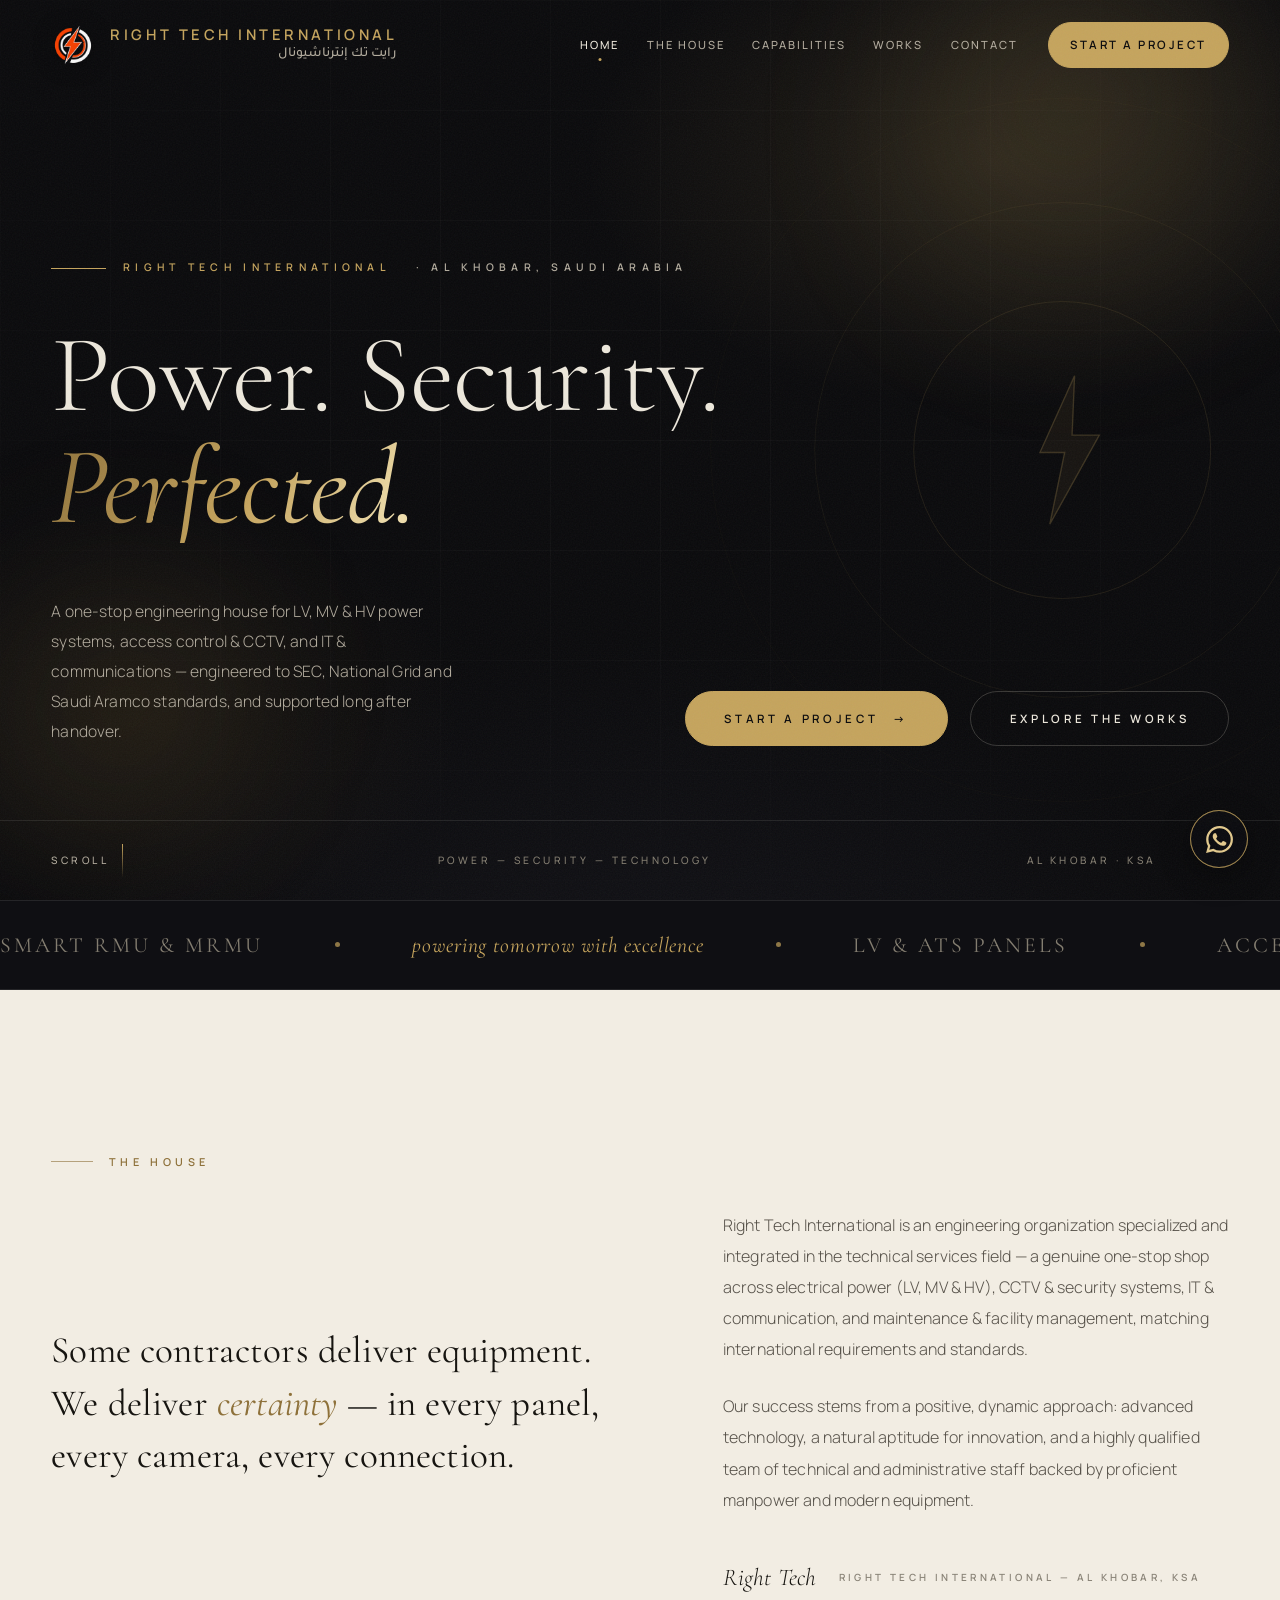
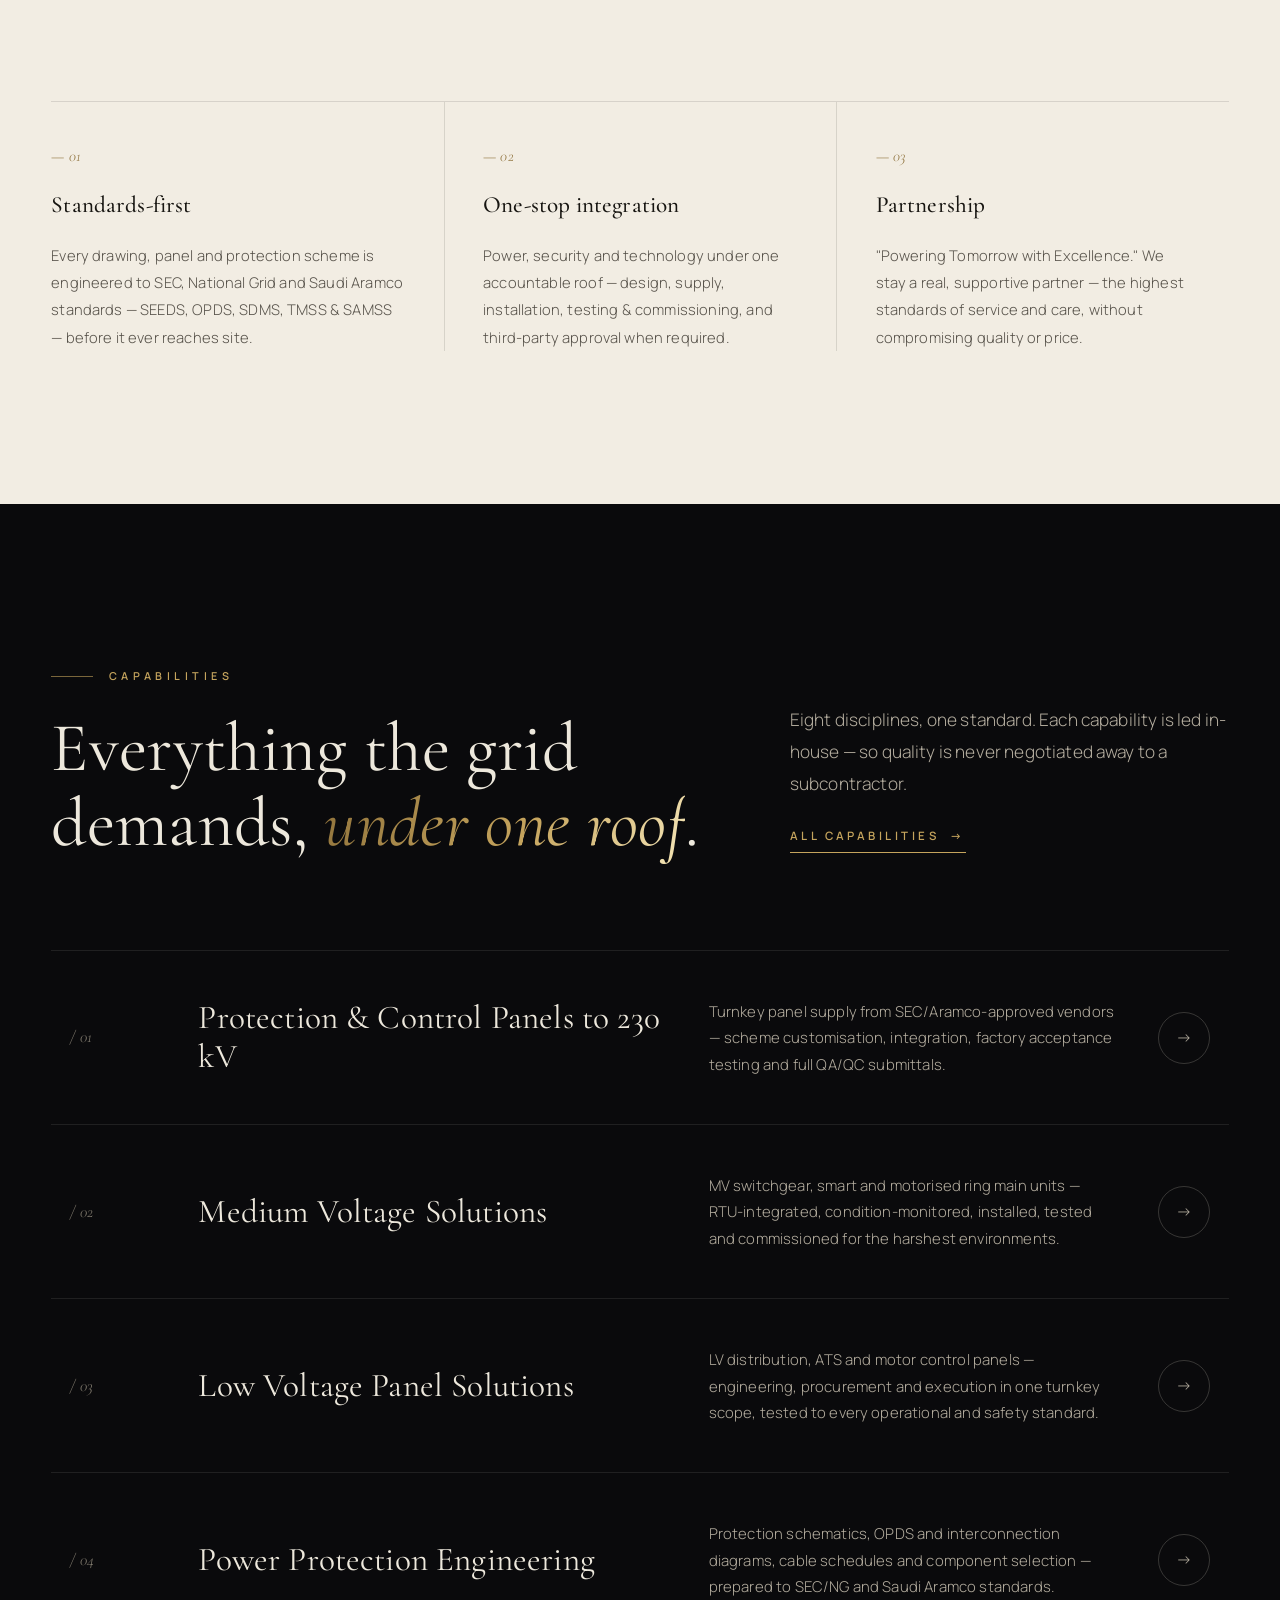
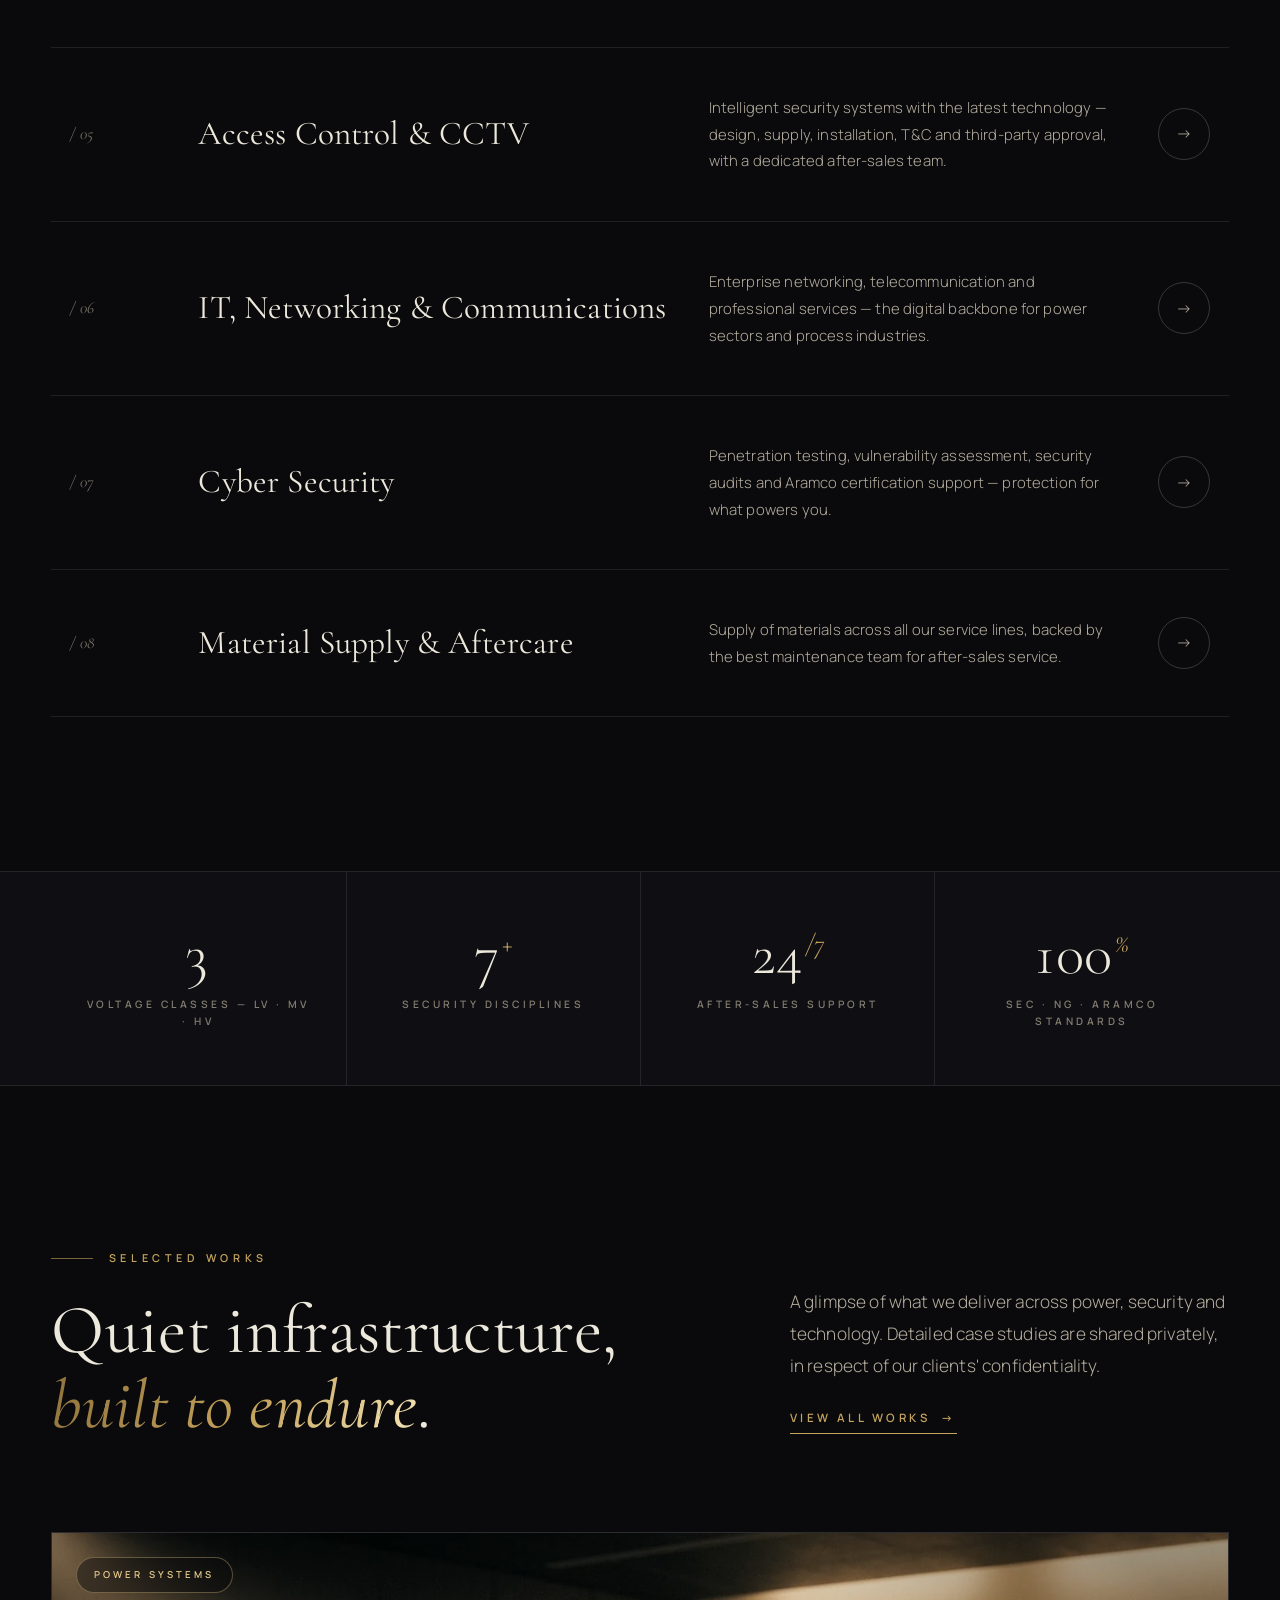
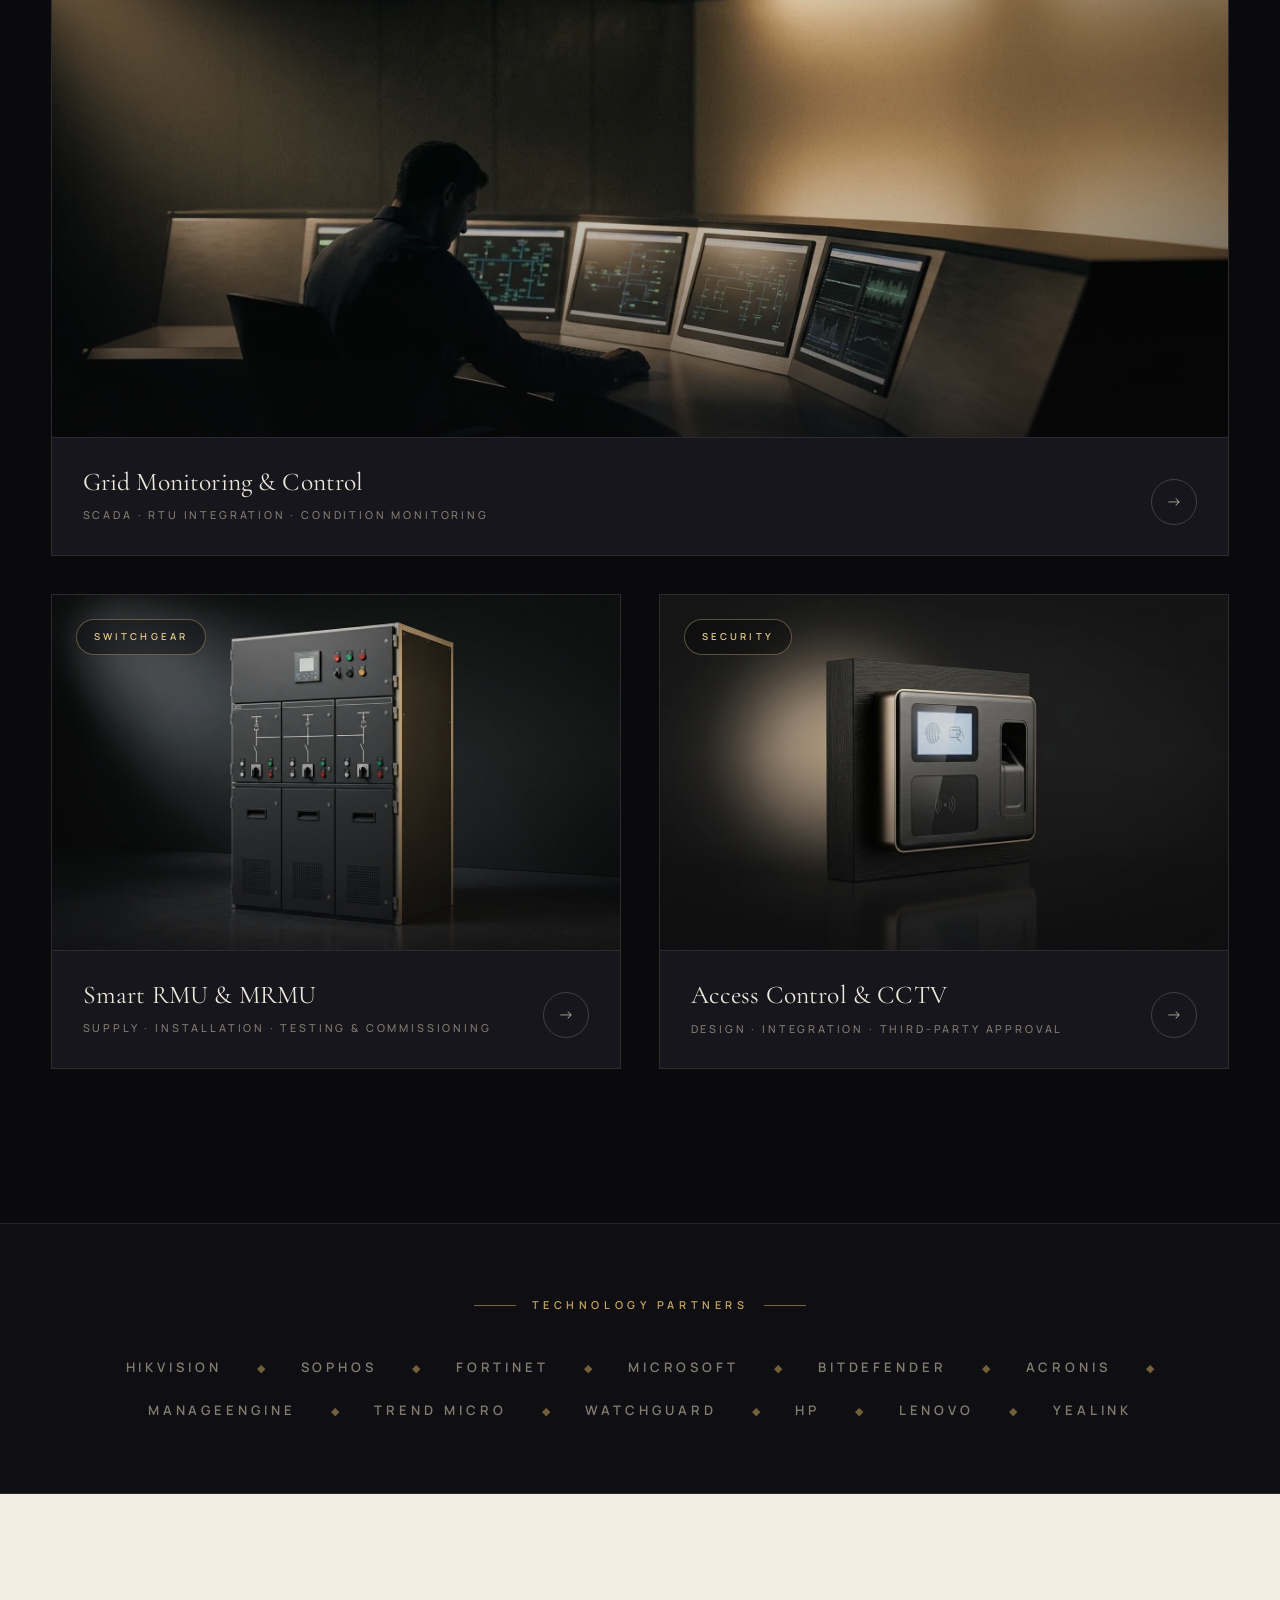
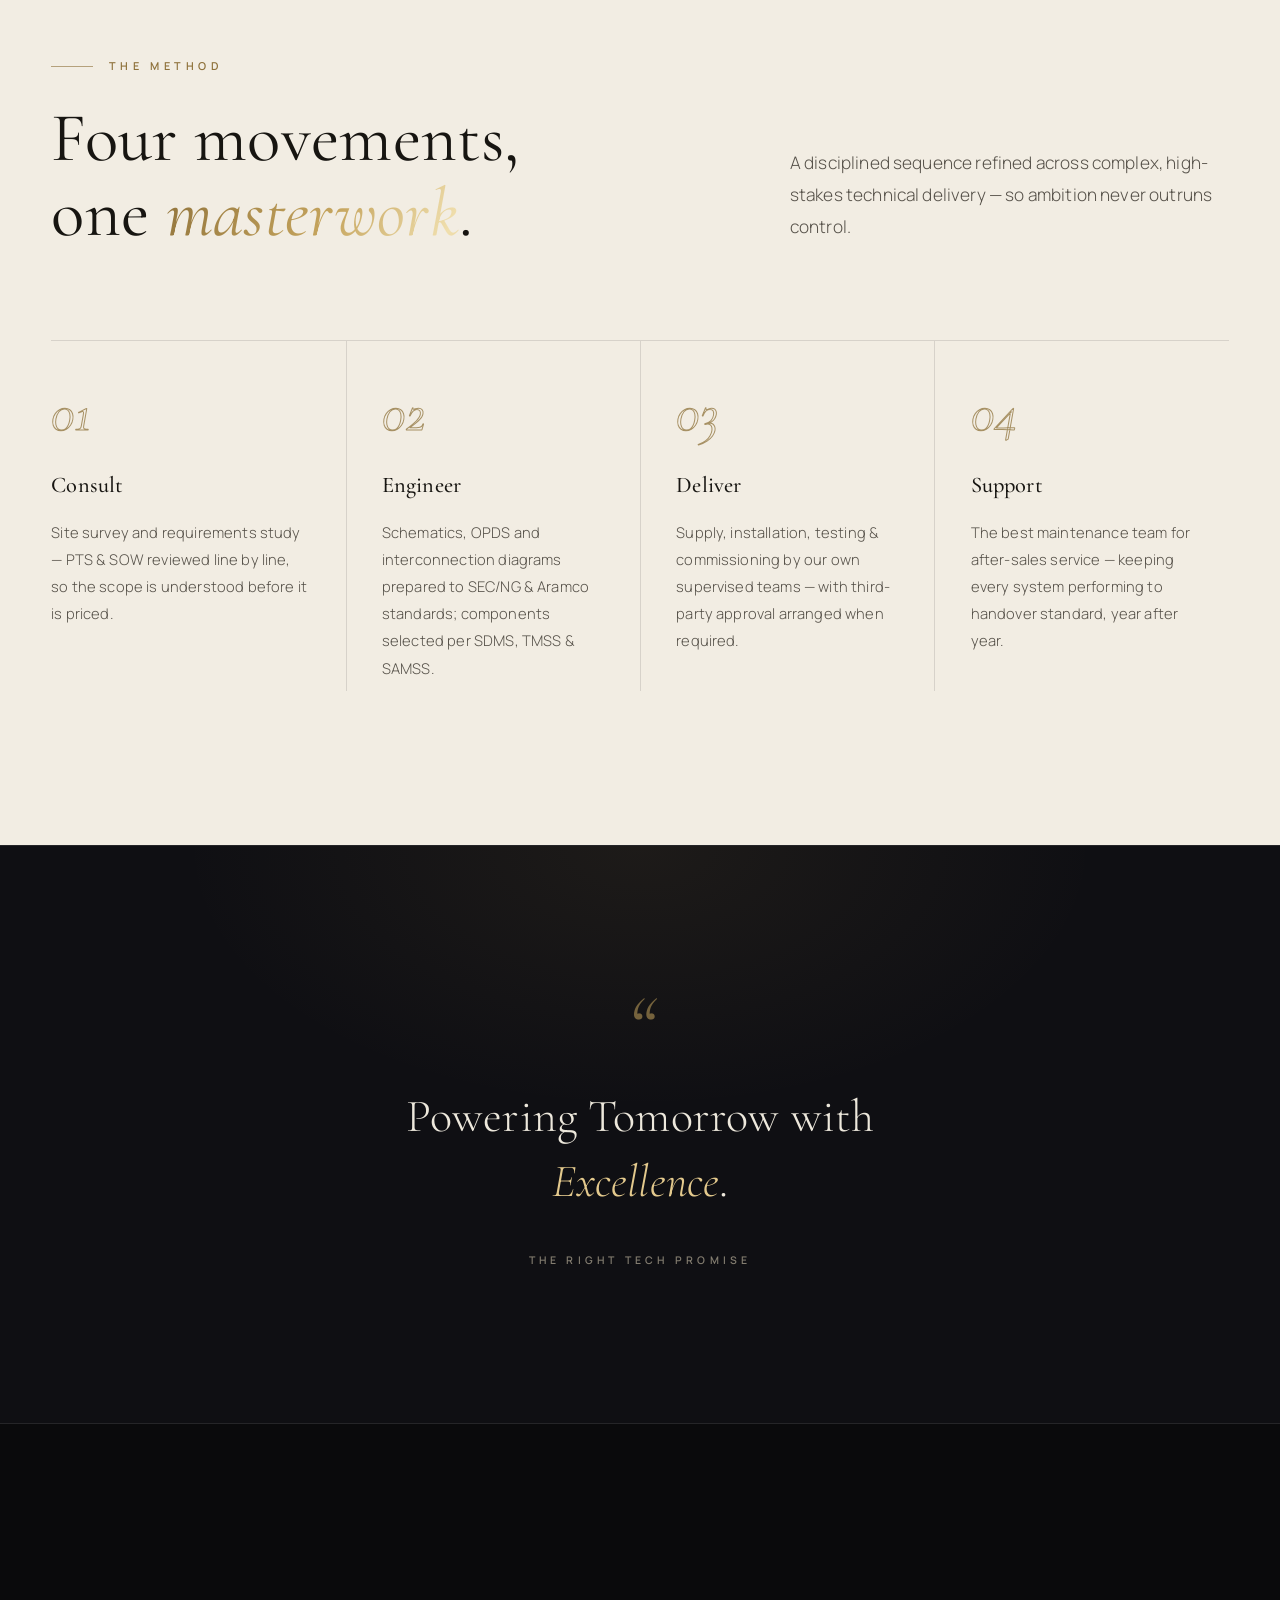
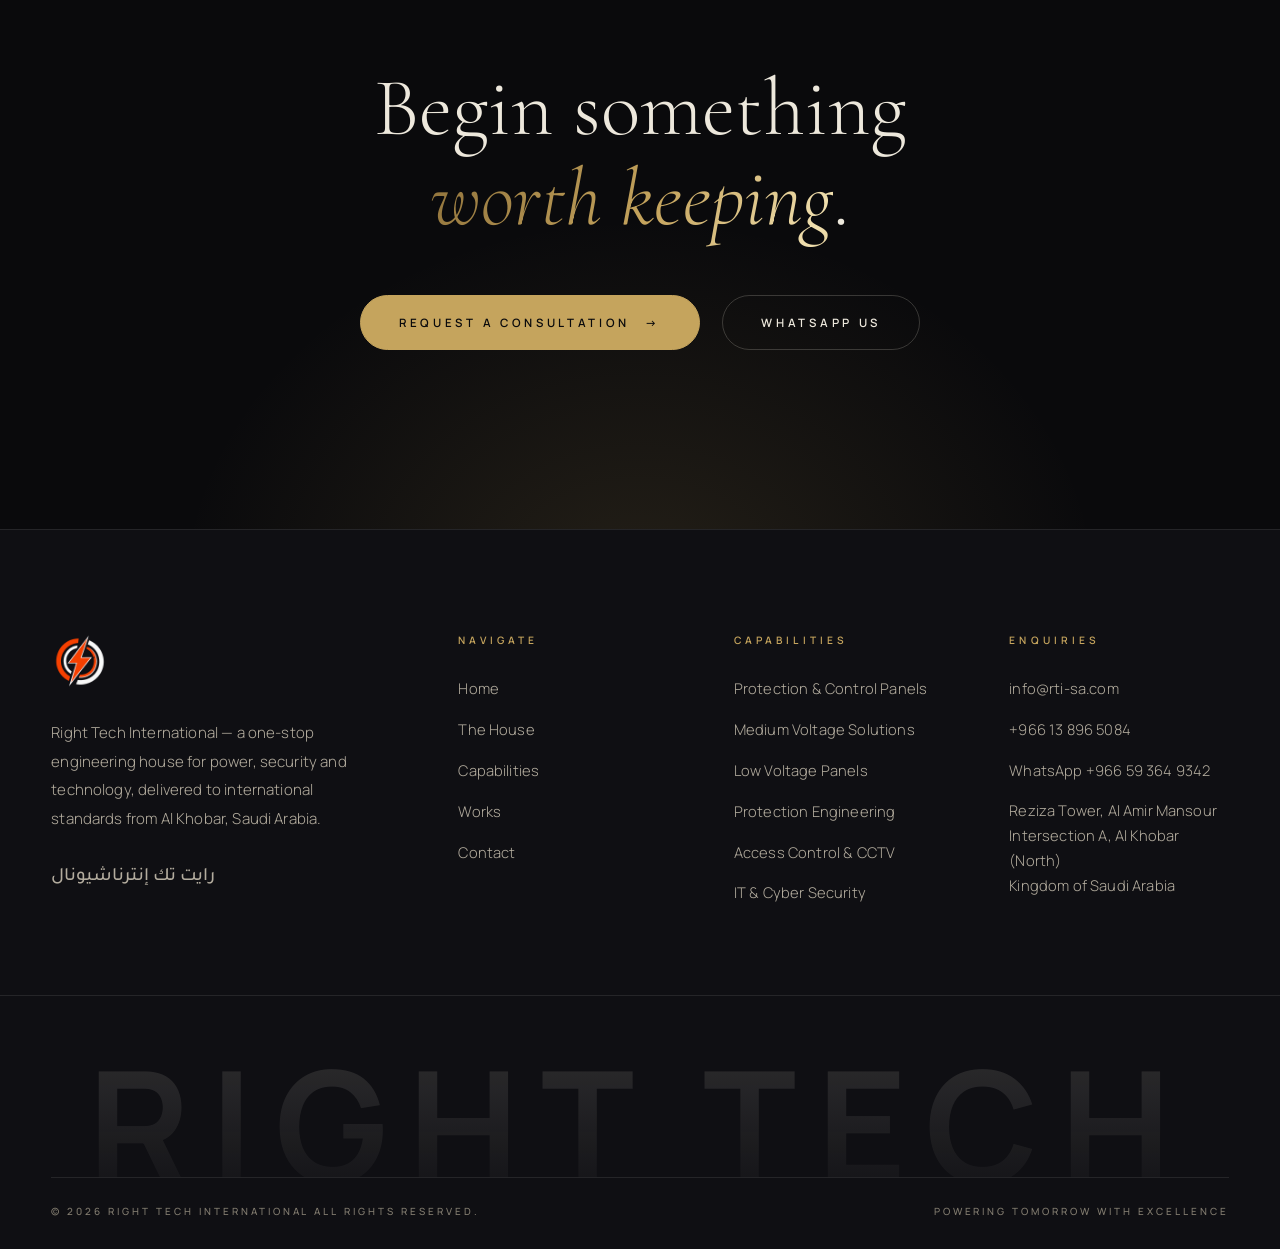
==== index.html @ 7c2f0a13 "Version css/js URLs (?v=4) — Bluehost forces 30-day JS cache, overriding .htaccess" ====
<!DOCTYPE html>
<html lang="en">
<head>
<meta charset="UTF-8">
<meta name="viewport" content="width=device-width, initial-scale=1.0">
<title>Right Tech International | Power, Security &amp; Technology, Al Khobar KSA</title>
<meta name="description" content="Right Tech International (Right Tech) is a one-stop engineering house in Al Khobar, Saudi Arabia — protection &amp; control panels to 230 kV, medium voltage switchgear &amp; ring main units, low voltage panels, power protection engineering to SEC/NG &amp; Saudi Aramco standards, CCTV &amp; access control, IT, networking and cyber security.">
<link rel="canonical" href="https://rti-sa.com/">
<meta name="robots" content="index, follow">
<meta name="theme-color" content="#0a0a0c">
<meta property="og:type" content="website">
<meta property="og:site_name" content="Right Tech International">
<meta property="og:title" content="Right Tech International — Power, Security &amp; Technology, Perfected">
<meta property="og:description" content="One-stop engineering house in Al Khobar, KSA — protection &amp; control panels to 230 kV, MV &amp; LV solutions, power protection engineering to SEC/NG &amp; Aramco standards, CCTV &amp; access control, IT &amp; cyber security.">
<meta property="og:url" content="https://rti-sa.com/">
<meta property="og:image" content="https://rti-sa.com/assets/img/og-image.jpg">
<meta property="og:image:width" content="1200">
<meta property="og:image:height" content="630">
<meta name="twitter:card" content="summary_large_image">
<meta name="twitter:title" content="Right Tech International — Power, Security &amp; Technology, Perfected">
<meta name="twitter:description" content="One-stop engineering house in Al Khobar, KSA — power distribution, protection engineering, CCTV &amp; access control, IT &amp; cyber security.">
<meta name="twitter:image" content="https://rti-sa.com/assets/img/og-image.jpg">
<script type="application/ld+json">{"@context":"https://schema.org","@type":"Organization","name":"Right Tech International","alternateName":"RTI","url":"https://rti-sa.com/","logo":"https://rti-sa.com/assets/site-icon-512.png","description":"One-stop engineering organization for electrical power (LV, MV & HV), CCTV & security systems, IT & communication, and maintenance & facility management — matching international requirements and standards.","email":"info@rti-sa.com","telephone":"+966138965084","address":{"@type":"PostalAddress","streetAddress":"Suite 1/3, 2nd Floor, Reziza Tower, Al Amir Mansour Intersection A","addressLocality":"Al Khobar","addressRegion":"Eastern Province","addressCountry":"SA"},"contactPoint":[{"@type":"ContactPoint","telephone":"+966138965084","contactType":"customer service","email":"info@rti-sa.com"},{"@type":"ContactPoint","telephone":"+966593649342","contactType":"sales"}],"slogan":"Powering Tomorrow with Excellence","sameAs":[]}</script>
<link rel="preconnect" href="https://fonts.googleapis.com">
<link rel="preconnect" href="https://fonts.gstatic.com" crossorigin>
<link href="https://fonts.googleapis.com/css2?family=Cormorant+Garamond:ital,wght@0,300;0,400;0,500;0,600;1,300;1,400;1,500&family=Manrope:wght@200;300;400;500;600;700&family=Tajawal:wght@400;500;700&display=swap" rel="stylesheet">
<link rel="icon" href="assets/favicon.ico?v=3" sizes="any">
<link rel="icon" type="image/png" sizes="32x32" href="assets/favicon-32.png?v=3">
<link rel="icon" type="image/png" sizes="16x16" href="assets/favicon-16.png?v=3">
<link rel="apple-touch-icon" href="assets/apple-touch-icon.png?v=3">
<link rel="stylesheet" href="css/style.css?v=4">
</head>
<body>

<!-- Preloader -->
<div class="preloader" aria-hidden="true">
  <img class="preloader__mark-img" src="assets/right-tech-mark.png" alt="" width="342" height="319">
  <div class="preloader__word"><span>Right&nbsp;Tech</span></div>
  <div class="preloader__line"></div>
</div>

<!-- Ambience -->
<div class="grain" aria-hidden="true"></div>
<div class="cursor-dot" aria-hidden="true"></div>
<div class="cursor-ring" aria-hidden="true"></div>

<!-- ================= NAV ================= -->
<header class="nav">
  <div class="wrap nav__inner">
    <a class="nav__brand" href="index.html" aria-label="Right Tech — home">
      <img src="assets/right-tech-mark.png" alt="Right Tech International logo" width="342" height="319">
      <span class="nav__brand-text">
        <span class="nav__brand-sub">Right Tech International</span>
        <span class="nav__brand-ar" dir="rtl" lang="ar">رايت تك إنترناشيونال</span>
      </span>
    </a>

    <nav class="nav__links" aria-label="Primary">
      <a class="nav__link active" href="index.html">Home</a>
      <a class="nav__link" href="about.html">The House</a>
      <a class="nav__link" href="services.html">Capabilities</a>
      <a class="nav__link" href="projects.html">Works</a>
      <a class="nav__link" href="contact.html">Contact</a>
      <a class="btn btn--gold nav__cta" href="contact.html" data-magnet>Start a Project</a>
    </nav>

    <button class="burger" aria-label="Open menu" aria-expanded="false">
      <span></span><span></span><span></span>
    </button>
  </div>
</header>

<!-- Fullscreen menu -->
<div class="menu" aria-hidden="true">
  <div class="wrap menu__inner">
    <nav class="menu__links" aria-label="Menu">
      <a class="menu__link active" href="index.html"><i>I</i> <em>Home</em></a>
      <a class="menu__link" href="about.html"><i>II</i> <em>The House</em></a>
      <a class="menu__link" href="services.html"><i>III</i> <em>Capabilities</em></a>
      <a class="menu__link" href="projects.html"><i>IV</i> <em>Works</em></a>
      <a class="menu__link" href="contact.html"><i>V</i> <em>Contact</em></a>
    </nav>
    <div class="menu__aside">
      <div class="menu__aside-block">
        <h5>Enquiries</h5>
        <a href="mailto:info@rti-sa.com">info@rti-sa.com</a><br>
        <a href="tel:+966138965084">+966 13 896 5084</a><br>
        <a href="https://wa.me/966593649342" target="_blank" rel="noopener">WhatsApp +966 59 364 9342</a>
      </div>
      <div class="menu__aside-block">
        <h5>The Studio</h5>
        <p>Reziza Tower, Al Amir Mansour<br>Intersection A, Al Khobar (North)<br>Kingdom of Saudi Arabia</p>
      </div>
    </div>
  </div>
</div>

<main>

<!-- ================= HERO ================= -->
<section class="hero">
  <div class="hero__bg" aria-hidden="true">
    <div class="orb orb--1"></div>
    <div class="orb orb--2"></div>
    <svg class="hero__arc" viewBox="0 0 600 600" fill="none" aria-hidden="true">
      <circle cx="300" cy="300" r="120" stroke="rgba(197,164,93,0.28)" stroke-width="0.7"/>
      <circle cx="300" cy="300" r="200" stroke="rgba(197,164,93,0.16)" stroke-width="0.7"/>
      <circle cx="300" cy="300" r="284" stroke="rgba(197,164,93,0.08)" stroke-width="0.7"/>
      <g stroke="rgba(197,164,93,0.5)" stroke-width="1.1" stroke-linecap="square">
        <path d="M310 240 L282 302 L302 302 L290 360 L330 288 L308 288 Z" fill="rgba(197,164,93,0.14)"/>
      </g>
    </svg>
  </div>

  <div class="wrap hero__inner">
    <p class="hero__eyebrow"><b>Right&nbsp;Tech&nbsp;International</b>&nbsp;· Al Khobar, Saudi Arabia</p>
    <h1 class="hero__title">
      <span class="line"><span>Power. Security.</span></span>
      <span class="line"><span><em>Perfected.</em></span></span>
    </h1>
    <div class="hero__foot">
      <p class="hero__sub">A one-stop engineering house for LV, MV &amp; HV power systems, access control &amp; CCTV, and IT &amp; communications — engineered to SEC, National Grid and Saudi Aramco standards, and supported long after handover.</p>
      <div class="hero__actions">
        <a class="btn btn--gold" href="contact.html" data-magnet>Start a Project <span class="arr">→</span></a>
        <a class="btn" href="projects.html" data-magnet>Explore the Works</a>
      </div>
    </div>
  </div>

  <div class="hero__meta">
    <div class="wrap hero__meta-inner">
      <span class="scroll-cue">Scroll <span class="stem"></span></span>
      <span>Power — Security — Technology</span>
      <span style="padding-right:4.5rem">Al Khobar · KSA</span>
    </div>
  </div>
</section>

<!-- ================= MARQUEE ================= -->
<div class="marquee" aria-hidden="true">
  <div class="marquee__track">
    <span class="marquee__item">Smart RMU &amp; MRMU <span class="dot"></span> <em>powering tomorrow with excellence</em> <span class="dot"></span> LV &amp; ATS Panels <span class="dot"></span> Access Control &amp; CCTV <span class="dot"></span> IT &amp; Cyber Security <span class="dot"></span> <em>engineered to Aramco standards</em> <span class="dot"></span></span>
    <span class="marquee__item">Smart RMU &amp; MRMU <span class="dot"></span> <em>powering tomorrow with excellence</em> <span class="dot"></span> LV &amp; ATS Panels <span class="dot"></span> Access Control &amp; CCTV <span class="dot"></span> IT &amp; Cyber Security <span class="dot"></span> <em>engineered to Aramco standards</em> <span class="dot"></span></span>
  </div>
</div>

<!-- ================= INTRO ================= -->
<section class="section section--paper">
  <div class="wrap">
    <p class="label rv">The House</p>
    <div class="intro__grid" style="margin-top:2.4rem">
      <h2 class="intro__statement rv" style="--d:.08s">Some contractors deliver equipment. We deliver <em>certainty</em> — in every panel, every camera, every connection.</h2>
      <div class="intro__body">
        <p class="rv" style="--d:.16s">Right Tech International is an engineering organization specialized and integrated in the technical services field — a genuine one-stop shop across electrical power (LV, MV &amp; HV), CCTV &amp; security systems, IT &amp; communication, and maintenance &amp; facility management, matching international requirements and standards.</p>
        <p class="rv" style="--d:.24s">Our success stems from a positive, dynamic approach: advanced technology, a natural aptitude for innovation, and a highly qualified team of technical and administrative staff backed by proficient manpower and modern equipment.</p>
        <div class="intro__sig rv" style="--d:.3s">
          <span class="intro__sig-name">Right Tech</span>
          <span class="intro__sig-role">Right Tech International — Al Khobar, KSA</span>
        </div>
      </div>
    </div>

    <div class="pillars">
      <div class="pillar rv">
        <span class="pillar__num">— 01</span>
        <h3>Standards-first</h3>
        <p>Every drawing, panel and protection scheme is engineered to SEC, National Grid and Saudi Aramco standards — SEEDS, OPDS, SDMS, TMSS &amp; SAMSS — before it ever reaches site.</p>
      </div>
      <div class="pillar rv" style="--d:.1s">
        <span class="pillar__num">— 02</span>
        <h3>One-stop integration</h3>
        <p>Power, security and technology under one accountable roof — design, supply, installation, testing &amp; commissioning, and third-party approval when required.</p>
      </div>
      <div class="pillar rv" style="--d:.2s">
        <span class="pillar__num">— 03</span>
        <h3>Partnership</h3>
        <p>"Powering Tomorrow with Excellence." We stay a real, supportive partner — the highest standards of service and care, without compromising quality or price.</p>
      </div>
    </div>
  </div>
</section>

<!-- ================= SERVICES ================= -->
<section class="section">
  <div class="wrap">
    <div class="sect-head">
      <div>
        <p class="label rv">Capabilities</p>
        <h2 class="h-display rv" style="--d:.08s">Everything the grid<br>demands, <em>under one roof</em>.</h2>
      </div>
      <div class="sect-head__side rv" style="--d:.16s">
        <p class="lead">Eight disciplines, one standard. Each capability is led in-house — so quality is never negotiated away to a subcontractor.</p>
        <a class="link-line" href="services.html">All capabilities <span>→</span></a>
      </div>
    </div>

    <div class="svc-rows">
      <a class="svc-row rv" href="services.html#protection-panels">
        <span class="svc-row__num">/ 01</span>
        <h3 class="svc-row__title">Protection &amp; Control Panels to 230 kV</h3>
        <p class="svc-row__desc">Turnkey panel supply from SEC/Aramco-approved vendors — scheme customisation, integration, factory acceptance testing and full QA/QC submittals.</p>
        <span class="svc-row__arrow" aria-hidden="true">→</span>
      </a>
      <a class="svc-row rv" href="services.html#medium-voltage" style="--d:.04s">
        <span class="svc-row__num">/ 02</span>
        <h3 class="svc-row__title">Medium Voltage Solutions</h3>
        <p class="svc-row__desc">MV switchgear, smart and motorised ring main units — RTU-integrated, condition-monitored, installed, tested and commissioned for the harshest environments.</p>
        <span class="svc-row__arrow" aria-hidden="true">→</span>
      </a>
      <a class="svc-row rv" href="services.html#low-voltage" style="--d:.08s">
        <span class="svc-row__num">/ 03</span>
        <h3 class="svc-row__title">Low Voltage Panel Solutions</h3>
        <p class="svc-row__desc">LV distribution, ATS and motor control panels — engineering, procurement and execution in one turnkey scope, tested to every operational and safety standard.</p>
        <span class="svc-row__arrow" aria-hidden="true">→</span>
      </a>
      <a class="svc-row rv" href="services.html#protection" style="--d:.12s">
        <span class="svc-row__num">/ 04</span>
        <h3 class="svc-row__title">Power Protection Engineering</h3>
        <p class="svc-row__desc">Protection schematics, OPDS and interconnection diagrams, cable schedules and component selection — prepared to SEC/NG and Saudi Aramco standards.</p>
        <span class="svc-row__arrow" aria-hidden="true">→</span>
      </a>
      <a class="svc-row rv" href="services.html#cctv" style="--d:.16s">
        <span class="svc-row__num">/ 05</span>
        <h3 class="svc-row__title">Access Control &amp; CCTV</h3>
        <p class="svc-row__desc">Intelligent security systems with the latest technology — design, supply, installation, T&amp;C and third-party approval, with a dedicated after-sales team.</p>
        <span class="svc-row__arrow" aria-hidden="true">→</span>
      </a>
      <a class="svc-row rv" href="services.html#it" style="--d:.2s">
        <span class="svc-row__num">/ 06</span>
        <h3 class="svc-row__title">IT, Networking &amp; Communications</h3>
        <p class="svc-row__desc">Enterprise networking, telecommunication and professional services — the digital backbone for power sectors and process industries.</p>
        <span class="svc-row__arrow" aria-hidden="true">→</span>
      </a>
      <a class="svc-row rv" href="services.html#cyber" style="--d:.24s">
        <span class="svc-row__num">/ 07</span>
        <h3 class="svc-row__title">Cyber Security</h3>
        <p class="svc-row__desc">Penetration testing, vulnerability assessment, security audits and Aramco certification support — protection for what powers you.</p>
        <span class="svc-row__arrow" aria-hidden="true">→</span>
      </a>
      <a class="svc-row rv" href="services.html#supply" style="--d:.28s">
        <span class="svc-row__num">/ 08</span>
        <h3 class="svc-row__title">Material Supply &amp; Aftercare</h3>
        <p class="svc-row__desc">Supply of materials across all our service lines, backed by the best maintenance team for after-sales service.</p>
        <span class="svc-row__arrow" aria-hidden="true">→</span>
      </a>
    </div>
  </div>
</section>

<!-- ================= STATS ================= -->
<section class="stats">
  <div class="wrap">
    <div class="stats__grid">
      <div class="stat rv">
        <span class="stat__num" data-count="3">0<sup></sup></span>
        <span class="stat__cap">Voltage Classes — LV · MV · HV</span>
      </div>
      <div class="stat rv" style="--d:.08s">
        <span class="stat__num" data-count="7">0<sup>+</sup></span>
        <span class="stat__cap">Security Disciplines</span>
      </div>
      <div class="stat rv" style="--d:.16s">
        <span class="stat__num" data-count="24">0<sup>/7</sup></span>
        <span class="stat__cap">After-Sales Support</span>
      </div>
      <div class="stat rv" style="--d:.24s">
        <span class="stat__num" data-count="100">0<sup>%</sup></span>
        <span class="stat__cap">SEC · NG · Aramco Standards</span>
      </div>
    </div>
  </div>
</section>

<!-- ================= SELECTED WORKS ================= -->
<section class="section">
  <div class="wrap">
    <div class="sect-head">
      <div>
        <p class="label rv">Selected Works</p>
        <h2 class="h-display rv" style="--d:.08s">Quiet infrastructure,<br><em>built to endure</em>.</h2>
      </div>
      <div class="sect-head__side rv" style="--d:.16s">
        <p class="lead">A glimpse of what we deliver across power, security and technology. Detailed case studies are shared privately, in respect of our clients' confidentiality.</p>
        <a class="link-line" href="projects.html">View all works <span>→</span></a>
      </div>
    </div>

    <div class="projects-grid">
      <a class="proj-card proj-card--wide rv" href="projects.html">
        <div class="proj-card__art">
          <div class="art art--photo">
            <img src="assets/img/control-room.webp?v=3" alt="Grid monitoring and control room with live dashboards" loading="lazy">
          </div>
          <span class="proj-card__tag">Power Systems</span>
        </div>
        <div class="proj-card__body">
          <div>
            <h3 class="proj-card__title">Grid Monitoring &amp; Control</h3>
            <p class="proj-card__meta">SCADA · RTU Integration · Condition Monitoring</p>
          </div>
          <span class="proj-card__go" aria-hidden="true">→</span>
        </div>
      </a>

      <a class="proj-card rv" href="projects.html">
        <div class="proj-card__art">
          <div class="art art--photo">
            <img src="assets/img/rmu-cabinet.webp?v=3" alt="Smart ring main unit (RMU) medium-voltage switchgear with protection relay and single-line mimic panels" loading="lazy">
          </div>
          <span class="proj-card__tag">Switchgear</span>
        </div>
        <div class="proj-card__body">
          <div>
            <h3 class="proj-card__title">Smart RMU &amp; MRMU</h3>
            <p class="proj-card__meta">Supply · Installation · Testing &amp; Commissioning</p>
          </div>
          <span class="proj-card__go" aria-hidden="true">→</span>
        </div>
      </a>

      <a class="proj-card rv" href="projects.html" style="--d:.1s">
        <div class="proj-card__art">
          <div class="art art--photo">
            <img src="assets/img/access-control.webp?v=3" alt="Access control reader terminal with card and biometric authentication" loading="lazy">
          </div>
          <span class="proj-card__tag">Security</span>
        </div>
        <div class="proj-card__body">
          <div>
            <h3 class="proj-card__title">Access Control &amp; CCTV</h3>
            <p class="proj-card__meta">Design · Integration · Third-Party Approval</p>
          </div>
          <span class="proj-card__go" aria-hidden="true">→</span>
        </div>
      </a>
    </div>
  </div>
</section>

<!-- ================= PARTNERS ================= -->
<section class="partners">
  <div class="wrap">
    <div class="partners__head">
      <p class="label label--center rv">Technology Partners</p>
    </div>
    <div class="partners__row rv" style="--d:.08s">
      <span>Hikvision</span><i>◆</i>
      <span>Sophos</span><i>◆</i>
      <span>Fortinet</span><i>◆</i>
      <span>Microsoft</span><i>◆</i>
      <span>Bitdefender</span><i>◆</i>
      <span>Acronis</span><i>◆</i>
      <span>ManageEngine</span><i>◆</i>
      <span>Trend Micro</span><i>◆</i>
      <span>WatchGuard</span><i>◆</i>
      <span>HP</span><i>◆</i>
      <span>Lenovo</span><i>◆</i>
      <span>Yealink</span>
    </div>
  </div>
</section>

<!-- ================= PROCESS ================= -->
<section class="section section--paper">
  <div class="wrap">
    <div class="sect-head">
      <div>
        <p class="label rv">The Method</p>
        <h2 class="h-display rv" style="--d:.08s">Four movements,<br>one <em>masterwork</em>.</h2>
      </div>
      <div class="sect-head__side rv" style="--d:.16s">
        <p class="lead">A disciplined sequence refined across complex, high-stakes technical delivery — so ambition never outruns control.</p>
      </div>
    </div>

    <div class="process__grid">
      <div class="step rv">
        <div class="step__num">01</div>
        <h3>Consult</h3>
        <p>Site survey and requirements study — PTS &amp; SOW reviewed line by line, so the scope is understood before it is priced.</p>
      </div>
      <div class="step rv" style="--d:.08s">
        <div class="step__num">02</div>
        <h3>Engineer</h3>
        <p>Schematics, OPDS and interconnection diagrams prepared to SEC/NG &amp; Aramco standards; components selected per SDMS, TMSS &amp; SAMSS.</p>
      </div>
      <div class="step rv" style="--d:.16s">
        <div class="step__num">03</div>
        <h3>Deliver</h3>
        <p>Supply, installation, testing &amp; commissioning by our own supervised teams — with third-party approval arranged when required.</p>
      </div>
      <div class="step rv" style="--d:.24s">
        <div class="step__num">04</div>
        <h3>Support</h3>
        <p>The best maintenance team for after-sales service — keeping every system performing to handover standard, year after year.</p>
      </div>
    </div>
  </div>
</section>

<!-- ================= QUOTE ================= -->
<section class="quote-band">
  <div class="wrap">
    <figure>
      <span class="qmark rv" aria-hidden="true">&ldquo;</span>
      <blockquote class="rv" style="--d:.08s">Powering Tomorrow with <em>Excellence</em>.</blockquote>
      <figcaption class="rv" style="--d:.16s">The Right Tech Promise</figcaption>
    </figure>
  </div>
</section>

<!-- ================= CTA ================= -->
<section class="cta">
  <div class="wrap">
    <p class="label rv">Commissions</p>
    <h2 class="rv" style="--d:.08s">Begin something<br><em>worth keeping</em>.</h2>
    <div class="cta__actions rv" style="--d:.16s">
      <a class="btn btn--gold" href="contact.html" data-magnet>Request a Consultation <span class="arr">→</span></a>
      <a class="btn" href="https://wa.me/966593649342" target="_blank" rel="noopener" data-magnet>WhatsApp Us</a>
    </div>
  </div>
</section>

</main>

<!-- ================= FOOTER ================= -->
<footer class="footer">
  <div class="wrap footer__top">
    <div class="footer__brand">
      <img src="assets/right-tech-mark.png" alt="Right Tech International logo" width="342" height="319">
      <p>Right Tech International — a one-stop engineering house for power, security and technology, delivered to international standards from Al Khobar, Saudi Arabia.</p>
      <p class="ar" dir="rtl" lang="ar">رايت تك إنترناشيونال</p>
    </div>
    <div class="footer__col">
      <h5>Navigate</h5>
      <ul>
        <li><a href="index.html">Home</a></li>
        <li><a href="about.html">The House</a></li>
        <li><a href="services.html">Capabilities</a></li>
        <li><a href="projects.html">Works</a></li>
        <li><a href="contact.html">Contact</a></li>
      </ul>
    </div>
    <div class="footer__col">
      <h5>Capabilities</h5>
      <ul>
        <li><a href="services.html#protection-panels">Protection &amp; Control Panels</a></li>
        <li><a href="services.html#medium-voltage">Medium Voltage Solutions</a></li>
        <li><a href="services.html#low-voltage">Low Voltage Panels</a></li>
        <li><a href="services.html#protection">Protection Engineering</a></li>
        <li><a href="services.html#cctv">Access Control &amp; CCTV</a></li>
        <li><a href="services.html#it">IT &amp; Cyber Security</a></li>
      </ul>
    </div>
    <div class="footer__col">
      <h5>Enquiries</h5>
      <ul>
        <li><a href="mailto:info@rti-sa.com">info@rti-sa.com</a></li>
        <li><a href="tel:+966138965084">+966 13 896 5084</a></li>
        <li><a href="https://wa.me/966593649342" target="_blank" rel="noopener">WhatsApp +966 59 364 9342</a></li>
        <li><p>Reziza Tower, Al Amir Mansour<br>Intersection A, Al Khobar (North)<br>Kingdom of Saudi Arabia</p></li>
      </ul>
    </div>
  </div>

  <div class="footer__word" aria-hidden="true">
    <span>Right&nbsp;Tech</span>
  </div>

  <div class="wrap footer__bottom">
    <span>© <span data-year>2026</span> Right Tech International All rights reserved.</span>
    <span>Powering Tomorrow With Excellence</span>
  </div>
</footer>

<!-- WhatsApp -->
<a class="wa-fab" href="https://wa.me/966593649342" target="_blank" rel="noopener" aria-label="Chat with Right Tech on WhatsApp">
  <svg viewBox="0 0 24 24" fill="currentColor" aria-hidden="true"><path d="M17.472 14.382c-.297-.149-1.758-.867-2.03-.967-.273-.099-.471-.148-.67.15-.197.297-.767.966-.94 1.164-.173.199-.347.223-.644.075-.297-.15-1.255-.463-2.39-1.475-.883-.788-1.48-1.761-1.653-2.059-.173-.297-.018-.458.13-.606.134-.133.297-.347.446-.52.149-.174.198-.298.297-.497.1-.198.05-.371-.025-.52-.075-.149-.669-1.612-.916-2.207-.242-.579-.487-.5-.669-.51-.173-.008-.371-.01-.57-.01-.198 0-.52.074-.792.372-.272.297-1.04 1.016-1.04 2.479 0 1.462 1.065 2.875 1.213 3.074.149.198 2.096 3.2 5.077 4.487.709.306 1.262.489 1.694.625.712.227 1.36.195 1.871.118.571-.085 1.758-.719 2.006-1.413.248-.694.248-1.289.173-1.413-.074-.124-.272-.198-.57-.347m-5.421 7.403h-.004a9.87 9.87 0 01-5.031-1.378l-.361-.214-3.741.982.998-3.648-.235-.374a9.86 9.86 0 01-1.51-5.26c.001-5.45 4.436-9.884 9.888-9.884 2.64 0 5.122 1.03 6.988 2.898a9.825 9.825 0 012.893 6.994c-.003 5.45-4.437 9.884-9.885 9.884m8.413-18.297A11.815 11.815 0 0012.05 0C5.495 0 .16 5.335.157 11.892c0 2.096.547 4.142 1.588 5.945L.057 24l6.305-1.654a11.882 11.882 0 005.683 1.448h.005c6.554 0 11.89-5.335 11.893-11.893a11.821 11.821 0 00-3.48-8.413z"/></svg>
</a>

<script src="js/main.js?v=4" defer></script>
</body>
</html>
---- css/style.css ----
/* ============================================================
   AUX WING — Luxury Design System
   Obsidian · Champagne Gold · Ivory
   Type: Cormorant Garamond (display) + Manrope (text)
   ============================================================ */

:root {
  /* Surfaces */
  --ink: #0a0a0c;
  --ink-2: #0f0f13;
  --ink-3: #16161c;
  --ivory: #f2ede3;
  --ivory-2: #eae3d4;
  --paper-ink: #171511;

  /* Gold */
  --gold: #c5a45d;
  --gold-bright: #e3c98d;
  --gold-deep: #8e713a;
  --gold-grad: linear-gradient(120deg, #8e713a 0%, #c5a45d 30%, #f0dfae 50%, #c5a45d 70%, #8e713a 100%);

  /* Text on dark */
  --t-hi: #ede8dc;
  --t-mid: #b3ac9e;
  --t-low: #837d70;

  /* Text on ivory */
  --p-hi: #171511;
  --p-mid: #57524a;
  --p-low: #8a8478;

  /* Lines */
  --line: rgba(237, 232, 220, 0.1);
  --line-strong: rgba(237, 232, 220, 0.2);
  --pline: rgba(23, 21, 17, 0.12);

  /* Type */
  --serif: "Cormorant Garamond", "Times New Roman", serif;
  --sans: "Manrope", "Helvetica Neue", Arial, sans-serif;
  --arabic: "Tajawal", "Noto Sans Arabic", "Geeza Pro", "Segoe UI", sans-serif;

  /* Rhythm */
  --sect: clamp(6rem, 12vw, 11rem);
  --gutter: clamp(1.25rem, 4vw, 4rem);
  --maxw: 1440px;

  --ease: cubic-bezier(0.22, 1, 0.36, 1);
  --ease-io: cubic-bezier(0.65, 0, 0.35, 1);
}

/* ---------- Reset ---------- */
*, *::before, *::after { box-sizing: border-box; margin: 0; padding: 0; }
html { scroll-behavior: smooth; -webkit-text-size-adjust: 100%; }
body {
  background: var(--ink);
  color: var(--t-hi);
  font-family: var(--sans);
  font-weight: 300;
  font-size: 1rem;
  line-height: 1.7;
  letter-spacing: 0.01em;
  -webkit-font-smoothing: antialiased;
  text-rendering: optimizeLegibility;
  overflow-x: hidden;
  min-height: 100vh;
}
img, svg, video { display: block; max-width: 100%; }
a { color: inherit; text-decoration: none; }
ul, ol { list-style: none; }
button, input, textarea, select { font: inherit; color: inherit; background: none; border: none; }
button { cursor: pointer; }

::selection { background: var(--gold); color: var(--ink); }
::-moz-selection { background: var(--gold); color: var(--ink); }

/* Scrollbar */
::-webkit-scrollbar { width: 10px; }
::-webkit-scrollbar-track { background: var(--ink); }
::-webkit-scrollbar-thumb { background: #2a2a32; border-radius: 6px; border: 2px solid var(--ink); }
::-webkit-scrollbar-thumb:hover { background: var(--gold-deep); }

/* ---------- Grain overlay (static — keeps the renderer light) ---------- */
.grain {
  position: fixed; inset: 0;
  pointer-events: none;
  z-index: 2000;
  opacity: 0.05;
  background-image: url("data:image/svg+xml,%3Csvg xmlns='http://www.w3.org/2000/svg' width='300' height='300'%3E%3Cfilter id='n'%3E%3CfeTurbulence type='fractalNoise' baseFrequency='0.72' numOctaves='2' stitchTiles='stitch'/%3E%3C/filter%3E%3Crect width='100%25' height='100%25' filter='url(%23n)'/%3E%3C/svg%3E");
}

/* ---------- Custom cursor ---------- */
.cursor-dot, .cursor-ring {
  position: fixed; top: 0; left: 0;
  pointer-events: none; z-index: 3000;
  border-radius: 50%;
  transform: translate(-50%, -50%);
  opacity: 0;
}
.cursor-dot { width: 5px; height: 5px; background: var(--gold-bright); }
.cursor-ring {
  width: 34px; height: 34px;
  border: 1px solid rgba(197, 164, 93, 0.45);
  transition: width 0.35s var(--ease), height 0.35s var(--ease),
              border-color 0.35s, background 0.35s;
}
body.cursor-on .cursor-dot, body.cursor-on .cursor-ring { opacity: 1; }
body.cursor-hover .cursor-ring {
  width: 58px; height: 58px;
  border-color: rgba(227, 201, 141, 0.9);
  background: rgba(197, 164, 93, 0.08);
}
@media (hover: none), (pointer: coarse) {
  .cursor-dot, .cursor-ring { display: none; }
}

/* ---------- Preloader ---------- */
.preloader {
  position: fixed; inset: 0; z-index: 5000;
  background: var(--ink);
  display: flex; flex-direction: column;
  align-items: center; justify-content: center;
  gap: 2rem;
  transition: opacity 0.9s var(--ease), visibility 0.9s;
}
.preloader.done { opacity: 0; visibility: hidden; pointer-events: none; }
.preloader__mark-img {
  width: 92px; height: auto;
  opacity: 0;
  transform: scale(0.88);
  animation: markIn 1.2s var(--ease) 0.1s forwards;
  filter: drop-shadow(0 10px 34px rgba(197, 164, 93, 0.25));
}
@keyframes markIn { to { opacity: 1; transform: scale(1); } }
.preloader__word {
  font-family: var(--sans);
  font-size: 0.72rem; font-weight: 500;
  letter-spacing: 0.6em; text-indent: 0.6em;
  text-transform: uppercase;
  color: var(--t-mid);
  overflow: hidden;
}
.preloader__word span {
  display: inline-block;
  transform: translateY(120%);
  animation: riseUp 0.9s var(--ease) 0.5s forwards;
}
@keyframes riseUp { to { transform: translateY(0); } }
.preloader__line {
  width: 120px; height: 1px;
  background: var(--line-strong);
  position: relative; overflow: hidden;
}
.preloader__line::after {
  content: ""; position: absolute; inset: 0;
  background: var(--gold);
  transform: translateX(-100%);
  animation: loadBar 1.4s var(--ease-io) 0.2s forwards;
}
@keyframes loadBar { to { transform: translateX(0); } }

/* ---------- Utility ---------- */
.wrap {
  width: min(var(--maxw), 100% - var(--gutter) * 2);
  margin-inline: auto;
}
.gold { color: var(--gold); }
.serif-i { font-family: var(--serif); font-style: italic; font-weight: 400; }

.label {
  display: inline-flex; align-items: center; gap: 1rem;
  font-size: 0.68rem; font-weight: 600;
  letter-spacing: 0.42em; text-transform: uppercase;
  color: var(--gold);
}
.label::before {
  content: ""; width: 2.6rem; height: 1px;
  background: var(--gold);
  opacity: 0.6;
}
.label--center { justify-content: center; }
.label--center::after {
  content: ""; width: 2.6rem; height: 1px;
  background: var(--gold); opacity: 0.6;
}

.h-display {
  font-family: var(--serif);
  font-weight: 400;
  font-size: clamp(2.6rem, 5.4vw, 4.6rem);
  line-height: 1.08;
  letter-spacing: 0.005em;
  color: var(--t-hi);
}
.h-display em {
  font-style: italic; font-weight: 400;
  background: var(--gold-grad);
  background-size: 200% auto;
  -webkit-background-clip: text;
  background-clip: text;
  -webkit-text-fill-color: transparent;
  animation: goldSheen 7s linear infinite;
}
@keyframes goldSheen {
  to { background-position: 200% center; }
}

.lead {
  font-size: clamp(1.02rem, 1.35vw, 1.2rem);
  line-height: 1.85;
  font-weight: 300;
  color: var(--t-mid);
  max-width: 60ch;
}

/* Buttons */
.btn {
  position: relative;
  display: inline-flex; align-items: center; gap: 0.9rem;
  padding: 1.05rem 2.4rem;
  font-size: 0.72rem; font-weight: 600;
  letter-spacing: 0.32em; text-transform: uppercase;
  color: var(--t-hi);
  border: 1px solid var(--line-strong);
  border-radius: 100px;
  overflow: hidden;
  transition: color 0.5s var(--ease), border-color 0.5s;
  isolation: isolate;
}
.btn::before {
  content: ""; position: absolute; inset: 0; z-index: -1;
  background: var(--gold);
  transform: translateY(101%);
  transition: transform 0.55s var(--ease);
}
.btn:hover { color: var(--ink); border-color: var(--gold); }
.btn:hover::before { transform: translateY(0); }
.btn .arr { transition: transform 0.5s var(--ease); }
.btn:hover .arr { transform: translateX(5px); }

.btn--gold {
  background: var(--gold);
  border-color: var(--gold);
  color: var(--ink);
}
.btn--gold::before { background: var(--gold-bright); }
.btn--gold:hover { color: var(--ink); border-color: var(--gold-bright); }

.btn--paper { color: var(--p-hi); border-color: rgba(23, 21, 17, 0.28); }
.btn--paper:hover { color: var(--ivory); border-color: var(--p-hi); }
.btn--paper::before { background: var(--p-hi); }

.link-line {
  position: relative;
  display: inline-flex; align-items: center; gap: 0.7rem;
  font-size: 0.72rem; font-weight: 600;
  letter-spacing: 0.3em; text-transform: uppercase;
  color: var(--gold);
  padding-bottom: 0.45rem;
}
.link-line::after {
  content: ""; position: absolute; left: 0; bottom: 0;
  width: 100%; height: 1px;
  background: var(--gold);
  transform-origin: right;
  transition: transform 0.5s var(--ease);
}
.link-line:hover::after { transform: scaleX(0.35); transform-origin: left; }

/* Reveal animations (opacity + transform only — cheap to composite) */
.rv {
  opacity: 0;
  transform: translateY(46px);
  transition: opacity 1.1s var(--ease), transform 1.1s var(--ease);
  transition-delay: var(--d, 0s);
}
.rv.in { opacity: 1; transform: translateY(0); }

/* ============================================================
   NAVIGATION
   ============================================================ */
.nav {
  position: fixed; top: 0; left: 0; right: 0;
  z-index: 900;
  transition: background 0.6s var(--ease), border-color 0.6s, transform 0.5s var(--ease);
  border-bottom: 1px solid transparent;
}
.nav.scrolled {
  background: rgba(10, 10, 12, 0.72);
  -webkit-backdrop-filter: blur(18px) saturate(140%);
  backdrop-filter: blur(18px) saturate(140%);
  border-color: var(--line);
}
.nav.hidden { transform: translateY(-100%); }
.nav__inner {
  display: flex; align-items: center; justify-content: space-between;
  padding: 1.35rem 0;
  transition: padding 0.5s var(--ease);
}
.nav.scrolled .nav__inner { padding: 0.95rem 0; }

.nav__brand { display: inline-flex; align-items: center; gap: 0.95rem; }
.nav__brand img { height: 44px; width: auto; filter: drop-shadow(0 2px 10px rgba(0, 0, 0, 0.5)); }
.nav__brand-text { display: flex; flex-direction: column; justify-content: center; line-height: 1.1; }
.nav__brand-sub {
  font-family: var(--sans);
  font-size: 0.92rem; font-weight: 600;
  letter-spacing: 0.24em; text-transform: uppercase;
  color: var(--gold);
  white-space: nowrap;
}
.nav__brand-ar {
  font-family: var(--arabic);
  font-size: 0.86rem; font-weight: 500;
  letter-spacing: 0;
  line-height: 1.35;
  color: var(--t-mid);
  white-space: nowrap;
  margin-top: 0.22rem;
}

.nav__links { display: flex; align-items: center; gap: 2.6rem; }
.nav__link {
  position: relative;
  font-size: 0.7rem; font-weight: 500;
  letter-spacing: 0.28em; text-transform: uppercase;
  color: var(--t-mid);
  padding: 0.4rem 0;
  transition: color 0.4s;
}
.nav__link::after {
  content: ""; position: absolute; left: 50%; bottom: 0;
  width: 3px; height: 3px; border-radius: 50%;
  background: var(--gold);
  transform: translateX(-50%) scale(0);
  transition: transform 0.4s var(--ease);
}
.nav__link:hover, .nav__link.active { color: var(--t-hi); }
.nav__link:hover::after, .nav__link.active::after { transform: translateX(-50%) scale(1); }

.nav__cta { margin-left: 0.6rem; padding: 0.78rem 1.7rem; }

/* Burger */
.burger {
  display: none;
  flex-direction: column; justify-content: center; gap: 7px;
  width: 44px; height: 44px;
  align-items: flex-end;
}
.burger span {
  display: block; height: 1px;
  background: var(--t-hi);
  transition: transform 0.5s var(--ease), width 0.5s var(--ease), opacity 0.3s;
}
.burger span:nth-child(1) { width: 28px; }
.burger span:nth-child(2) { width: 20px; }
.burger span:nth-child(3) { width: 24px; }
.burger:hover span { width: 28px; background: var(--gold); }
body.menu-open .burger span:nth-child(1) { transform: translateY(8px) rotate(45deg); width: 28px; }
body.menu-open .burger span:nth-child(2) { opacity: 0; }
body.menu-open .burger span:nth-child(3) { transform: translateY(-8px) rotate(-45deg); width: 28px; }

/* Fullscreen menu */
.menu {
  position: fixed; inset: 0; z-index: 850;
  background: var(--ink);
  display: flex; align-items: center;
  visibility: hidden; opacity: 0;
  transition: opacity 0.7s var(--ease), visibility 0.7s;
}
.menu::before {
  content: "";
  position: absolute; inset: 0;
  background:
    radial-gradient(60% 50% at 85% 15%, rgba(197, 164, 93, 0.07), transparent 60%),
    radial-gradient(50% 60% at 10% 90%, rgba(197, 164, 93, 0.05), transparent 60%);
}
body.menu-open .menu { visibility: visible; opacity: 1; }
.menu__inner {
  display: grid;
  grid-template-columns: 1.4fr 1fr;
  gap: 4rem;
  width: 100%;
  align-items: center;
}
.menu__links { display: flex; flex-direction: column; gap: 0.4rem; }
.menu__link {
  display: inline-flex; align-items: baseline; gap: 1.6rem;
  font-family: var(--serif);
  font-size: clamp(2.4rem, 6vw, 4.4rem);
  font-weight: 400;
  color: var(--t-mid);
  line-height: 1.2;
  transform: translateY(40px); opacity: 0;
  transition: color 0.4s, transform 0.8s var(--ease), opacity 0.8s var(--ease);
}
body.menu-open .menu__link { transform: translateY(0); opacity: 1; }
body.menu-open .menu__link:nth-child(1) { transition-delay: 0.15s; }
body.menu-open .menu__link:nth-child(2) { transition-delay: 0.22s; }
body.menu-open .menu__link:nth-child(3) { transition-delay: 0.29s; }
body.menu-open .menu__link:nth-child(4) { transition-delay: 0.36s; }
body.menu-open .menu__link:nth-child(5) { transition-delay: 0.43s; }
.menu__link i {
  font-family: var(--sans);
  font-style: normal;
  font-size: 0.65rem; font-weight: 500;
  letter-spacing: 0.3em;
  color: var(--gold);
}
.menu__link:hover, .menu__link.active { color: var(--t-hi); }
.menu__link:hover em { font-style: italic; color: var(--gold-bright); }
.menu__aside {
  display: flex; flex-direction: column; gap: 2.2rem;
  padding-left: 3rem;
  border-left: 1px solid var(--line);
  opacity: 0; transform: translateY(30px);
  transition: opacity 0.8s var(--ease) 0.5s, transform 0.8s var(--ease) 0.5s;
}
body.menu-open .menu__aside { opacity: 1; transform: translateY(0); }
.menu__aside-block h5 {
  font-size: 0.62rem; font-weight: 600;
  letter-spacing: 0.4em; text-transform: uppercase;
  color: var(--gold);
  margin-bottom: 0.8rem;
}
.menu__aside-block p, .menu__aside-block a {
  font-size: 0.95rem; color: var(--t-mid);
  font-weight: 300; line-height: 1.9;
  transition: color 0.3s;
}
.menu__aside-block a:hover { color: var(--gold-bright); }

/* ============================================================
   HERO
   ============================================================ */
.hero {
  position: relative;
  min-height: 100svh;
  display: flex; flex-direction: column; justify-content: center;
  overflow: hidden;
  padding-top: 6rem;
}
.hero__bg { position: absolute; inset: 0; z-index: -2; overflow: hidden; }
.hero__bg::before {
  content: "";
  position: absolute; inset: 0;
  background:
    radial-gradient(52% 44% at 78% 18%, rgba(197, 164, 93, 0.13), transparent 62%),
    radial-gradient(40% 40% at 12% 80%, rgba(142, 113, 58, 0.1), transparent 60%),
    radial-gradient(70% 70% at 50% 120%, rgba(20, 20, 26, 0.9), transparent 70%),
    var(--ink);
}
.hero__bg::after {
  content: "";
  position: absolute; inset: 0;
  background-image:
    linear-gradient(rgba(237, 232, 220, 0.028) 1px, transparent 1px),
    linear-gradient(90deg, rgba(237, 232, 220, 0.028) 1px, transparent 1px);
  background-size: 110px 110px;
  -webkit-mask-image: radial-gradient(75% 75% at 50% 40%, #000 30%, transparent 100%);
  mask-image: radial-gradient(75% 75% at 50% 40%, #000 30%, transparent 100%);
}
.orb {
  position: absolute; border-radius: 50%;
  filter: blur(70px);
  will-change: transform;
}
.orb--1 {
  width: 480px; height: 480px;
  right: -6%; top: -10%;
  background: radial-gradient(circle at 40% 40%, rgba(197, 164, 93, 0.16), transparent 65%);
  animation: drift1 16s ease-in-out infinite alternate;
}
.orb--2 {
  width: 380px; height: 380px;
  left: -8%; bottom: 4%;
  background: radial-gradient(circle at 60% 60%, rgba(142, 113, 58, 0.13), transparent 65%);
  animation: drift2 20s ease-in-out infinite alternate;
}
@keyframes drift1 { to { transform: translate(-60px, 50px) scale(1.12); } }
@keyframes drift2 { to { transform: translate(50px, -40px) scale(1.08); } }

.hero__arc {
  position: absolute;
  right: -12vw; top: 50%;
  width: 58vw; max-width: 900px;
  transform: translateY(-50%);
  opacity: 0.5;
  pointer-events: none;
}

.hero__inner { position: relative; }
.hero__eyebrow {
  display: inline-flex; align-items: center; gap: 1.1rem;
  font-size: 0.66rem; font-weight: 600;
  letter-spacing: 0.5em; text-transform: uppercase;
  color: var(--t-mid);
  margin-bottom: 2.6rem;
}
.hero__eyebrow::before { content: ""; width: 3.4rem; height: 1px; background: var(--gold); }
.hero__eyebrow b { color: var(--gold); font-weight: 600; }

.hero__title {
  font-family: var(--serif);
  font-weight: 300;
  font-size: clamp(3.2rem, 8.6vw, 8.2rem);
  line-height: 1.02;
  letter-spacing: -0.005em;
}
.hero__title .line { display: block; overflow: hidden; }
.hero__title .line > span {
  display: inline-block;
  transform: translateY(110%);
  transition: transform 1.3s var(--ease);
}
body.loaded .hero__title .line > span { transform: translateY(0); }
body.loaded .hero__title .line:nth-child(2) > span { transition-delay: 0.12s; }
body.loaded .hero__title .line:nth-child(3) > span { transition-delay: 0.24s; }
.hero__title em {
  font-style: italic; font-weight: 400;
  background: var(--gold-grad);
  background-size: 200% auto;
  -webkit-background-clip: text;
  background-clip: text;
  -webkit-text-fill-color: transparent;
  animation: goldSheen 8s linear infinite;
}

.hero__foot {
  display: flex; align-items: flex-end; justify-content: space-between;
  gap: 3rem;
  margin-top: clamp(3rem, 6vh, 5rem);
}
.hero__sub {
  max-width: 46ch;
  font-size: clamp(0.98rem, 1.2vw, 1.12rem);
  line-height: 1.9;
  color: var(--t-mid);
}
.hero__actions { display: flex; align-items: center; gap: 1.4rem; flex-shrink: 0; flex-wrap: wrap; }

.hero__meta {
  position: absolute;
  left: 0; right: 0; bottom: 0;
  border-top: 1px solid var(--line);
}
.hero__meta-inner {
  display: flex; align-items: center; justify-content: space-between;
  padding: 1.4rem 0;
  font-size: 0.64rem; font-weight: 500;
  letter-spacing: 0.34em; text-transform: uppercase;
  color: var(--t-low);
}
.hero__meta-inner .scroll-cue {
  display: inline-flex; align-items: center; gap: 0.8rem;
  color: var(--t-mid);
}
.scroll-cue .stem {
  width: 1px; height: 34px;
  background: linear-gradient(var(--gold), transparent);
  position: relative; overflow: hidden;
}
.scroll-cue .stem::after {
  content: ""; position: absolute; top: -100%; left: 0;
  width: 100%; height: 100%;
  background: linear-gradient(var(--gold-bright), transparent);
  animation: cueDrop 2.2s var(--ease-io) infinite;
}
@keyframes cueDrop { 60%, 100% { top: 100%; } }

/* ============================================================
   MARQUEE
   ============================================================ */
.marquee {
  border-block: 1px solid var(--line);
  padding: 1.6rem 0;
  overflow: hidden;
  background: var(--ink-2);
  position: relative;
}
.marquee__track {
  display: flex; gap: 4.5rem;
  width: max-content;
  animation: marquee 36s linear infinite;
}
.marquee:hover .marquee__track { animation-play-state: paused; }
@keyframes marquee { to { transform: translateX(-50%); } }
.marquee__item {
  display: inline-flex; align-items: center; gap: 4.5rem;
  font-family: var(--serif);
  font-size: 1.35rem; font-weight: 400;
  letter-spacing: 0.14em; text-transform: uppercase;
  color: var(--t-low);
  white-space: nowrap;
}
.marquee__item em { color: var(--gold); font-style: italic; text-transform: none; letter-spacing: 0.04em; }
.marquee__item .dot {
  width: 5px; height: 5px; border-radius: 50%;
  background: var(--gold); opacity: 0.7;
  display: inline-block;
}

/* ============================================================
   SECTIONS — shared
   ============================================================ */
.section { padding-block: var(--sect); position: relative; }
.section--paper { background: var(--ivory); color: var(--p-hi); }
.section--paper .label { color: var(--gold-deep); }
.section--paper .label::before, .section--paper .label--center::after { background: var(--gold-deep); }
.section--paper .h-display { color: var(--p-hi); }
.section--paper .lead { color: var(--p-mid); }
.section--raised { background: var(--ink-2); }

.sect-head {
  display: grid;
  grid-template-columns: minmax(0, 1.5fr) minmax(0, 1fr);
  gap: 2.5rem 5rem;
  align-items: end;
  margin-bottom: clamp(3.4rem, 7vw, 6rem);
}
.sect-head .label { margin-bottom: 1.6rem; }
.sect-head__side {
  display: flex; flex-direction: column; gap: 1.6rem;
  align-items: flex-start;
  padding-bottom: 0.5rem;
}
.sect-head--center {
  display: flex; flex-direction: column; align-items: center;
  text-align: center;
  gap: 1.6rem;
  margin-bottom: clamp(3.4rem, 7vw, 6rem);
}
.sect-head--center .label { margin-bottom: 0; }

.hairline { width: 100%; height: 1px; background: var(--line); border: none; }
.section--paper .hairline { background: var(--pline); }

/* ============================================================
   INTRO (home)
   ============================================================ */
.intro__grid {
  display: grid;
  grid-template-columns: minmax(0, 1.15fr) minmax(0, 1fr);
  gap: clamp(3rem, 7vw, 7rem);
  align-items: center;
}
.intro__statement {
  font-family: var(--serif);
  font-weight: 400;
  font-size: clamp(1.7rem, 2.9vw, 2.7rem);
  line-height: 1.42;
  color: var(--p-hi);
}
.intro__statement em { font-style: italic; color: var(--gold-deep); }
.intro__body { display: flex; flex-direction: column; gap: 1.6rem; }
.intro__body p { color: var(--p-mid); line-height: 1.95; font-size: 1rem; }
.intro__sig {
  margin-top: 1rem;
  display: flex; align-items: center; gap: 1.4rem;
}
.intro__sig-name {
  font-family: var(--serif); font-style: italic;
  font-size: 1.5rem; color: var(--p-hi);
}
.intro__sig-role {
  font-size: 0.62rem; font-weight: 600;
  letter-spacing: 0.34em; text-transform: uppercase;
  color: var(--p-low);
}

/* Pillars strip */
.pillars {
  margin-top: clamp(4rem, 8vw, 7rem);
  display: grid;
  grid-template-columns: repeat(3, 1fr);
  border-top: 1px solid var(--pline);
}
.pillar {
  padding: 2.6rem 2.4rem 0 0;
  display: flex; flex-direction: column; gap: 1rem;
}
.pillar + .pillar { padding-left: 2.4rem; border-left: 1px solid var(--pline); }
.pillar__num {
  font-family: var(--serif); font-style: italic;
  font-size: 1rem; color: var(--gold-deep);
}
.pillar h3 {
  font-family: var(--serif);
  font-size: 1.45rem; font-weight: 500;
  color: var(--p-hi);
}
.pillar p { font-size: 0.92rem; line-height: 1.85; color: var(--p-mid); }

/* ============================================================
   SERVICES — editorial index rows
   ============================================================ */
.svc-rows { border-top: 1px solid var(--line); }
.svc-row {
  position: relative;
  display: grid;
  grid-template-columns: 5.5rem minmax(0, 1.15fr) minmax(0, 1fr) auto;
  align-items: center;
  gap: 2.5rem;
  padding: 2.9rem 1.2rem;
  border-bottom: 1px solid var(--line);
  isolation: isolate;
  transition: padding 0.5s var(--ease);
}
.svc-row::before {
  content: ""; position: absolute; inset: 0; z-index: -1;
  background: linear-gradient(90deg, rgba(197, 164, 93, 0.07), rgba(197, 164, 93, 0.015));
  opacity: 0;
  transition: opacity 0.5s var(--ease);
}
.svc-row:hover::before { opacity: 1; }
.svc-row:hover { padding-left: 2rem; }
.svc-row__num {
  font-family: var(--serif); font-style: italic;
  font-size: 1.05rem;
  color: var(--t-low);
  transition: color 0.4s;
}
.svc-row:hover .svc-row__num { color: var(--gold); }
.svc-row__title {
  font-family: var(--serif);
  font-size: clamp(1.6rem, 2.6vw, 2.3rem);
  font-weight: 400;
  color: var(--t-hi);
  line-height: 1.15;
  transition: color 0.4s;
}
.svc-row:hover .svc-row__title { color: var(--gold-bright); }
.svc-row__desc {
  font-size: 0.93rem; line-height: 1.8;
  color: var(--t-mid);
  max-width: 46ch;
}
.svc-row__arrow {
  width: 52px; height: 52px;
  border: 1px solid var(--line-strong);
  border-radius: 50%;
  display: grid; place-items: center;
  color: var(--t-mid);
  flex-shrink: 0;
  transition: background 0.45s var(--ease), color 0.45s, border-color 0.45s, transform 0.45s var(--ease);
}
.svc-row:hover .svc-row__arrow {
  background: var(--gold); border-color: var(--gold);
  color: var(--ink);
  transform: rotate(-45deg);
}

/* ============================================================
   STATS
   ============================================================ */
.stats { border-block: 1px solid var(--line); background: var(--ink-2); }
.stats__grid {
  display: grid;
  grid-template-columns: repeat(4, 1fr);
}
.stat {
  padding: 3.4rem 2rem;
  text-align: center;
  display: flex; flex-direction: column; gap: 0.7rem;
}
.stat + .stat { border-left: 1px solid var(--line); }
.stat__num {
  font-family: var(--serif);
  font-weight: 300;
  font-size: clamp(2.8rem, 4.6vw, 4.3rem);
  line-height: 1;
  color: var(--t-hi);
}
.stat__num sup {
  font-size: 0.45em;
  color: var(--gold);
  font-style: italic;
  font-family: var(--serif);
  margin-left: 0.1em;
}
.stat__cap {
  font-size: 0.64rem; font-weight: 600;
  letter-spacing: 0.34em; text-transform: uppercase;
  color: var(--t-low);
}

/* ============================================================
   PROJECTS — showcase cards
   ============================================================ */
.projects-grid {
  display: grid;
  grid-template-columns: repeat(12, 1fr);
  gap: clamp(1.5rem, 3vw, 2.5rem);
}
.proj-card { grid-column: span 6; }
.proj-card--wide { grid-column: span 12; }

.proj-card {
  position: relative;
  display: block;
  border: 1px solid var(--line);
  background: var(--ink-3);
  overflow: hidden;
  transition: border-color 0.5s;
}
.proj-card:hover { border-color: rgba(197, 164, 93, 0.4); }
.proj-card__art {
  position: relative;
  aspect-ratio: 16 / 10;
  overflow: hidden;
}
.proj-card--wide .proj-card__art { aspect-ratio: 21 / 9; }
.proj-card__art > .art {
  position: absolute; inset: 0;
  transition: transform 1.2s var(--ease);
  transform: scale(1.015);
}
.proj-card:hover .proj-card__art > .art { transform: scale(1.07); }
.proj-card__art::after {
  content: "";
  position: absolute; inset: 0;
  background: linear-gradient(180deg, transparent 45%, rgba(10, 10, 12, 0.55) 100%);
}
.proj-card__tag {
  position: absolute; top: 1.5rem; left: 1.5rem; z-index: 2;
  font-size: 0.6rem; font-weight: 600;
  letter-spacing: 0.32em; text-transform: uppercase;
  color: var(--gold-bright);
  padding: 0.55rem 1.1rem;
  border: 1px solid rgba(227, 201, 141, 0.35);
  border-radius: 100px;
  background: rgba(10, 10, 12, 0.45);
  -webkit-backdrop-filter: blur(8px);
  backdrop-filter: blur(8px);
}
.proj-card__body {
  display: flex; align-items: flex-end; justify-content: space-between;
  gap: 2rem;
  padding: 1.8rem 1.9rem 1.9rem;
  border-top: 1px solid var(--line);
}
.proj-card__title {
  font-family: var(--serif);
  font-size: clamp(1.4rem, 2vw, 1.85rem);
  font-weight: 400;
  color: var(--t-hi);
  line-height: 1.2;
  transition: color 0.4s;
}
.proj-card:hover .proj-card__title { color: var(--gold-bright); }
.proj-card__meta {
  margin-top: 0.55rem;
  font-size: 0.68rem; font-weight: 500;
  letter-spacing: 0.26em; text-transform: uppercase;
  color: var(--t-low);
}
.proj-card__go {
  flex-shrink: 0;
  width: 46px; height: 46px;
  border: 1px solid var(--line-strong);
  border-radius: 50%;
  display: grid; place-items: center;
  color: var(--t-mid);
  transition: background 0.45s, color 0.45s, border-color 0.45s, transform 0.45s var(--ease);
}
.proj-card:hover .proj-card__go {
  background: var(--gold); color: var(--ink);
  border-color: var(--gold);
  transform: rotate(-45deg);
}

/* Abstract art panels */
.art { background: var(--ink-3); position: relative; overflow: hidden; }
.art::after {
  content: "";
  position: absolute; inset: 0;
  background-image: url("data:image/svg+xml,%3Csvg xmlns='http://www.w3.org/2000/svg' width='240' height='240'%3E%3Cfilter id='n'%3E%3CfeTurbulence type='fractalNoise' baseFrequency='0.8' numOctaves='2' stitchTiles='stitch'/%3E%3C/filter%3E%3Crect width='100%25' height='100%25' filter='url(%23n)' opacity='0.5'/%3E%3C/svg%3E");
  opacity: 0.07; mix-blend-mode: overlay;
}
.art--1 {
  background:
    radial-gradient(90% 120% at 85% 0%, rgba(197, 164, 93, 0.34), transparent 55%),
    radial-gradient(70% 90% at 10% 100%, rgba(70, 60, 40, 0.55), transparent 60%),
    linear-gradient(160deg, #1b1a1f 0%, #101014 60%, #0c0c10 100%);
}
.art--2 {
  background:
    radial-gradient(75% 100% at 15% 10%, rgba(227, 201, 141, 0.2), transparent 55%),
    radial-gradient(80% 90% at 90% 90%, rgba(90, 74, 44, 0.45), transparent 62%),
    linear-gradient(200deg, #17161b 0%, #0e0e12 70%);
}
.art--3 {
  background:
    radial-gradient(100% 130% at 50% 120%, rgba(197, 164, 93, 0.26), transparent 58%),
    linear-gradient(150deg, #191820 0%, #0d0d11 65%);
}
.art--4 {
  background:
    conic-gradient(from 210deg at 70% 30%, rgba(197, 164, 93, 0.2), transparent 32%, rgba(142, 113, 58, 0.24) 60%, transparent 78%),
    linear-gradient(170deg, #16151a 0%, #0d0d11 70%);
}
.art--5 {
  background:
    radial-gradient(60% 80% at 80% 75%, rgba(227, 201, 141, 0.17), transparent 55%),
    radial-gradient(50% 60% at 18% 20%, rgba(90, 74, 44, 0.4), transparent 60%),
    linear-gradient(190deg, #18171c 0%, #0e0e12 75%);
}
.art svg { position: absolute; inset: 0; width: 100%; height: 100%; }

/* ============================================================
   PROCESS
   ============================================================ */
.process__grid {
  display: grid;
  grid-template-columns: repeat(4, 1fr);
  gap: 0;
  border-top: 1px solid var(--pline);
}
.step {
  padding: 2.8rem 2.2rem 0.6rem 0;
  position: relative;
}
.step + .step { padding-left: 2.2rem; border-left: 1px solid var(--pline); }
.step__num {
  font-family: var(--serif);
  font-size: 3.4rem; font-weight: 300; font-style: italic;
  line-height: 1;
  color: transparent;
  -webkit-text-stroke: 1px rgba(142, 113, 58, 0.75);
  margin-bottom: 1.6rem;
}
.step h3 {
  font-family: var(--serif);
  font-size: 1.4rem; font-weight: 500;
  color: var(--p-hi);
  margin-bottom: 0.9rem;
}
.step p { font-size: 0.92rem; line-height: 1.85; color: var(--p-mid); }

/* ============================================================
   QUOTE band
   ============================================================ */
.quote-band {
  position: relative;
  text-align: center;
  padding-block: var(--sect);
  overflow: hidden;
  background: var(--ink-2);
  border-block: 1px solid var(--line);
}
.quote-band::before {
  content: "";
  position: absolute; inset: 0;
  background: radial-gradient(55% 70% at 50% 0%, rgba(197, 164, 93, 0.08), transparent 65%);
  pointer-events: none;
}
.quote-band blockquote {
  font-family: var(--serif);
  font-weight: 300;
  font-size: clamp(1.8rem, 3.6vw, 3.2rem);
  line-height: 1.4;
  max-width: 26ch;
  margin-inline: auto;
  color: var(--t-hi);
  position: relative;
}
.quote-band blockquote em { font-style: italic; color: var(--gold-bright); }
.quote-band figcaption {
  margin-top: 2.4rem;
  font-size: 0.66rem; font-weight: 600;
  letter-spacing: 0.4em; text-transform: uppercase;
  color: var(--t-low);
}
.quote-band .qmark {
  font-family: var(--serif); font-style: italic;
  font-size: 5.5rem; line-height: 0.6;
  color: var(--gold);
  opacity: 0.55;
  display: block;
  margin: 0 auto 2rem;
}

/* ============================================================
   CTA
   ============================================================ */
.cta {
  position: relative;
  padding-block: clamp(7rem, 14vw, 12rem);
  text-align: center;
  overflow: hidden;
}
.cta::before {
  content: "";
  position: absolute; inset: 0; z-index: -1;
  background:
    radial-gradient(60% 90% at 50% 110%, rgba(197, 164, 93, 0.14), transparent 60%),
    var(--ink);
}
.cta .label { justify-content: center; margin-bottom: 2rem; }
.cta .label::after { content: ""; width: 2.6rem; height: 1px; background: var(--gold); opacity: 0.6; }
.cta h2 {
  font-family: var(--serif);
  font-weight: 300;
  font-size: clamp(2.8rem, 6.4vw, 6rem);
  line-height: 1.1;
  max-width: 18ch;
  margin: 0 auto 3.2rem;
}
.cta h2 em {
  font-style: italic;
  background: var(--gold-grad);
  background-size: 200% auto;
  -webkit-background-clip: text;
  background-clip: text;
  -webkit-text-fill-color: transparent;
  animation: goldSheen 7s linear infinite;
}
.cta__actions { display: flex; justify-content: center; gap: 1.4rem; flex-wrap: wrap; }

/* ============================================================
   FOOTER
   ============================================================ */
.footer {
  border-top: 1px solid var(--line);
  background: var(--ink-2);
  padding-top: clamp(4rem, 8vw, 6.5rem);
}
.footer__top {
  display: grid;
  grid-template-columns: minmax(0, 1.6fr) repeat(3, minmax(0, 1fr));
  gap: 3.5rem;
  padding-bottom: clamp(3.5rem, 7vw, 5.5rem);
}
.footer__brand { display: flex; flex-direction: column; gap: 1.8rem; align-items: flex-start; }
.footer__brand img { height: 58px; width: auto; }
.footer__brand .ar {
  font-family: var(--arabic);
  font-size: 1.18rem; font-weight: 500;
  color: var(--t-mid);
  letter-spacing: 0;
  line-height: 1.7;
}
.footer__brand p {
  font-size: 0.94rem; line-height: 1.9;
  color: var(--t-mid);
  max-width: 34ch;
}
.footer__col h5 {
  font-size: 0.64rem; font-weight: 600;
  letter-spacing: 0.4em; text-transform: uppercase;
  color: var(--gold);
  margin-bottom: 1.6rem;
}
.footer__col ul { display: flex; flex-direction: column; gap: 0.85rem; }
.footer__col a, .footer__col p {
  font-size: 0.92rem; font-weight: 300;
  color: var(--t-mid);
  line-height: 1.7;
  transition: color 0.35s, padding-left 0.35s var(--ease);
}
.footer__col a:hover { color: var(--gold-bright); padding-left: 6px; }

.footer__word {
  overflow: hidden;
  border-top: 1px solid var(--line);
  padding-top: clamp(1.2rem, 3vw, 2.2rem);
}
.footer__word span {
  display: block;
  font-family: var(--sans);
  font-weight: 700;
  font-size: clamp(3.2rem, 12vw, 11.5rem);
  line-height: 0.95;
  letter-spacing: 0.14em;
  text-align: center;
  text-transform: uppercase;
  background: linear-gradient(180deg, rgba(237, 232, 220, 0.13), rgba(237, 232, 220, 0.02));
  -webkit-background-clip: text;
  background-clip: text;
  -webkit-text-fill-color: transparent;
  transform: translateY(14%);
}
.footer__bottom {
  border-top: 1px solid var(--line);
  padding: 1.6rem 0 1.8rem;
  display: flex; align-items: center; justify-content: space-between;
  gap: 1.5rem; flex-wrap: wrap;
  font-size: 0.62rem; font-weight: 500;
  letter-spacing: 0.3em; text-transform: uppercase;
  color: var(--t-low);
}
.footer__bottom a { color: var(--t-low); transition: color 0.3s; }
.footer__bottom a:hover { color: var(--gold-bright); }

/* ============================================================
   PAGE HERO (inner pages)
   ============================================================ */
.page-hero {
  position: relative;
  padding: clamp(11rem, 20vh, 15rem) 0 clamp(4rem, 8vw, 6.5rem);
  overflow: hidden;
}
.page-hero::before {
  content: "";
  position: absolute; inset: 0; z-index: -1;
  background:
    radial-gradient(46% 60% at 82% 0%, rgba(197, 164, 93, 0.11), transparent 60%),
    radial-gradient(40% 50% at 8% 100%, rgba(142, 113, 58, 0.07), transparent 60%),
    var(--ink);
}
.page-hero__crumb {
  display: inline-flex; align-items: center; gap: 0.9rem;
  font-size: 0.64rem; font-weight: 600;
  letter-spacing: 0.4em; text-transform: uppercase;
  color: var(--t-low);
  margin-bottom: 2.2rem;
}
.page-hero__crumb a { color: var(--t-low); transition: color 0.3s; }
.page-hero__crumb a:hover { color: var(--gold-bright); }
.page-hero__crumb .sep { color: var(--gold); }
.page-hero h1 {
  font-family: var(--serif);
  font-weight: 300;
  font-size: clamp(3rem, 7.2vw, 6.4rem);
  line-height: 1.05;
  max-width: 14ch;
}
.page-hero h1 em {
  font-style: italic;
  background: var(--gold-grad);
  background-size: 200% auto;
  -webkit-background-clip: text;
  background-clip: text;
  -webkit-text-fill-color: transparent;
  animation: goldSheen 8s linear infinite;
}
.page-hero__intro {
  margin-top: 2.4rem;
  max-width: 56ch;
  font-size: clamp(1rem, 1.25vw, 1.15rem);
  line-height: 1.9;
  color: var(--t-mid);
}

/* ============================================================
   ABOUT page
   ============================================================ */
.duo {
  display: grid;
  grid-template-columns: minmax(0, 1fr) minmax(0, 1fr);
  gap: clamp(3rem, 7vw, 7rem);
  align-items: center;
}
.duo__art {
  position: relative;
  aspect-ratio: 4 / 5;
  border: 1px solid var(--line);
  overflow: hidden;
}
.duo__art .art { position: absolute; inset: 0; }
.duo__art::before {
  content: "";
  position: absolute; inset: 1.4rem; z-index: 2;
  border: 1px solid rgba(197, 164, 93, 0.28);
  pointer-events: none;
}
.duo__copy { display: flex; flex-direction: column; gap: 1.7rem; align-items: flex-start; }
.duo__copy p { color: var(--t-mid); line-height: 1.95; }
.section--paper .duo__copy p { color: var(--p-mid); }
.section--paper .duo__art { border-color: var(--pline); }

/* Values */
.values-grid {
  display: grid;
  grid-template-columns: repeat(3, 1fr);
  gap: 1.6rem;
}
.value-card {
  border: 1px solid var(--line);
  background: var(--ink-3);
  padding: 2.6rem 2.2rem;
  display: flex; flex-direction: column; gap: 1.1rem;
  transition: border-color 0.5s, transform 0.6s var(--ease), background 0.5s;
}
.value-card:hover {
  border-color: rgba(197, 164, 93, 0.45);
  transform: translateY(-6px);
  background: #191820;
}
.value-card__glyph {
  width: 50px; height: 50px;
  border: 1px solid rgba(197, 164, 93, 0.4);
  border-radius: 50%;
  display: grid; place-items: center;
  color: var(--gold);
  margin-bottom: 0.6rem;
}
.value-card h3 {
  font-family: var(--serif);
  font-size: 1.4rem; font-weight: 500;
  color: var(--t-hi);
}
.value-card p { font-size: 0.92rem; line-height: 1.85; color: var(--t-mid); }

/* Timeline */
.timeline { position: relative; padding-left: 2.5rem; max-width: 760px; }
.timeline::before {
  content: "";
  position: absolute; left: 0; top: 6px; bottom: 6px;
  width: 1px;
  background: linear-gradient(var(--gold), rgba(197, 164, 93, 0.1));
}
.tl-item { position: relative; padding-bottom: 3rem; }
.tl-item:last-child { padding-bottom: 0; }
.tl-item::before {
  content: "";
  position: absolute; left: calc(-2.5rem - 4.5px); top: 8px;
  width: 10px; height: 10px;
  border-radius: 50%;
  background: var(--ink);
  border: 1px solid var(--gold);
}
.tl-item__year {
  font-family: var(--serif); font-style: italic;
  font-size: 1.05rem; color: var(--gold);
  margin-bottom: 0.5rem;
}
.tl-item h3 {
  font-family: var(--serif);
  font-size: 1.5rem; font-weight: 500;
  color: var(--t-hi);
  margin-bottom: 0.6rem;
}
.tl-item p { font-size: 0.94rem; color: var(--t-mid); line-height: 1.85; max-width: 58ch; }

/* ============================================================
   SERVICES page
   ============================================================ */
.svc-detail {
  display: grid;
  grid-template-columns: minmax(0, 0.9fr) minmax(0, 1.4fr);
  gap: clamp(2.5rem, 6vw, 6rem);
  padding: clamp(3rem, 6vw, 4.5rem) 0;
  border-top: 1px solid var(--line);
}
.svc-detail:last-of-type { border-bottom: 1px solid var(--line); }
.svc-detail__head { position: sticky; top: 7rem; align-self: start; }
.svc-detail__num {
  font-family: var(--serif); font-style: italic;
  font-size: 1rem; color: var(--gold);
  margin-bottom: 1.2rem; display: block;
}
.svc-detail__head h2 {
  font-family: var(--serif);
  font-weight: 400;
  font-size: clamp(1.9rem, 3.2vw, 2.9rem);
  line-height: 1.15;
  color: var(--t-hi);
}
.svc-detail__body { display: flex; flex-direction: column; gap: 1.8rem; }
.svc-detail__body > p { color: var(--t-mid); line-height: 1.95; max-width: 64ch; }
.svc-detail__list {
  display: grid;
  grid-template-columns: repeat(2, 1fr);
  gap: 0 2.5rem;
  margin-top: 0.4rem;
}
.svc-detail__list li {
  position: relative;
  padding: 0.85rem 0 0.85rem 1.8rem;
  font-size: 0.93rem;
  color: var(--t-mid);
  border-bottom: 1px solid var(--line);
}
.svc-detail__list li::before {
  content: "";
  position: absolute; left: 0; top: 1.42rem;
  width: 7px; height: 7px;
  border: 1px solid var(--gold);
  transform: rotate(45deg);
}

/* ============================================================
   PROJECTS page
   ============================================================ */
.filter-bar {
  display: flex; flex-wrap: wrap; gap: 0.8rem;
  margin-bottom: clamp(2.5rem, 5vw, 4rem);
}
.filter-btn {
  padding: 0.7rem 1.6rem;
  font-size: 0.66rem; font-weight: 600;
  letter-spacing: 0.28em; text-transform: uppercase;
  color: var(--t-mid);
  border: 1px solid var(--line-strong);
  border-radius: 100px;
  transition: all 0.4s var(--ease);
}
.filter-btn:hover { color: var(--t-hi); border-color: var(--gold); }
.filter-btn.active {
  background: var(--gold);
  border-color: var(--gold);
  color: var(--ink);
}
.proj-card.hide { display: none; }

/* ============================================================
   CONTACT page
   ============================================================ */
.contact-grid {
  display: grid;
  grid-template-columns: minmax(0, 1fr) minmax(0, 1.25fr);
  gap: clamp(3rem, 7vw, 7rem);
  align-items: start;
}
.contact-info { display: flex; flex-direction: column; gap: 2.6rem; }
.contact-block h4 {
  font-size: 0.64rem; font-weight: 600;
  letter-spacing: 0.4em; text-transform: uppercase;
  color: var(--gold);
  margin-bottom: 0.9rem;
}
.contact-block p, .contact-block a {
  font-family: var(--sans);
  font-size: 1.1rem; font-weight: 400;
  letter-spacing: 0.01em;
  color: var(--t-hi);
  line-height: 1.65;
  transition: color 0.35s;
  display: inline-block;
}
.contact-block a:hover { color: var(--gold-bright); }
.contact-block small {
  display: block;
  font-family: var(--sans);
  font-size: 0.82rem; color: var(--t-low);
  margin-top: 0.4rem; letter-spacing: 0.04em;
}

.form-card {
  border: 1px solid var(--line);
  background: var(--ink-2);
  padding: clamp(2rem, 4.5vw, 3.5rem);
  position: relative;
}
.form-card::before {
  content: "";
  position: absolute; top: 0; left: 0;
  width: 64px; height: 64px;
  border-top: 1px solid var(--gold);
  border-left: 1px solid var(--gold);
  opacity: 0.7;
}
.form-card::after {
  content: "";
  position: absolute; bottom: 0; right: 0;
  width: 64px; height: 64px;
  border-bottom: 1px solid var(--gold);
  border-right: 1px solid var(--gold);
  opacity: 0.7;
}
.form-grid {
  display: grid;
  grid-template-columns: 1fr 1fr;
  gap: 2rem 1.8rem;
}
.field { position: relative; }
.field--full { grid-column: 1 / -1; }
.field label {
  display: block;
  font-size: 0.62rem; font-weight: 600;
  letter-spacing: 0.34em; text-transform: uppercase;
  color: var(--t-low);
  margin-bottom: 0.7rem;
}
.field input, .field textarea, .field select {
  width: 100%;
  padding: 0.9rem 0.2rem;
  background: transparent;
  border-bottom: 1px solid var(--line-strong);
  color: var(--t-hi);
  font-size: 1rem; font-weight: 300;
  transition: border-color 0.4s;
  border-radius: 0;
}
.field select { cursor: pointer; }
.field select option { background: var(--ink-2); color: var(--t-hi); }
.field textarea { resize: vertical; min-height: 120px; }
.field input:focus, .field textarea:focus, .field select:focus {
  outline: none;
  border-color: var(--gold);
}
.field input::placeholder, .field textarea::placeholder { color: #565248; }
.form-note {
  font-size: 0.8rem; color: var(--t-low);
  line-height: 1.7;
}
.form-status {
  font-size: 0.86rem;
  color: var(--gold-bright);
  min-height: 1.4em;
}

/* ============================================================
   404
   ============================================================ */
.err {
  min-height: 100svh;
  display: flex; flex-direction: column;
  align-items: center; justify-content: center;
  text-align: center;
  padding: 8rem var(--gutter) 4rem;
  position: relative; overflow: hidden;
}
.err::before {
  content: "";
  position: absolute; inset: 0; z-index: -1;
  background:
    radial-gradient(50% 60% at 50% 30%, rgba(197, 164, 93, 0.09), transparent 60%),
    var(--ink);
}
.err__code {
  font-family: var(--serif);
  font-weight: 300; font-style: italic;
  font-size: clamp(7rem, 22vw, 15rem);
  line-height: 1;
  background: var(--gold-grad);
  background-size: 200% auto;
  -webkit-background-clip: text;
  background-clip: text;
  -webkit-text-fill-color: transparent;
  animation: goldSheen 7s linear infinite;
}
.err h1 {
  font-family: var(--serif);
  font-weight: 400;
  font-size: clamp(1.6rem, 3vw, 2.4rem);
  margin: 1.5rem 0 1rem;
}
.err p { color: var(--t-mid); max-width: 44ch; margin-bottom: 2.8rem; }

/* ============================================================
   WHATSAPP FAB
   ============================================================ */
.wa-fab {
  position: fixed;
  right: clamp(1rem, 3vw, 2rem);
  bottom: clamp(1rem, 3vw, 2rem);
  z-index: 940;
  width: 58px; height: 58px;
  border-radius: 50%;
  display: grid; place-items: center;
  background: rgba(12, 12, 15, 0.82);
  -webkit-backdrop-filter: blur(10px);
  backdrop-filter: blur(10px);
  border: 1px solid rgba(197, 164, 93, 0.55);
  color: var(--gold-bright);
  box-shadow: 0 8px 30px rgba(0, 0, 0, 0.45);
  transition: transform 0.4s var(--ease), background 0.4s, color 0.4s, border-color 0.4s;
}
.wa-fab::after {
  content: "";
  position: absolute; inset: -1px;
  border-radius: 50%;
  border: 1px solid rgba(197, 164, 93, 0.5);
  animation: waPulse 2.8s ease-out infinite;
  pointer-events: none;
}
@keyframes waPulse {
  0% { transform: scale(1); opacity: 0.7; }
  70%, 100% { transform: scale(1.5); opacity: 0; }
}
.wa-fab:hover {
  background: var(--gold);
  color: var(--ink);
  border-color: var(--gold);
  transform: translateY(-4px);
}
.wa-fab svg { width: 27px; height: 27px; }

/* ============================================================
   TECHNOLOGY PARTNERS
   ============================================================ */
.partners {
  border-block: 1px solid var(--line);
  background: var(--ink-2);
  padding: clamp(3rem, 6vw, 4.5rem) 0;
}
.partners__head {
  display: flex; justify-content: center;
  margin-bottom: 2.6rem;
}
.partners__row {
  display: flex; flex-wrap: wrap;
  justify-content: center; align-items: baseline;
  gap: 1.3rem 2.2rem;
  max-width: 1060px;
  margin-inline: auto;
}
.partners__row span {
  font-size: 0.82rem; font-weight: 600;
  letter-spacing: 0.3em; text-transform: uppercase;
  color: var(--t-low);
  transition: color 0.35s;
  white-space: nowrap;
}
.partners__row span:hover { color: var(--gold-bright); }
.partners__row i {
  font-style: normal;
  color: var(--gold);
  opacity: 0.55;
  font-size: 0.7rem;
}

/* ============================================================
   PHOTOGRAPHY TREATMENT
   ============================================================ */
.art--photo img {
  position: absolute; inset: 0;
  width: 100%; height: 100%;
  object-fit: cover;
}
.art--photo::before {
  content: "";
  position: absolute; inset: 0; z-index: 1;
  background: linear-gradient(160deg, rgba(10, 10, 12, 0.04), rgba(10, 10, 12, 0.22));
  pointer-events: none;
}
.art--product {
  background: var(--ivory);
  display: grid; place-items: center;
  padding: 1.8rem;
}
.art--product img {
  max-height: 100%; max-width: 70%;
  width: auto; height: auto;
  object-fit: contain;
  filter: drop-shadow(0 18px 34px rgba(23, 21, 17, 0.28));
}

.svc-figure {
  border: 1px solid var(--line);
  overflow: hidden;
  position: relative;
  aspect-ratio: 16 / 9;
  margin-top: 0.6rem;
}
.svc-figure img {
  width: 100%; height: 100%;
  object-fit: cover;
}
.svc-figure--product {
  background: var(--ivory);
  display: grid; place-items: center;
  padding: 2rem;
  aspect-ratio: 16 / 10;
}
.svc-figure--product img {
  height: 100%; width: auto;
  object-fit: contain;
  filter: drop-shadow(0 16px 30px rgba(23, 21, 17, 0.25));
}

/* ============================================================
   RESPONSIVE
   ============================================================ */
@media (max-width: 1100px) {
  .svc-row { grid-template-columns: 3.5rem minmax(0, 1fr) auto; }
  .svc-row__desc { display: none; }
  .stats__grid { grid-template-columns: repeat(2, 1fr); }
  .stat + .stat { border-left: none; }
  .stat:nth-child(2n) { border-left: 1px solid var(--line); }
  .stat:nth-child(n + 3) { border-top: 1px solid var(--line); }
  .footer__top { grid-template-columns: 1fr 1fr; gap: 3rem; }
}

/* Tighten the nav before it gets cramped against the bilingual lockup. */
@media (max-width: 1340px) {
  .nav__links { gap: 1.7rem; }
  .nav__link { letter-spacing: 0.18em; }
  .nav__cta { padding: 0.78rem 1.3rem; letter-spacing: 0.22em; margin-left: 0.2rem; }
}

/* The bilingual brand lockup + full nav needs ~1060px. Switch to the
   overlay menu below 1100px so the CTA can't overflow the viewport. */
@media (max-width: 1100px) {
  .nav__links { display: none; }
  .burger { display: flex; }
}

@media (max-width: 940px) {
  .nav__links { display: none; }
  .burger { display: flex; }
  .menu__inner { grid-template-columns: 1fr; gap: 3rem; align-content: center; width: 100%; }
  .menu { overflow-y: auto; padding: 7rem var(--gutter) 3rem; }
  .menu__aside { padding-left: 0; border-left: none; border-top: 1px solid var(--line); padding-top: 2.2rem; flex-direction: row; flex-wrap: wrap; gap: 2rem 3.5rem; }
  .hero__foot { flex-direction: column; align-items: flex-start; }
  .intro__grid, .duo, .contact-grid { grid-template-columns: 1fr; }
  .duo__art { max-width: 520px; }
  .pillars { grid-template-columns: 1fr; border-top: none; }
  .pillar { border-top: 1px solid var(--pline); padding: 2rem 0 0.6rem; }
  .pillar + .pillar { padding-left: 0; border-left: none; }
  .sect-head { grid-template-columns: 1fr; align-items: start; }
  .process__grid { grid-template-columns: 1fr 1fr; }
  .step + .step { padding-left: 0; border-left: none; }
  .step:nth-child(2n) { padding-left: 2.2rem; border-left: 1px solid var(--pline); }
  .step { border-top: 1px solid var(--pline); margin-top: -1px; padding-top: 2.2rem; }
  .projects-grid > .proj-card,
  .projects-grid > .proj-card--wide { grid-column: span 12; }
  .svc-detail { grid-template-columns: 1fr; gap: 2rem; }
  .svc-detail__head { position: static; }
  .values-grid { grid-template-columns: 1fr; }
}

@media (max-width: 640px) {
  :root { --sect: 5.5rem; }
  .wa-fab { width: 52px; height: 52px; }
  .wa-fab svg { width: 24px; height: 24px; }
  .nav__brand img { height: 36px; }
  .hero { min-height: 0; padding-top: 8.5rem; }
  .hero__meta { position: static; margin-top: 3.5rem; }
  .hero__meta-inner span[style] { padding-right: 0 !important; }
  .hero__actions { width: 100%; }
  .hero__actions .btn { width: 100%; justify-content: center; }
  .hero__title { font-size: clamp(2.9rem, 13vw, 4.2rem); }
  .hero__meta-inner { flex-wrap: wrap; gap: 0.8rem; justify-content: center; }
  .stats__grid { grid-template-columns: 1fr 1fr; }
  .form-grid { grid-template-columns: 1fr; }
  .svc-detail__list { grid-template-columns: 1fr; }
  .footer__top { grid-template-columns: 1fr; }
  .nav__brand-sub, .nav__brand-ar { display: none; }
  .proj-card__body { flex-direction: column; align-items: flex-start; gap: 1rem; }
  .marquee__item { font-size: 1.05rem; gap: 2.6rem; }
  .marquee__track { gap: 2.6rem; }
  .process__grid { grid-template-columns: 1fr; }
  .step:nth-child(2n) { padding-left: 0; border-left: none; }
}

/* ============================================================
   REDUCED MOTION
   ============================================================ */
@media (prefers-reduced-motion: reduce) {
  *, *::before, *::after {
    animation-duration: 0.01ms !important;
    animation-iteration-count: 1 !important;
    transition-duration: 0.01ms !important;
  }
  html { scroll-behavior: auto; }
  .rv { opacity: 1; transform: none; filter: none; }
  .hero__title .line > span { transform: none; }
  .grain { display: none; }
  .cursor-dot, .cursor-ring { display: none; }
  .marquee__track { animation: none; }
  .preloader { display: none; }
}
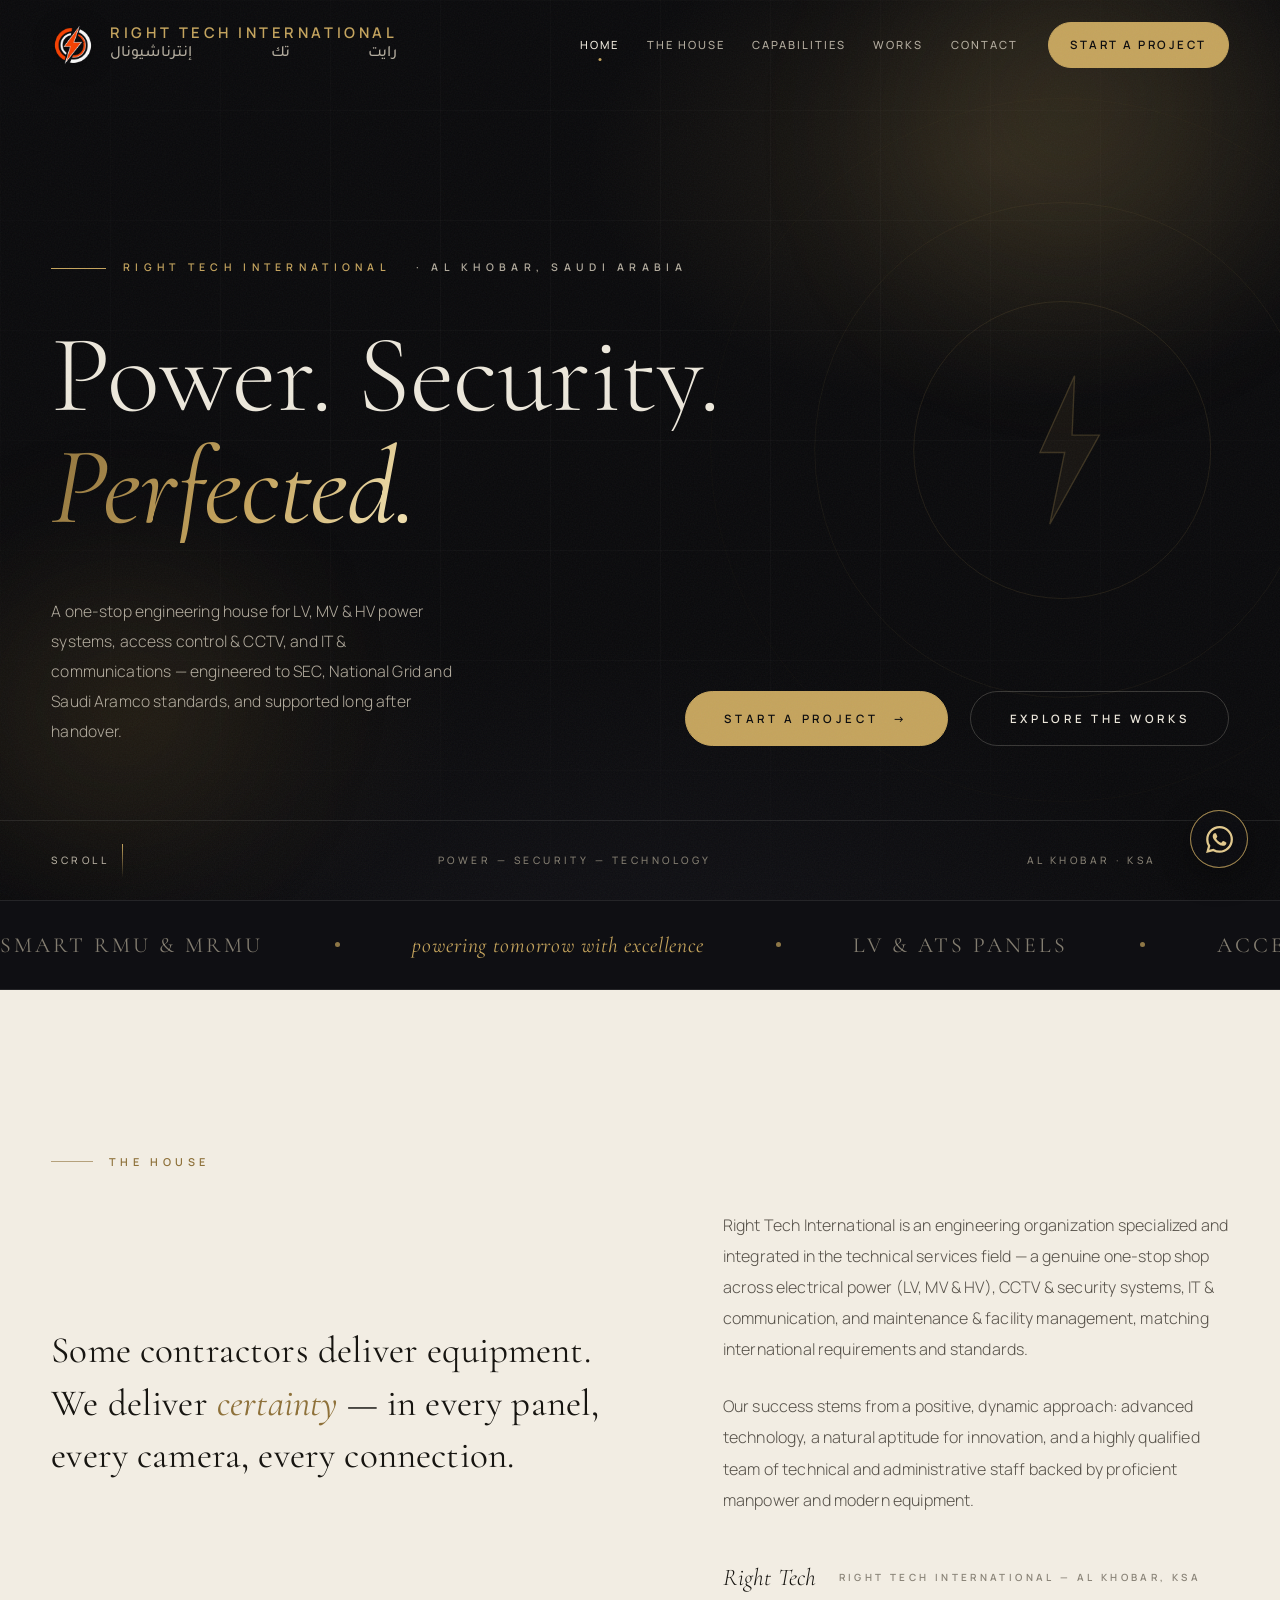
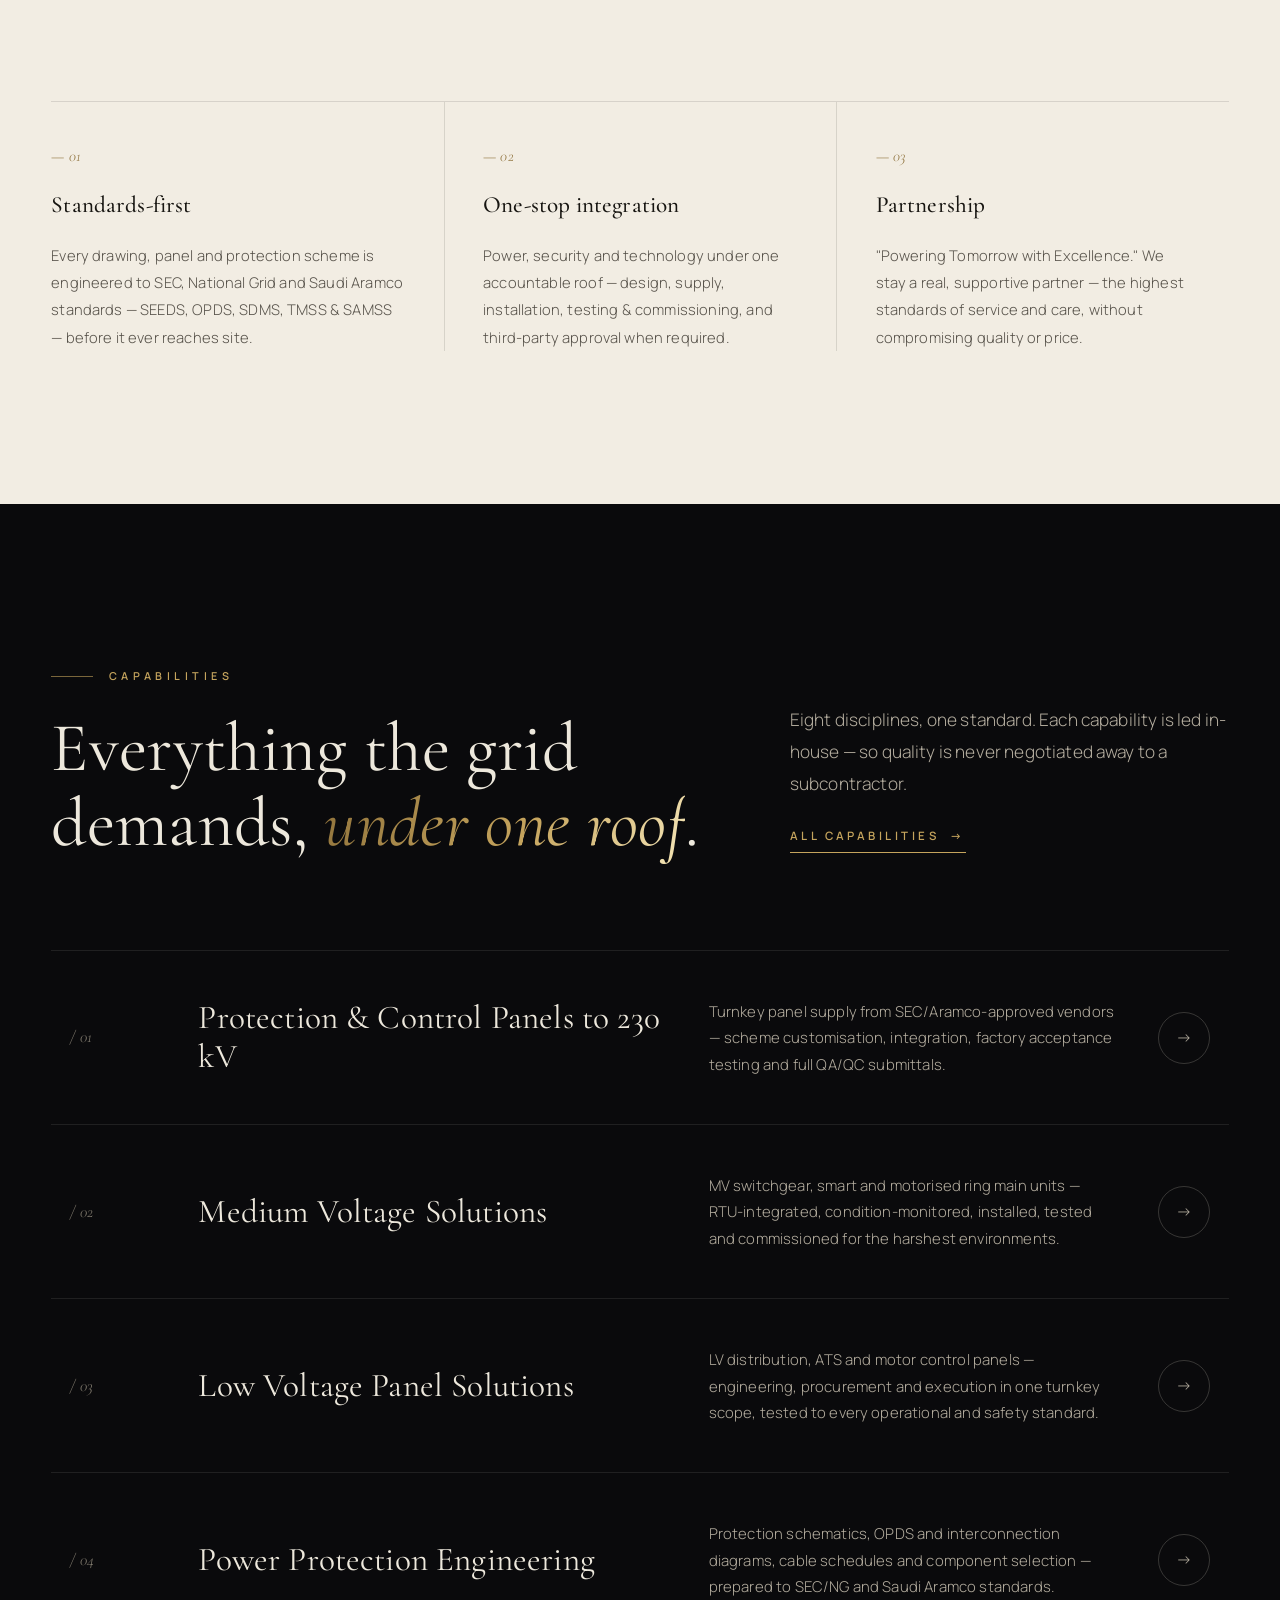
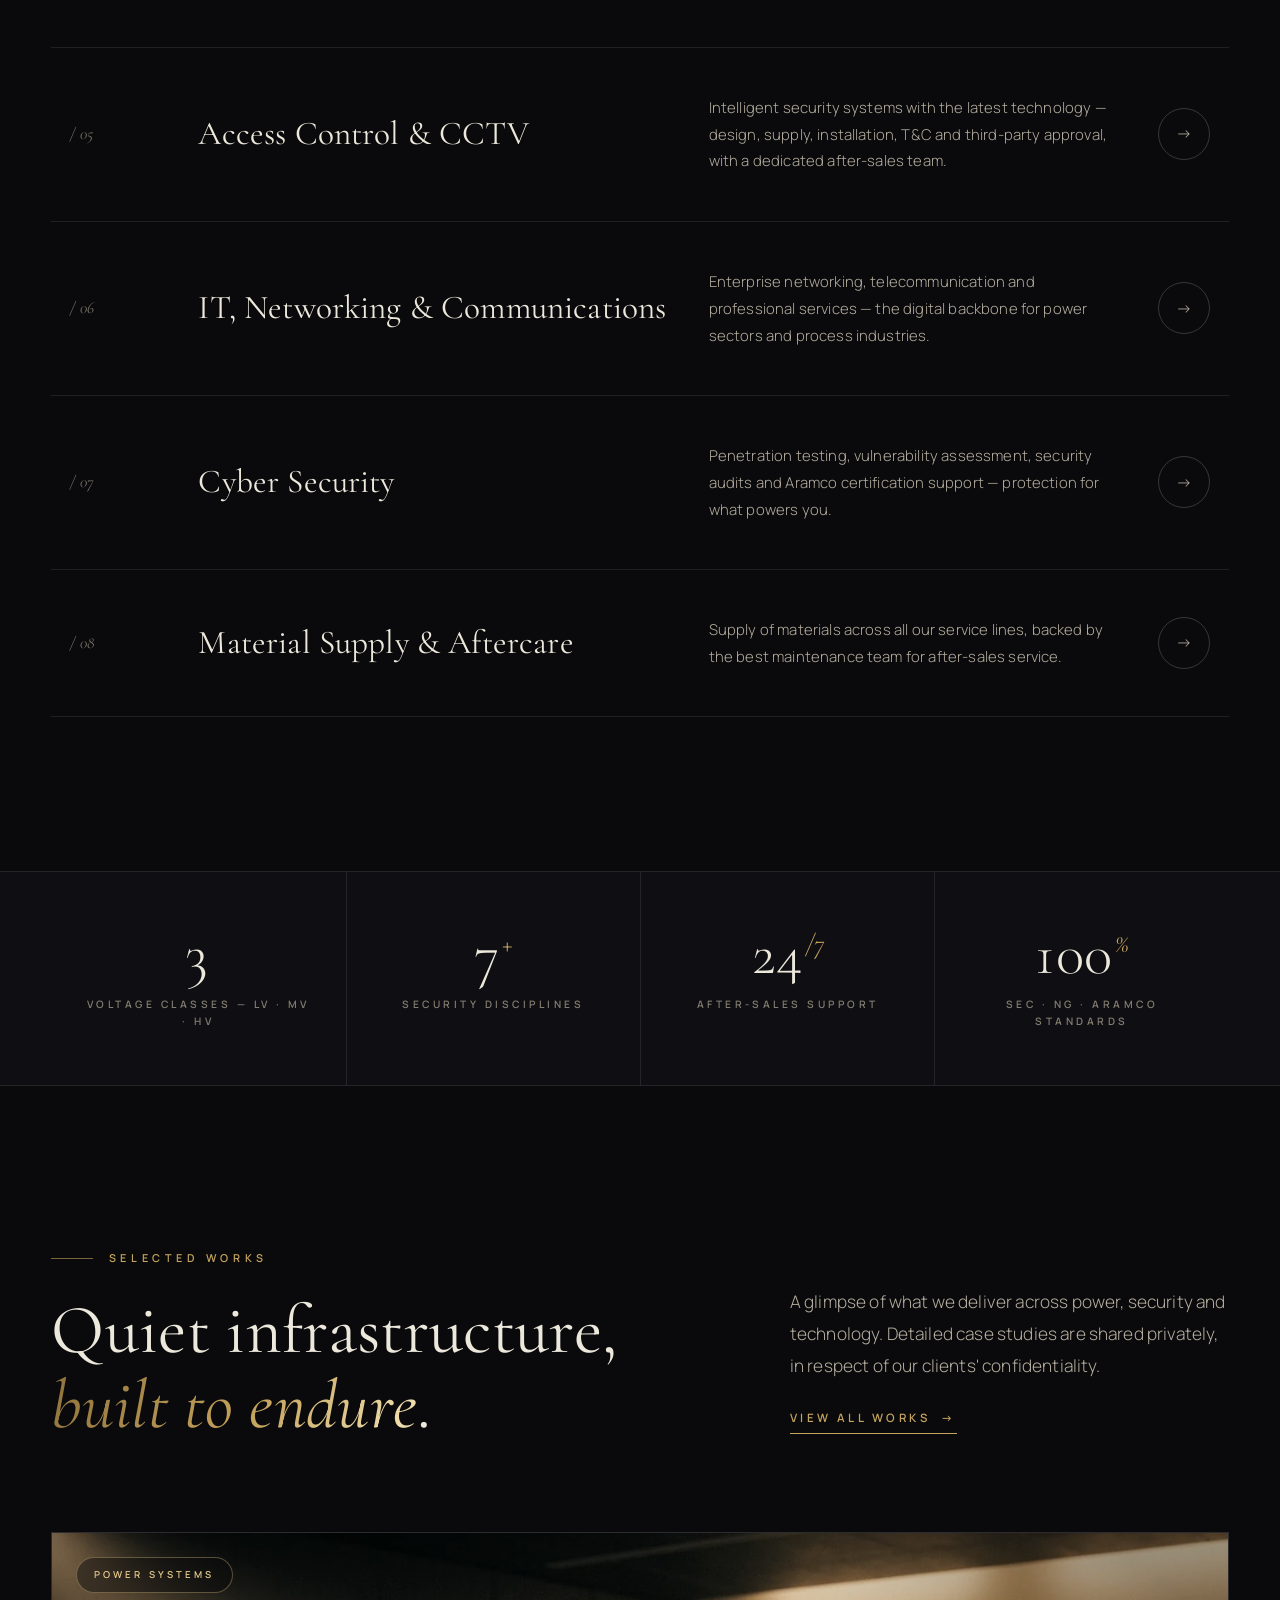
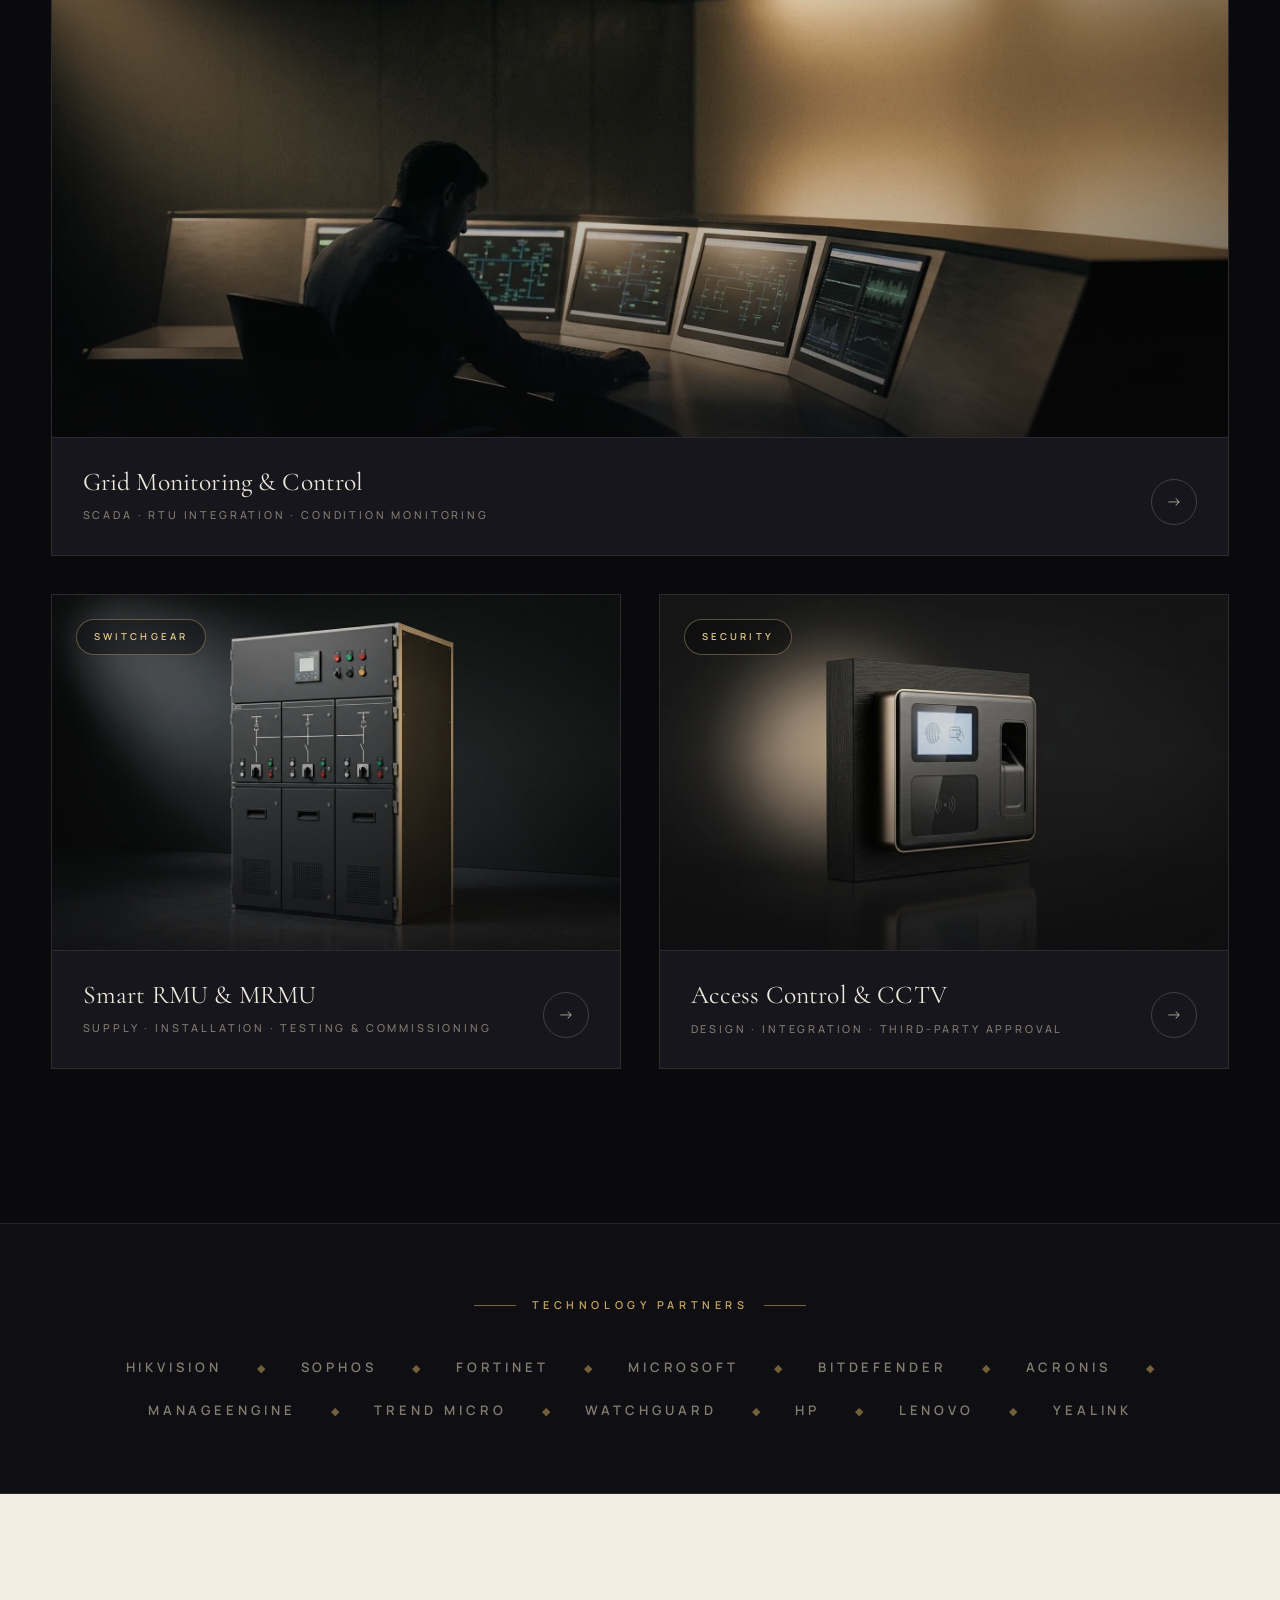
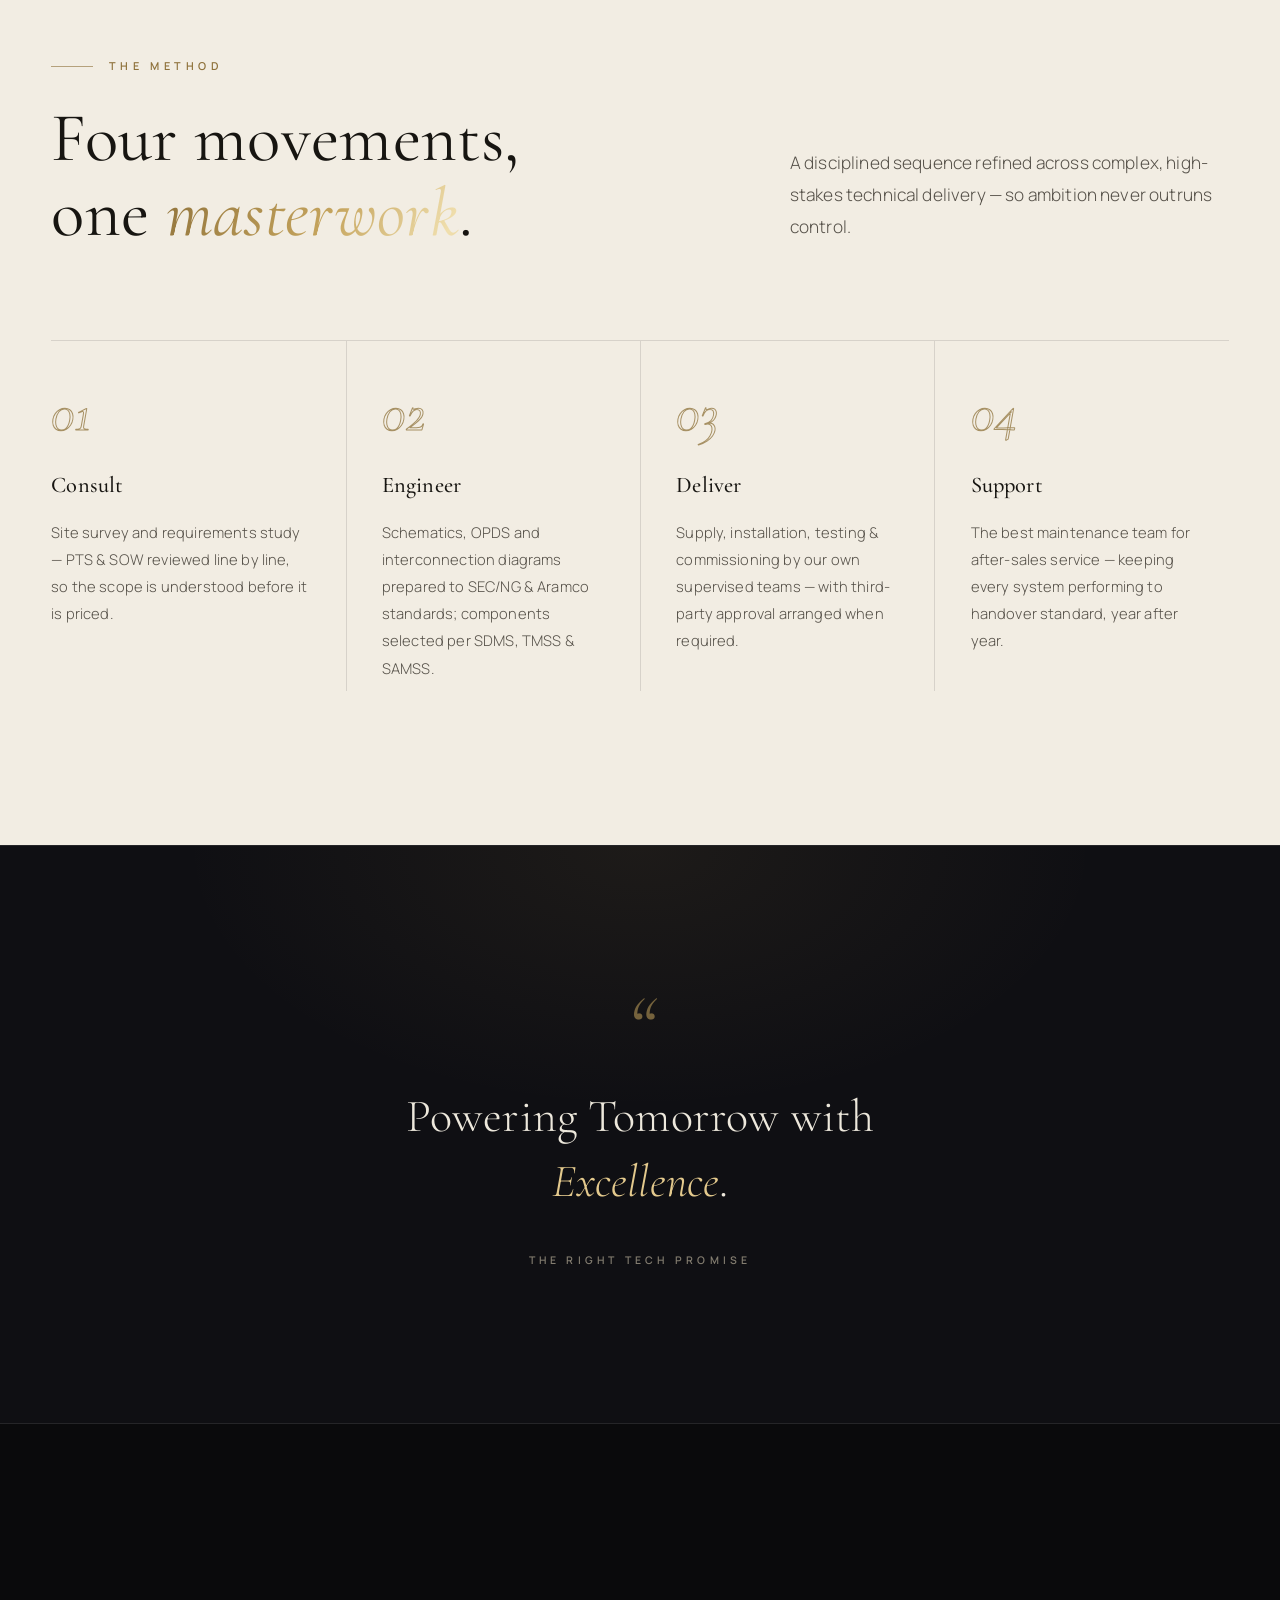
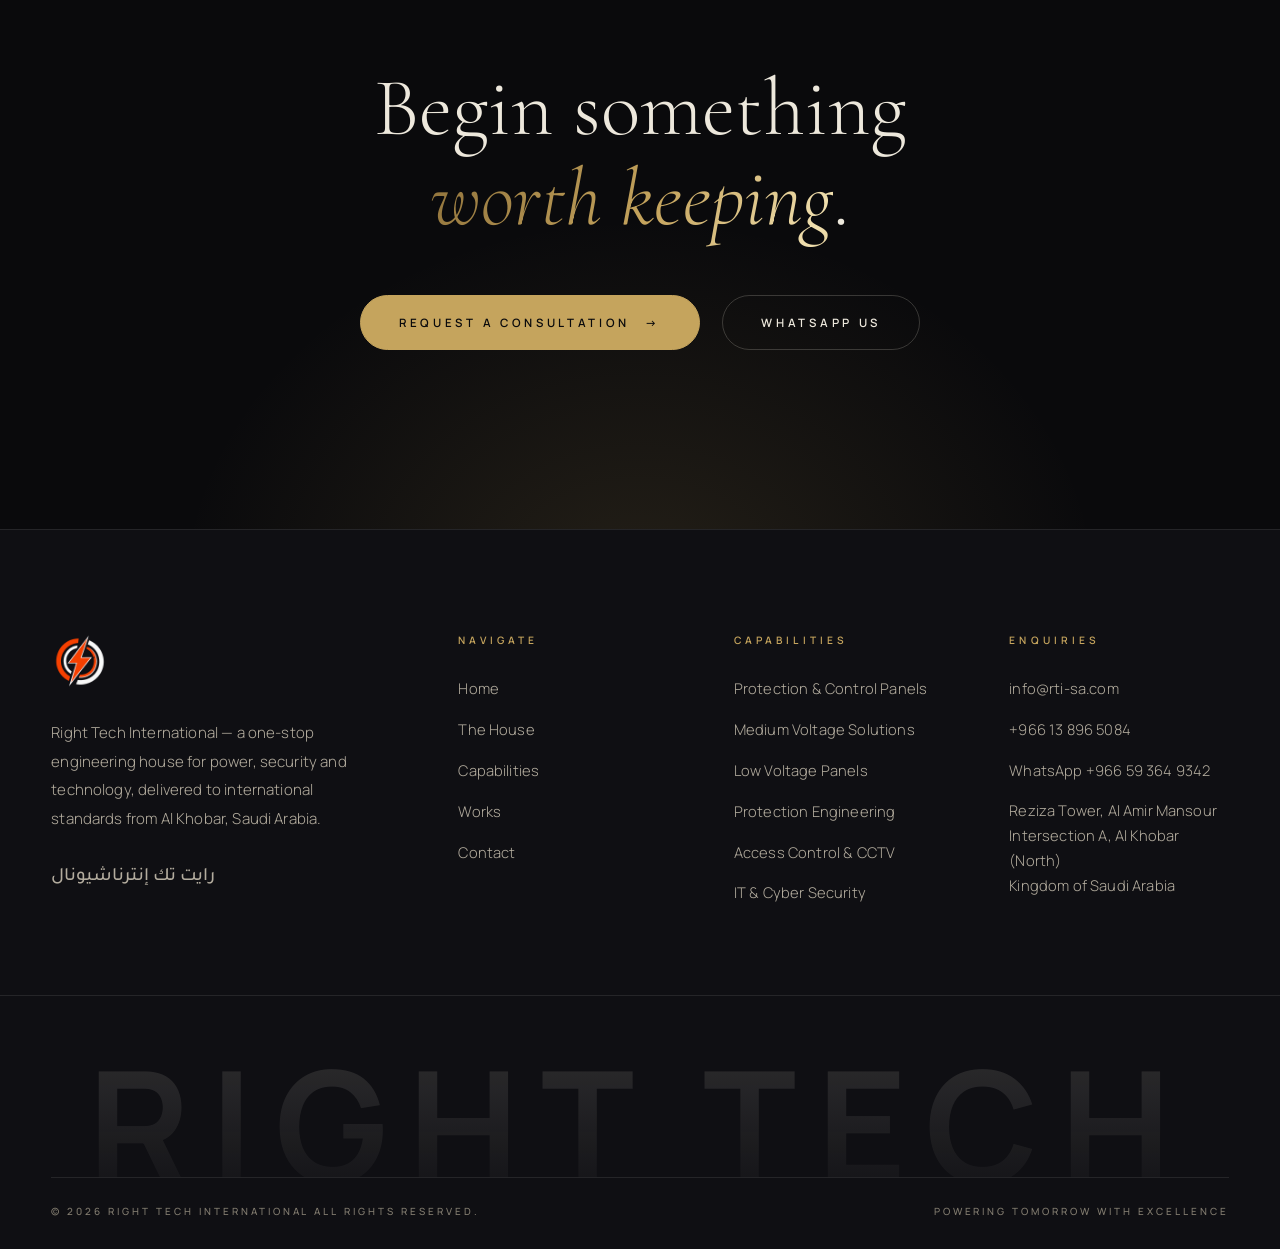
==== commit 531413e8: "Justify Arabic nav line to match English width; bump Arabic size for optical balance" ====
--- a/index.html
+++ b/index.html
@@ -28,7 +28,7 @@
 <link rel="icon" type="image/png" sizes="32x32" href="assets/favicon-32.png?v=3">
 <link rel="icon" type="image/png" sizes="16x16" href="assets/favicon-16.png?v=3">
 <link rel="apple-touch-icon" href="assets/apple-touch-icon.png?v=3">
-<link rel="stylesheet" href="css/style.css?v=4">
+<link rel="stylesheet" href="css/style.css?v=5">
 </head>
 <body>
 
@@ -478,6 +478,6 @@
   <svg viewBox="0 0 24 24" fill="currentColor" aria-hidden="true"><path d="M17.472 14.382c-.297-.149-1.758-.867-2.03-.967-.273-.099-.471-.148-.67.15-.197.297-.767.966-.94 1.164-.173.199-.347.223-.644.075-.297-.15-1.255-.463-2.39-1.475-.883-.788-1.48-1.761-1.653-2.059-.173-.297-.018-.458.13-.606.134-.133.297-.347.446-.52.149-.174.198-.298.297-.497.1-.198.05-.371-.025-.52-.075-.149-.669-1.612-.916-2.207-.242-.579-.487-.5-.669-.51-.173-.008-.371-.01-.57-.01-.198 0-.52.074-.792.372-.272.297-1.04 1.016-1.04 2.479 0 1.462 1.065 2.875 1.213 3.074.149.198 2.096 3.2 5.077 4.487.709.306 1.262.489 1.694.625.712.227 1.36.195 1.871.118.571-.085 1.758-.719 2.006-1.413.248-.694.248-1.289.173-1.413-.074-.124-.272-.198-.57-.347m-5.421 7.403h-.004a9.87 9.87 0 01-5.031-1.378l-.361-.214-3.741.982.998-3.648-.235-.374a9.86 9.86 0 01-1.51-5.26c.001-5.45 4.436-9.884 9.888-9.884 2.64 0 5.122 1.03 6.988 2.898a9.825 9.825 0 012.893 6.994c-.003 5.45-4.437 9.884-9.885 9.884m8.413-18.297A11.815 11.815 0 0012.05 0C5.495 0 .16 5.335.157 11.892c0 2.096.547 4.142 1.588 5.945L.057 24l6.305-1.654a11.882 11.882 0 005.683 1.448h.005c6.554 0 11.89-5.335 11.893-11.893a11.821 11.821 0 00-3.48-8.413z"/></svg>
 </a>
 
-<script src="js/main.js?v=4" defer></script>
+<script src="js/main.js?v=5" defer></script>
 </body>
 </html>
--- a/css/style.css
+++ b/css/style.css
@@ -310,12 +310,15 @@
 }
 .nav__brand-ar {
   font-family: var(--arabic);
-  font-size: 0.86rem; font-weight: 500;
-  letter-spacing: 0;
+  font-size: 0.98rem; font-weight: 500;   /* Arabic reads optically smaller than Latin */
+  letter-spacing: 0;              /* never letter-space Arabic — it breaks the joins */
   line-height: 1.35;
   color: var(--t-mid);
-  white-space: nowrap;
   margin-top: 0.22rem;
+  /* stretch the words so the Arabic line matches the English line width */
+  text-align: justify;
+  -moz-text-align-last: justify;
+  text-align-last: justify;
 }
 
 .nav__links { display: flex; align-items: center; gap: 2.6rem; }
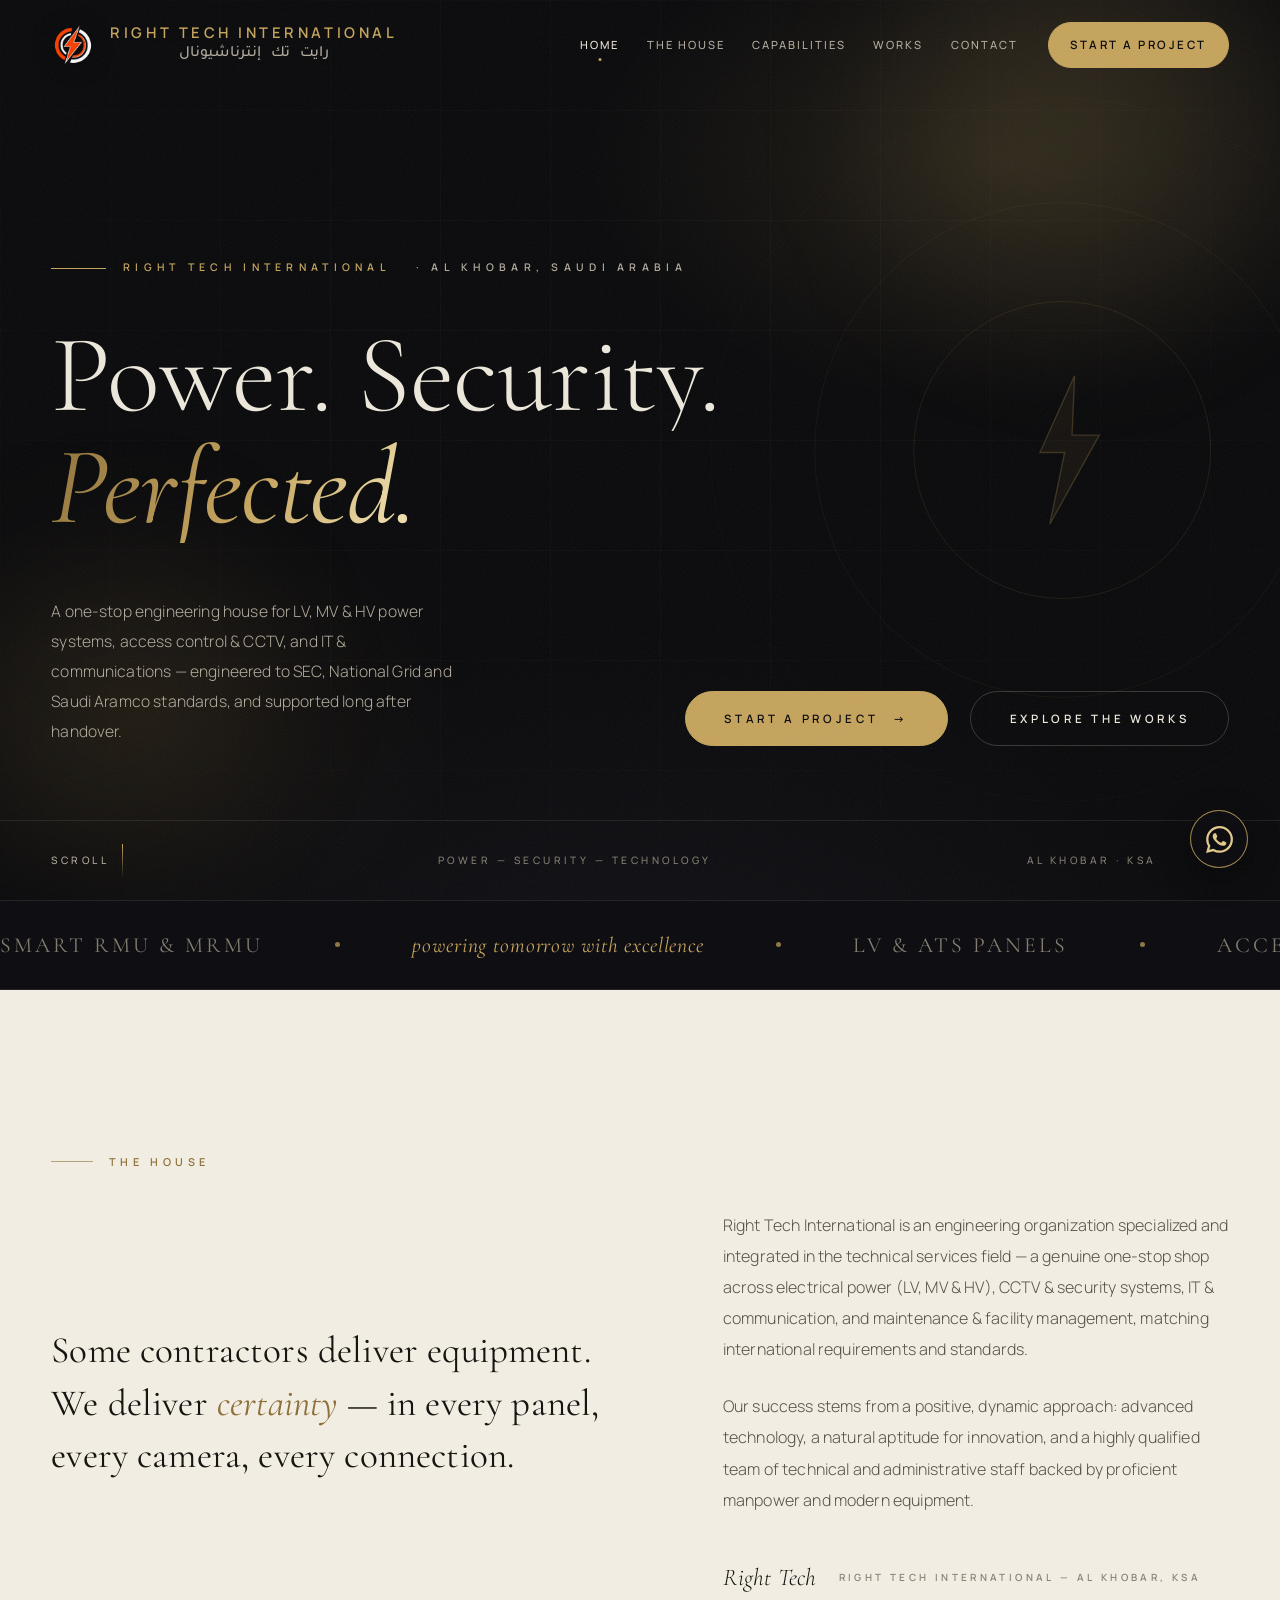
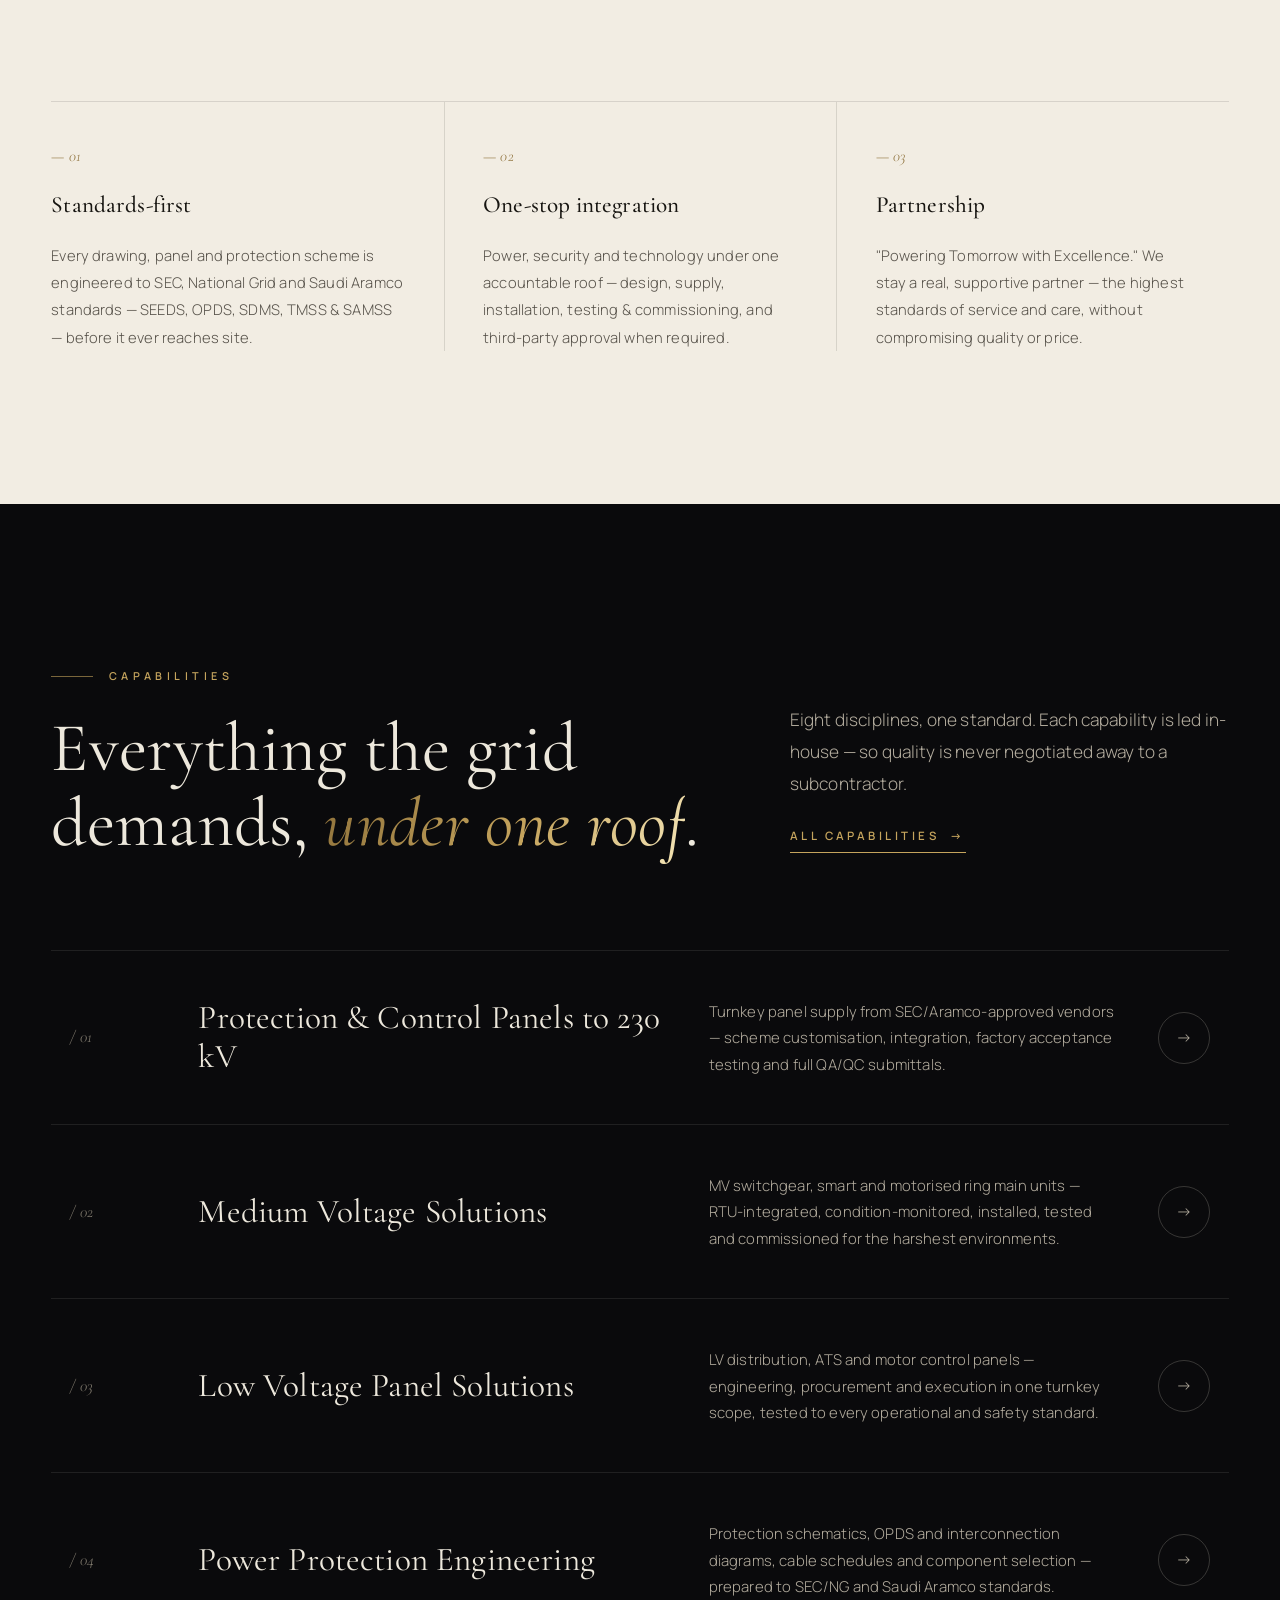
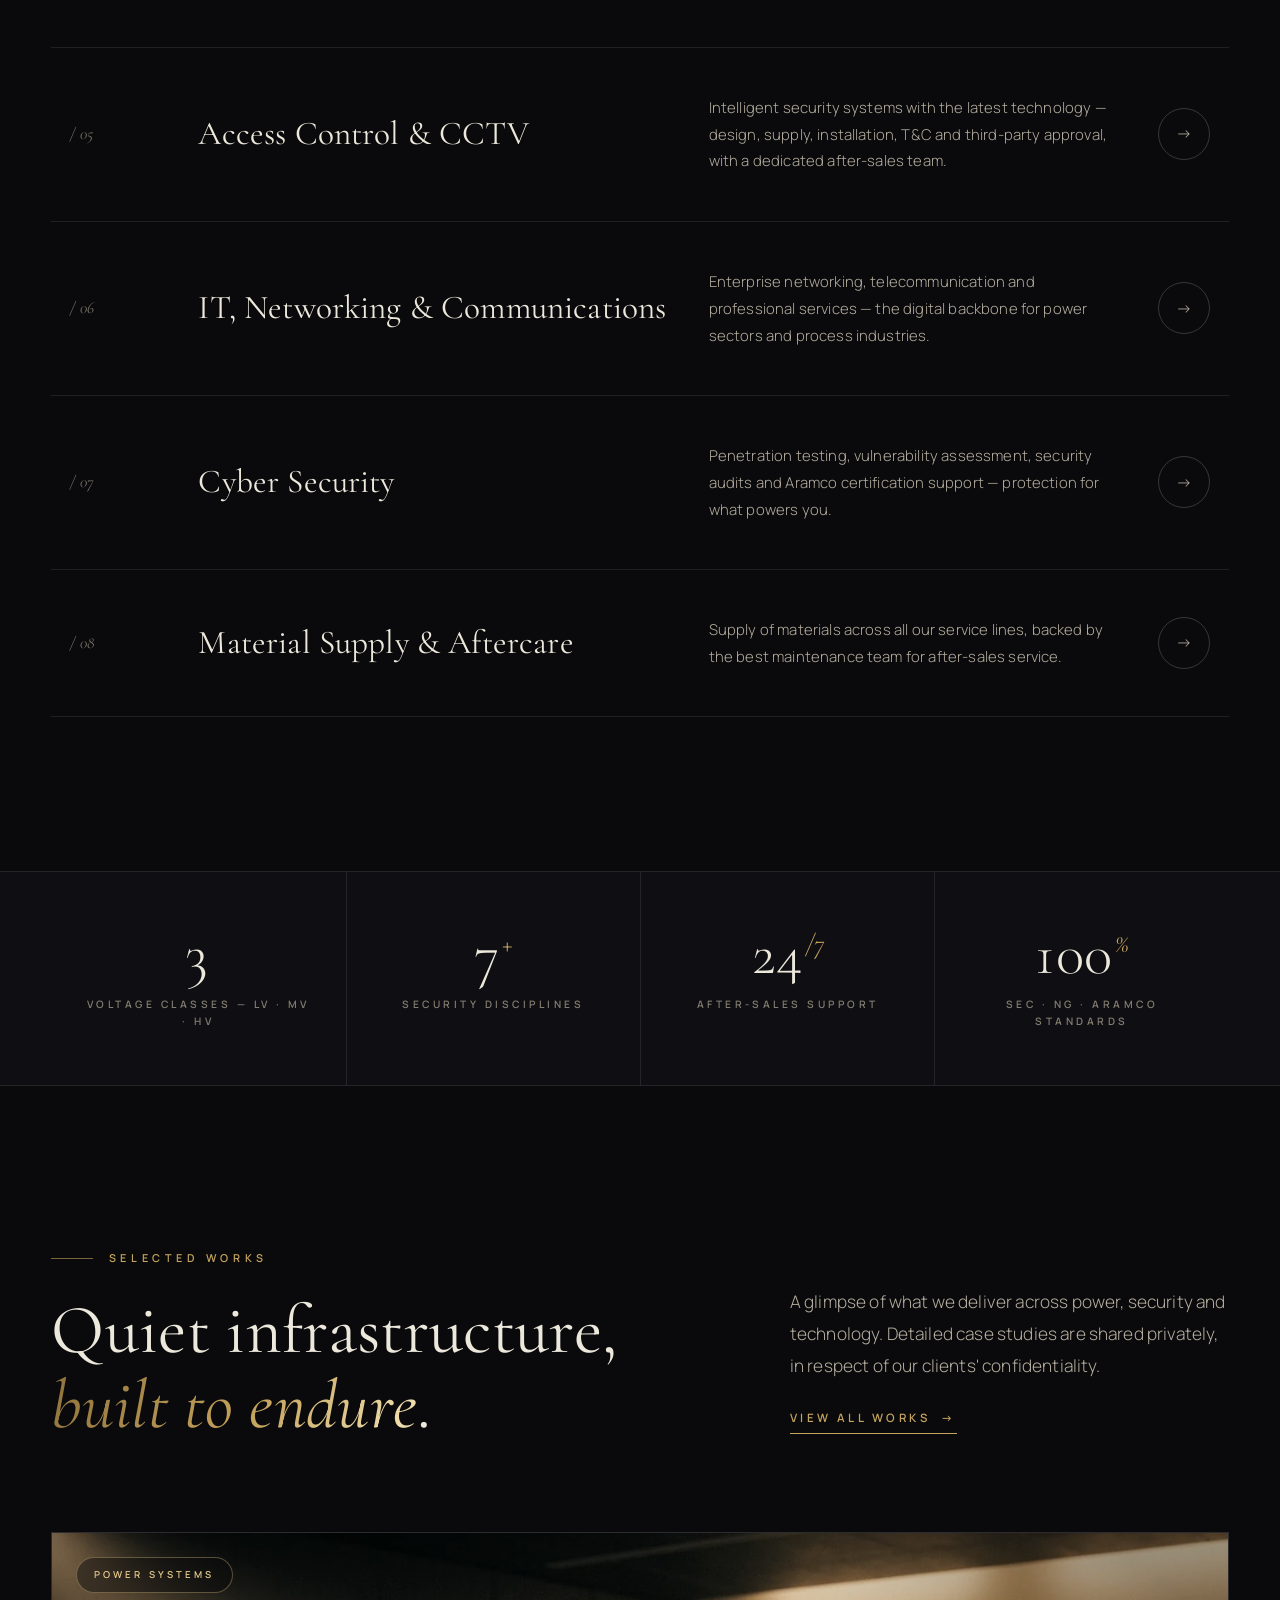
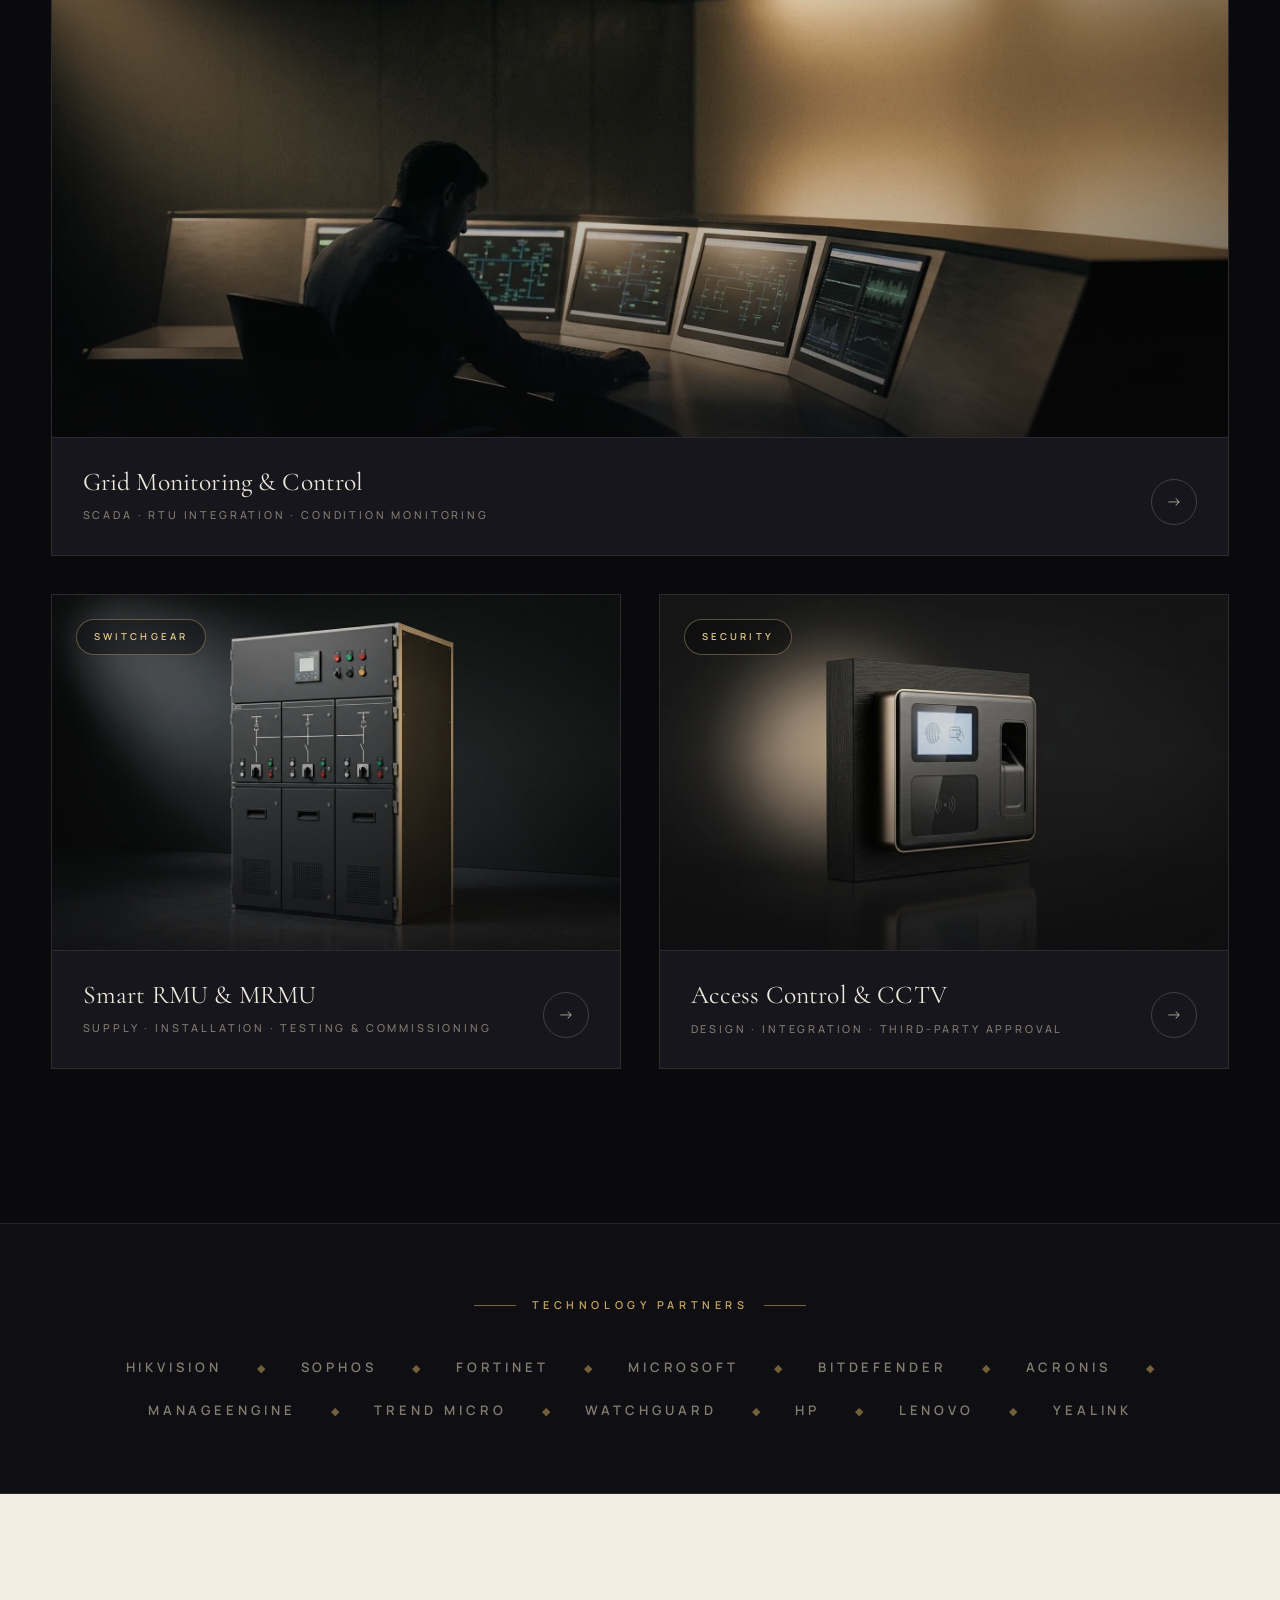
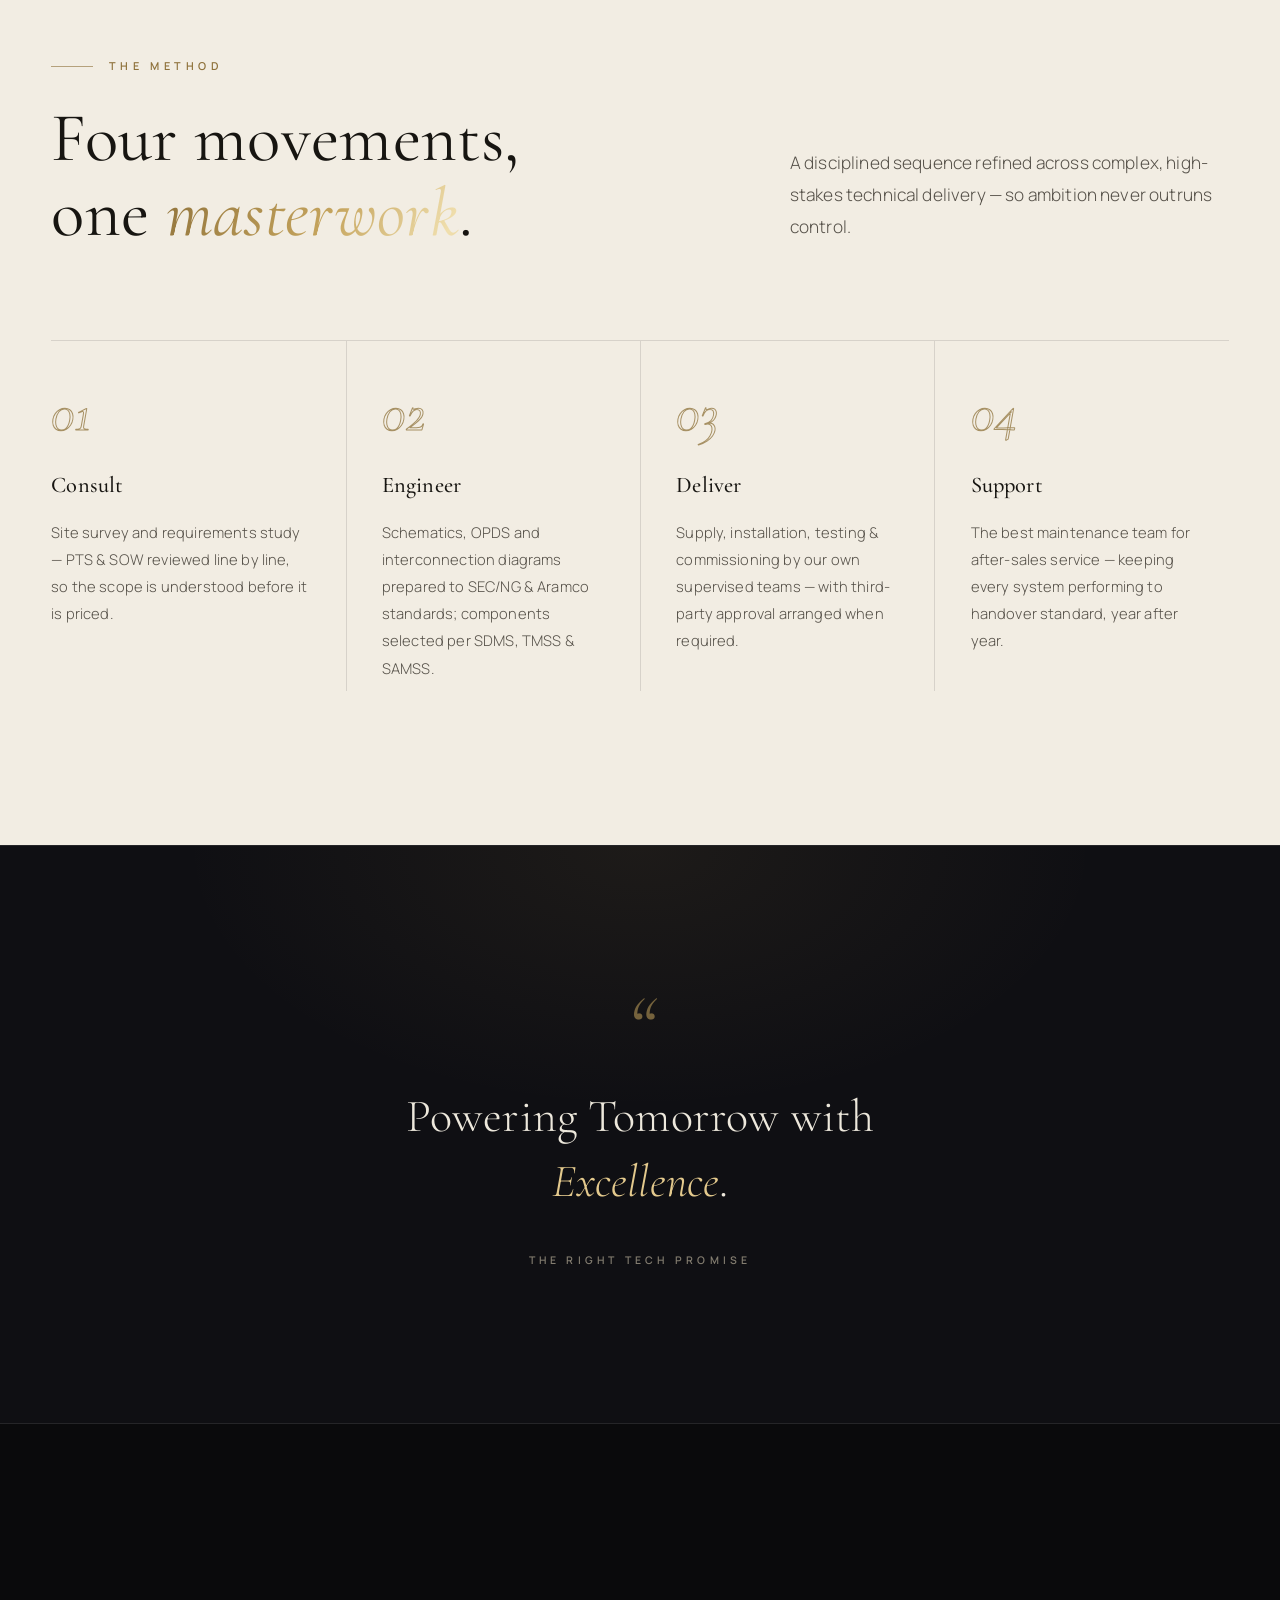
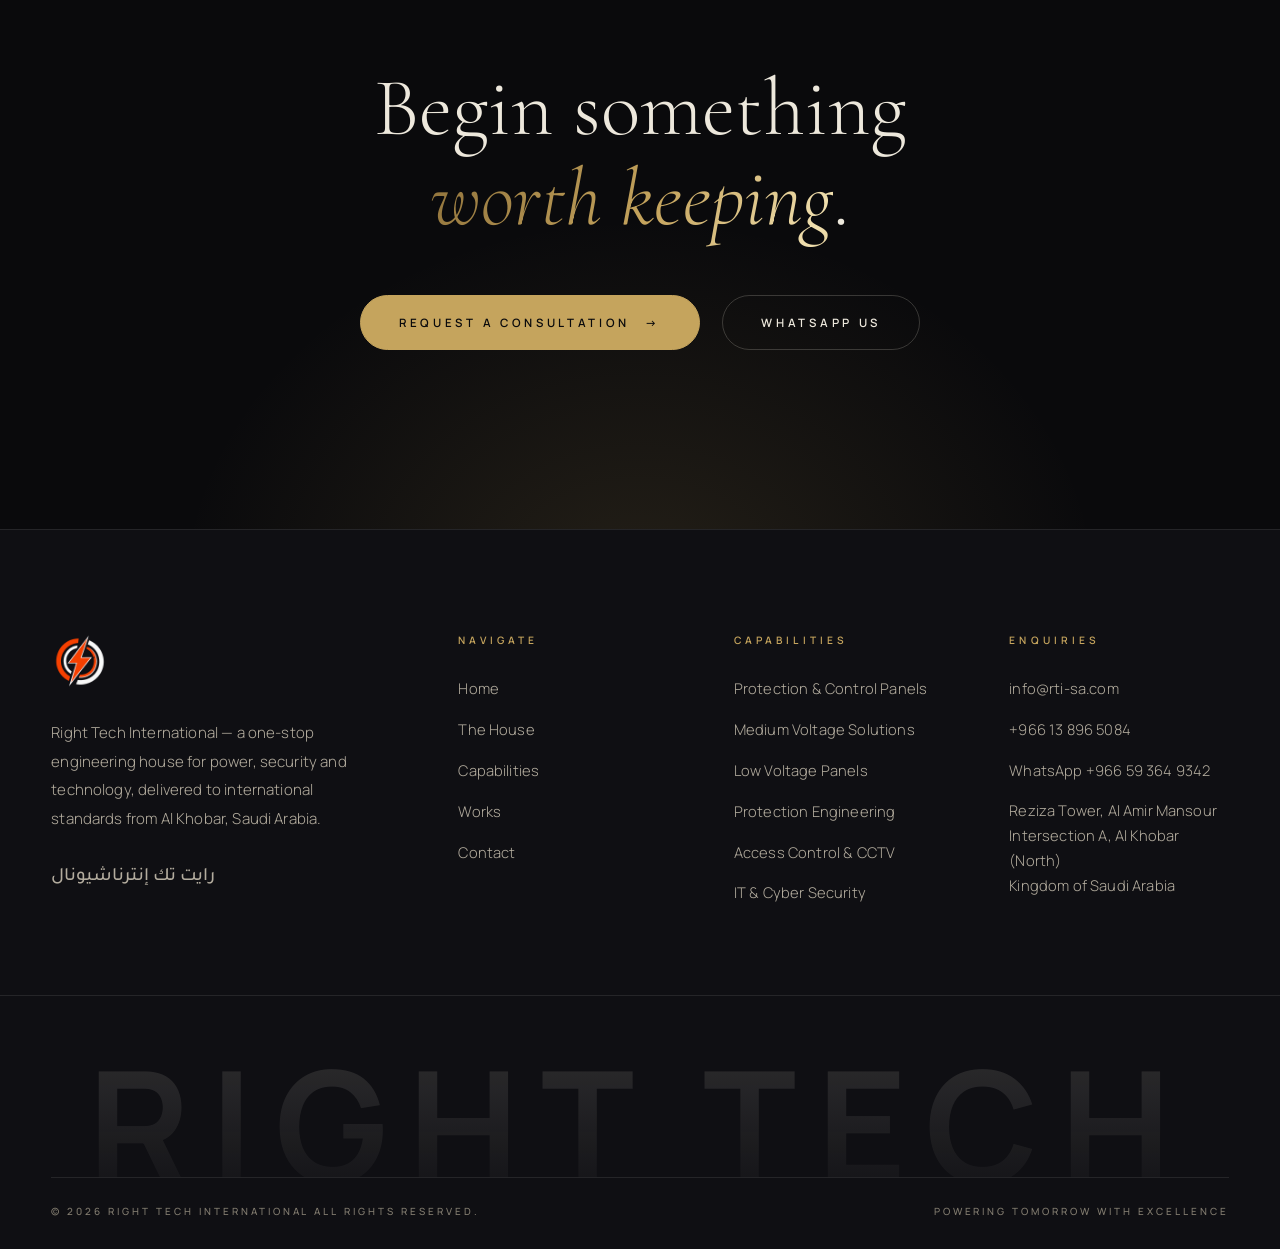
==== commit dce4929b: "Nav Arabic: centre under the English with gentle word spacing (drop full justify)" ====
--- a/index.html
+++ b/index.html
@@ -28,7 +28,7 @@
 <link rel="icon" type="image/png" sizes="32x32" href="assets/favicon-32.png?v=3">
 <link rel="icon" type="image/png" sizes="16x16" href="assets/favicon-16.png?v=3">
 <link rel="apple-touch-icon" href="assets/apple-touch-icon.png?v=3">
-<link rel="stylesheet" href="css/style.css?v=5">
+<link rel="stylesheet" href="css/style.css?v=6">
 </head>
 <body>
 
@@ -478,6 +478,6 @@
   <svg viewBox="0 0 24 24" fill="currentColor" aria-hidden="true"><path d="M17.472 14.382c-.297-.149-1.758-.867-2.03-.967-.273-.099-.471-.148-.67.15-.197.297-.767.966-.94 1.164-.173.199-.347.223-.644.075-.297-.15-1.255-.463-2.39-1.475-.883-.788-1.48-1.761-1.653-2.059-.173-.297-.018-.458.13-.606.134-.133.297-.347.446-.52.149-.174.198-.298.297-.497.1-.198.05-.371-.025-.52-.075-.149-.669-1.612-.916-2.207-.242-.579-.487-.5-.669-.51-.173-.008-.371-.01-.57-.01-.198 0-.52.074-.792.372-.272.297-1.04 1.016-1.04 2.479 0 1.462 1.065 2.875 1.213 3.074.149.198 2.096 3.2 5.077 4.487.709.306 1.262.489 1.694.625.712.227 1.36.195 1.871.118.571-.085 1.758-.719 2.006-1.413.248-.694.248-1.289.173-1.413-.074-.124-.272-.198-.57-.347m-5.421 7.403h-.004a9.87 9.87 0 01-5.031-1.378l-.361-.214-3.741.982.998-3.648-.235-.374a9.86 9.86 0 01-1.51-5.26c.001-5.45 4.436-9.884 9.888-9.884 2.64 0 5.122 1.03 6.988 2.898a9.825 9.825 0 012.893 6.994c-.003 5.45-4.437 9.884-9.885 9.884m8.413-18.297A11.815 11.815 0 0012.05 0C5.495 0 .16 5.335.157 11.892c0 2.096.547 4.142 1.588 5.945L.057 24l6.305-1.654a11.882 11.882 0 005.683 1.448h.005c6.554 0 11.89-5.335 11.893-11.893a11.821 11.821 0 00-3.48-8.413z"/></svg>
 </a>
 
-<script src="js/main.js?v=5" defer></script>
+<script src="js/main.js?v=6" defer></script>
 </body>
 </html>
--- a/css/style.css
+++ b/css/style.css
@@ -315,10 +315,10 @@
   line-height: 1.35;
   color: var(--t-mid);
   margin-top: 0.22rem;
-  /* stretch the words so the Arabic line matches the English line width */
-  text-align: justify;
-  -moz-text-align-last: justify;
-  text-align-last: justify;
+  /* centred under the English, with gentle word spacing for an airy feel
+     that echoes the letter-spaced Latin line (never letter-space Arabic) */
+  text-align: center;
+  word-spacing: 0.4em;
 }
 
 .nav__links { display: flex; align-items: center; gap: 2.6rem; }
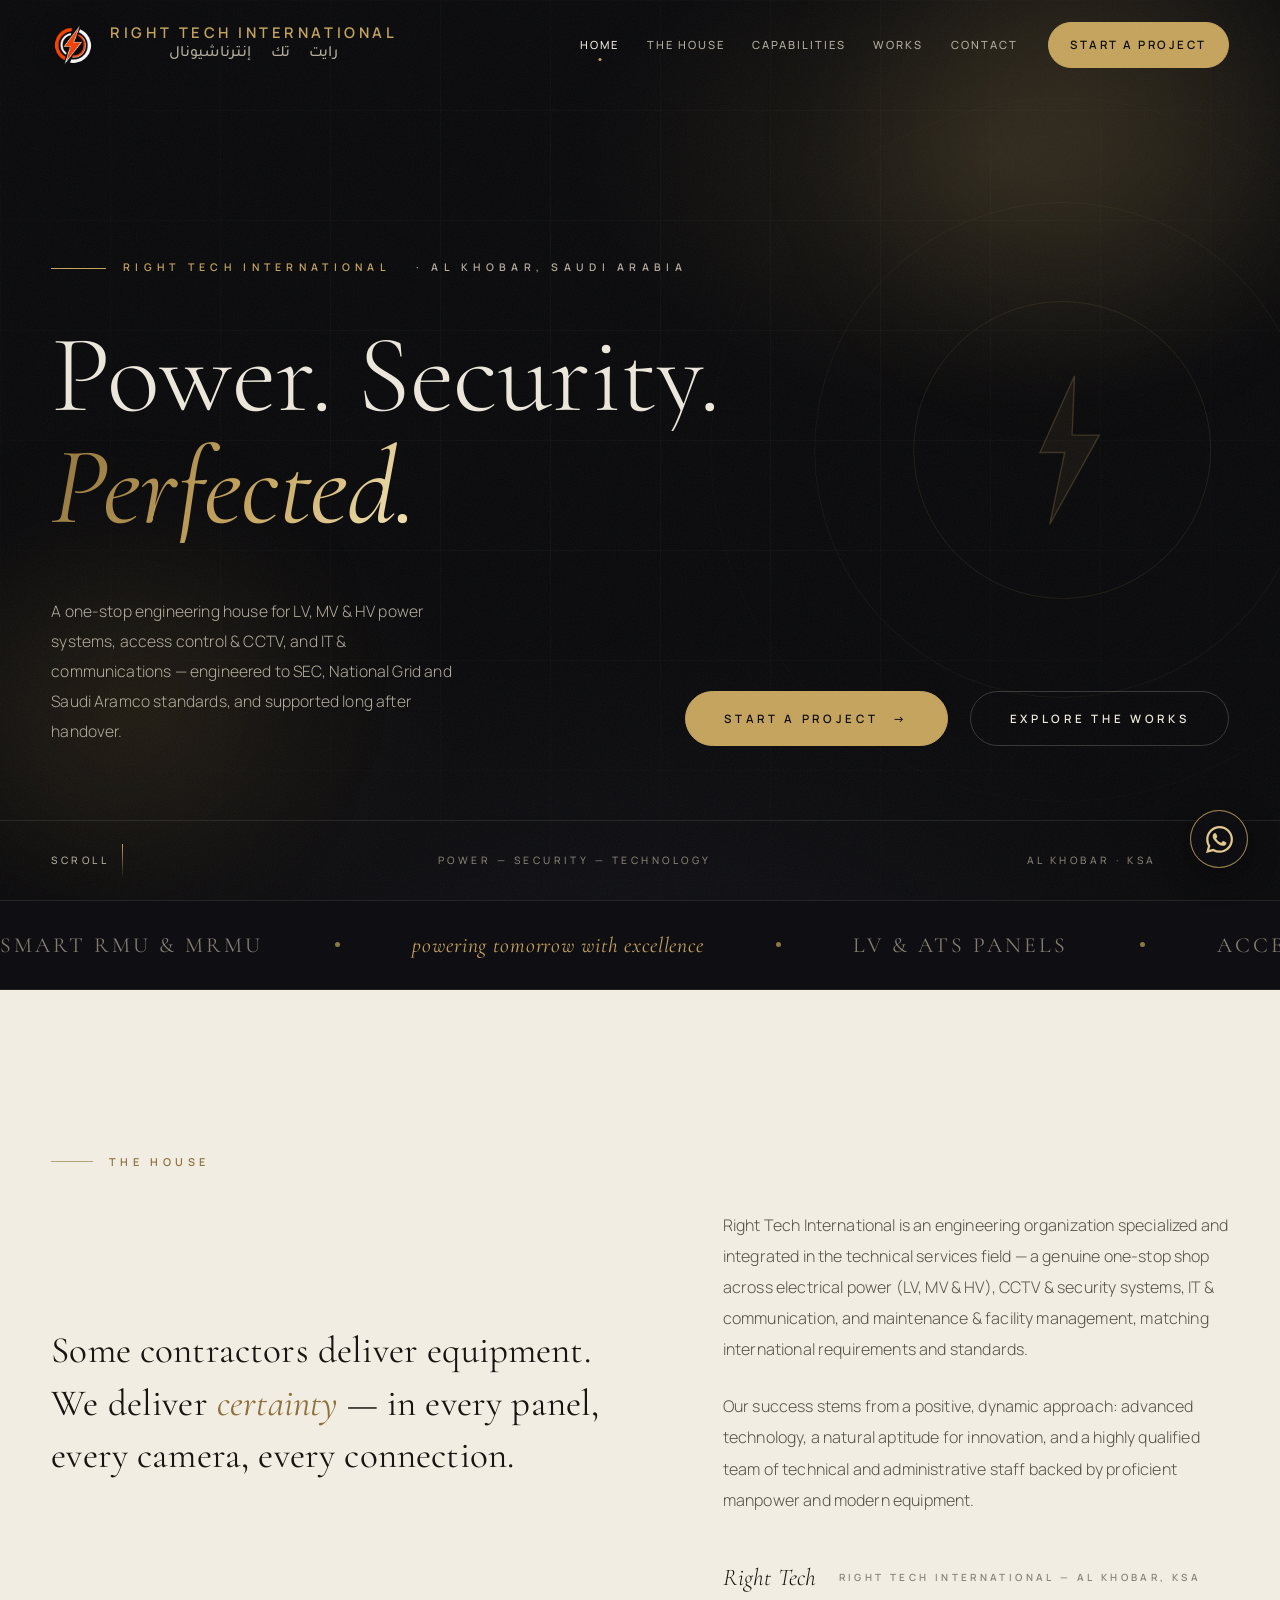
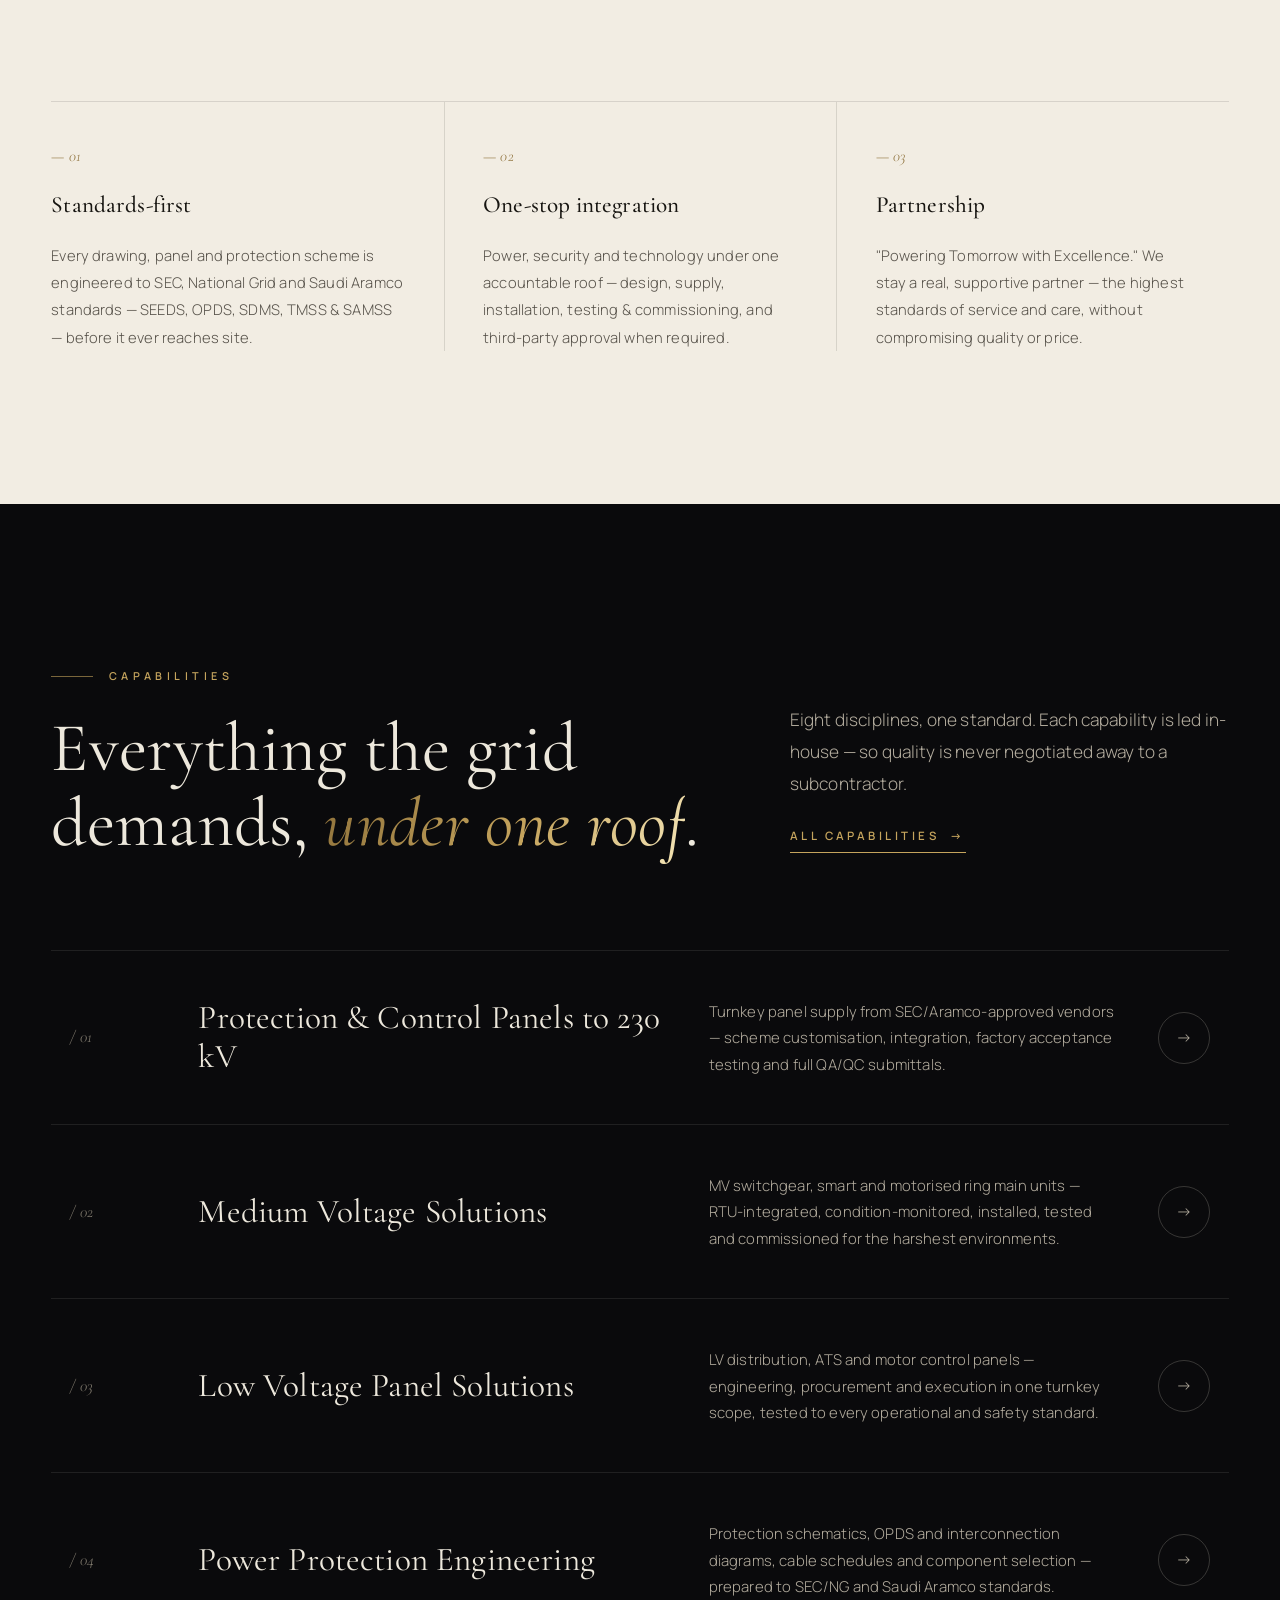
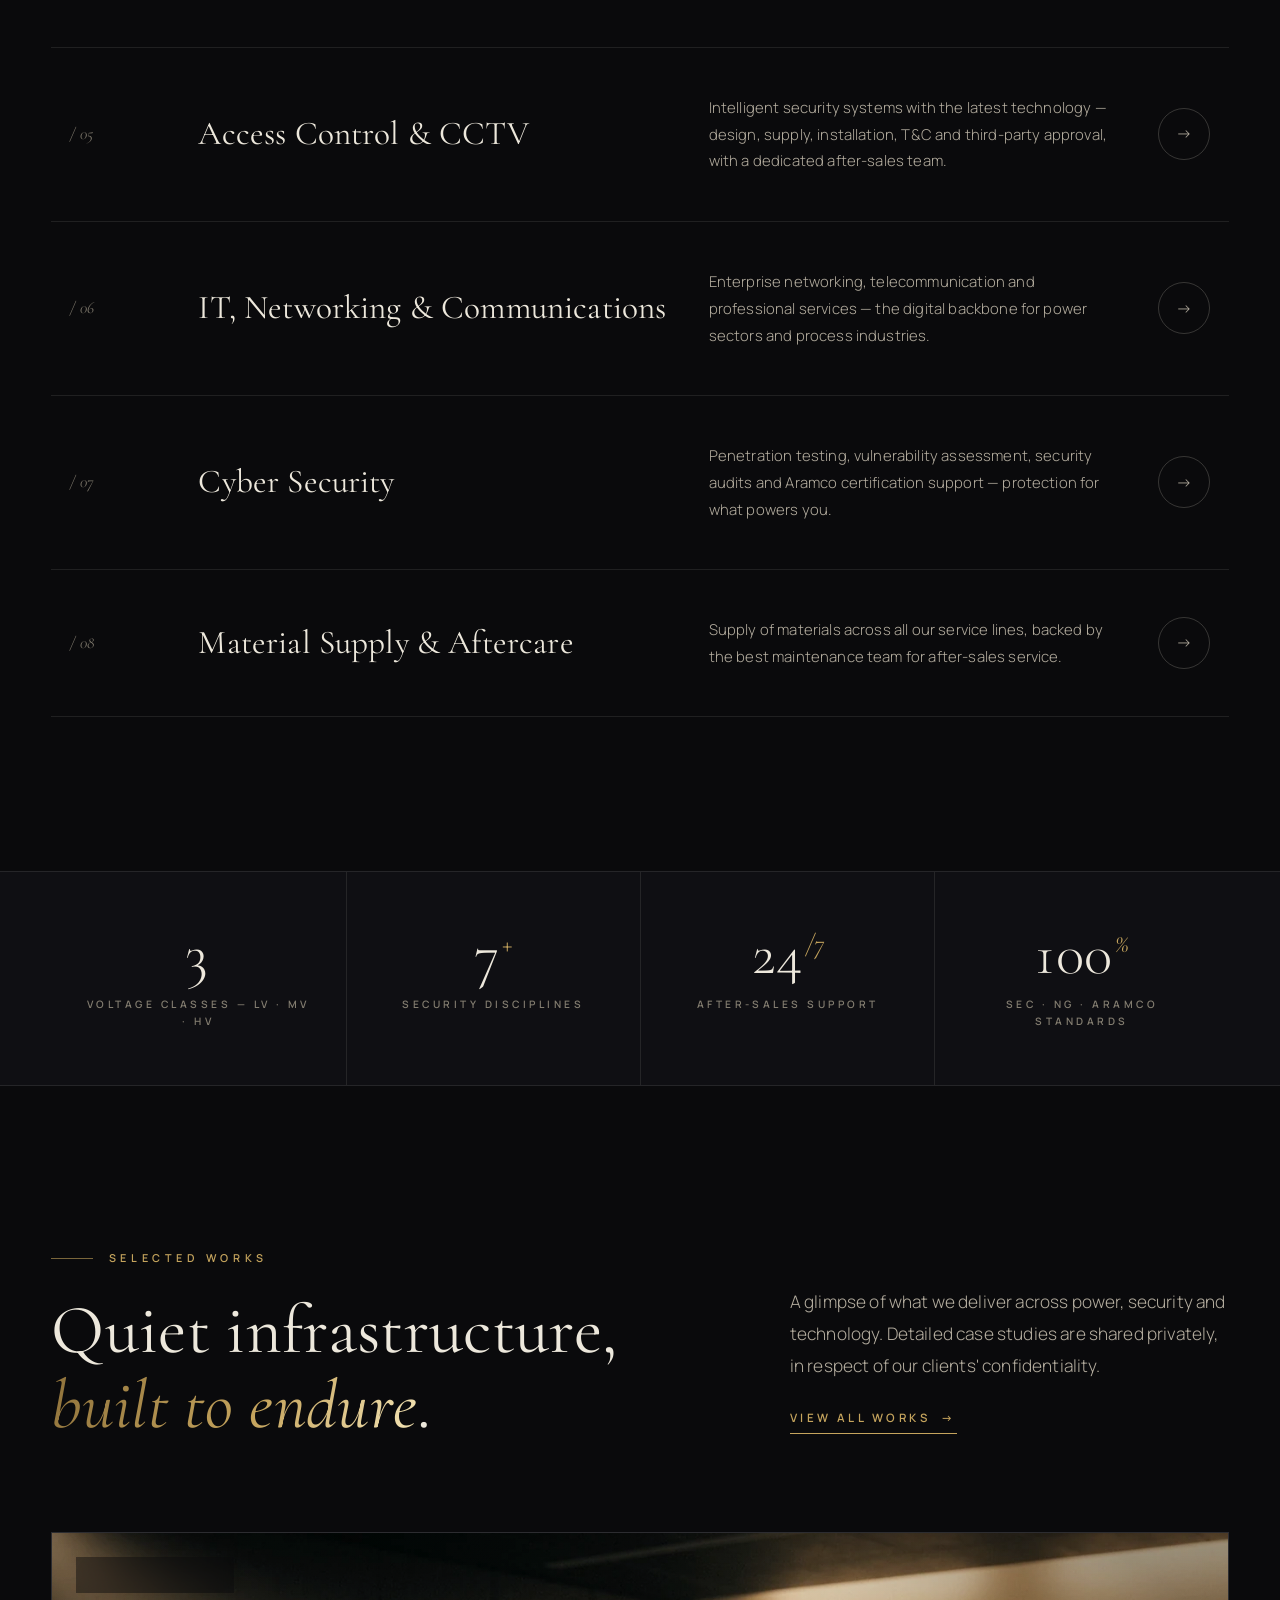
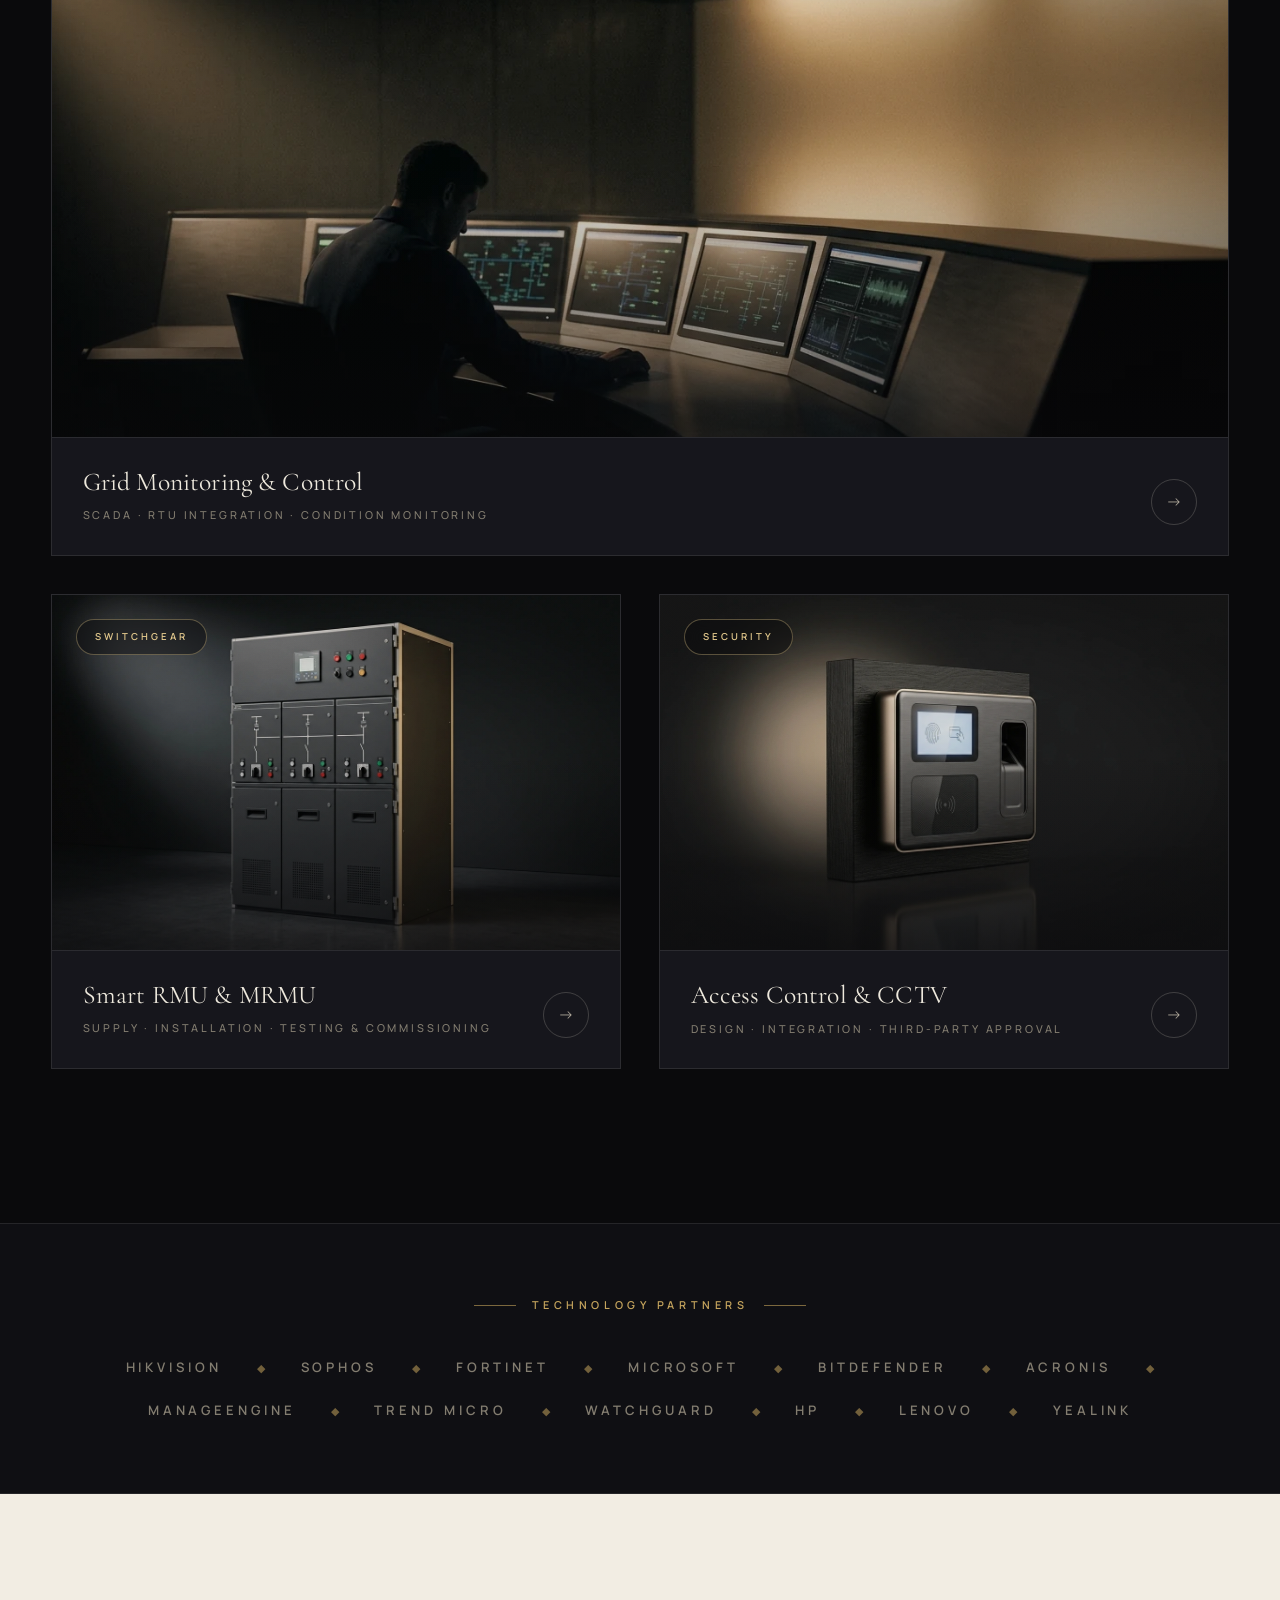
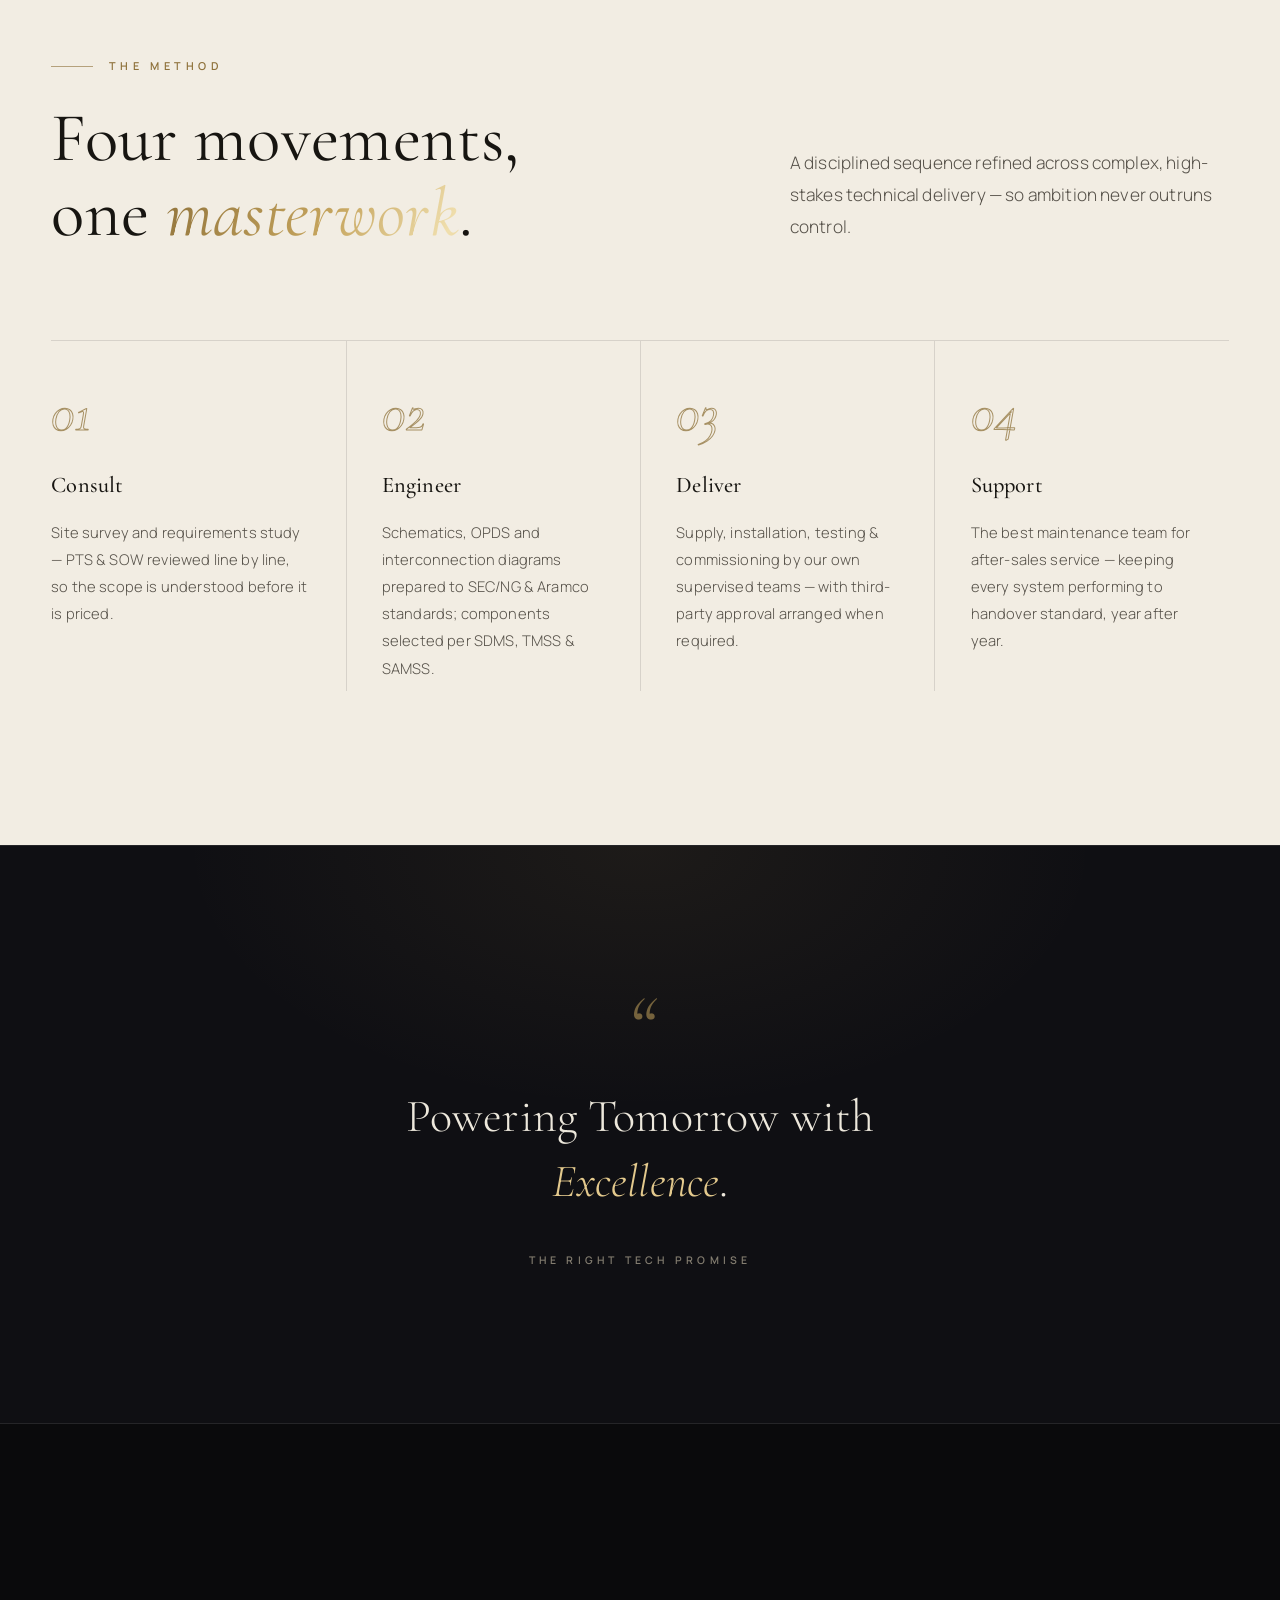
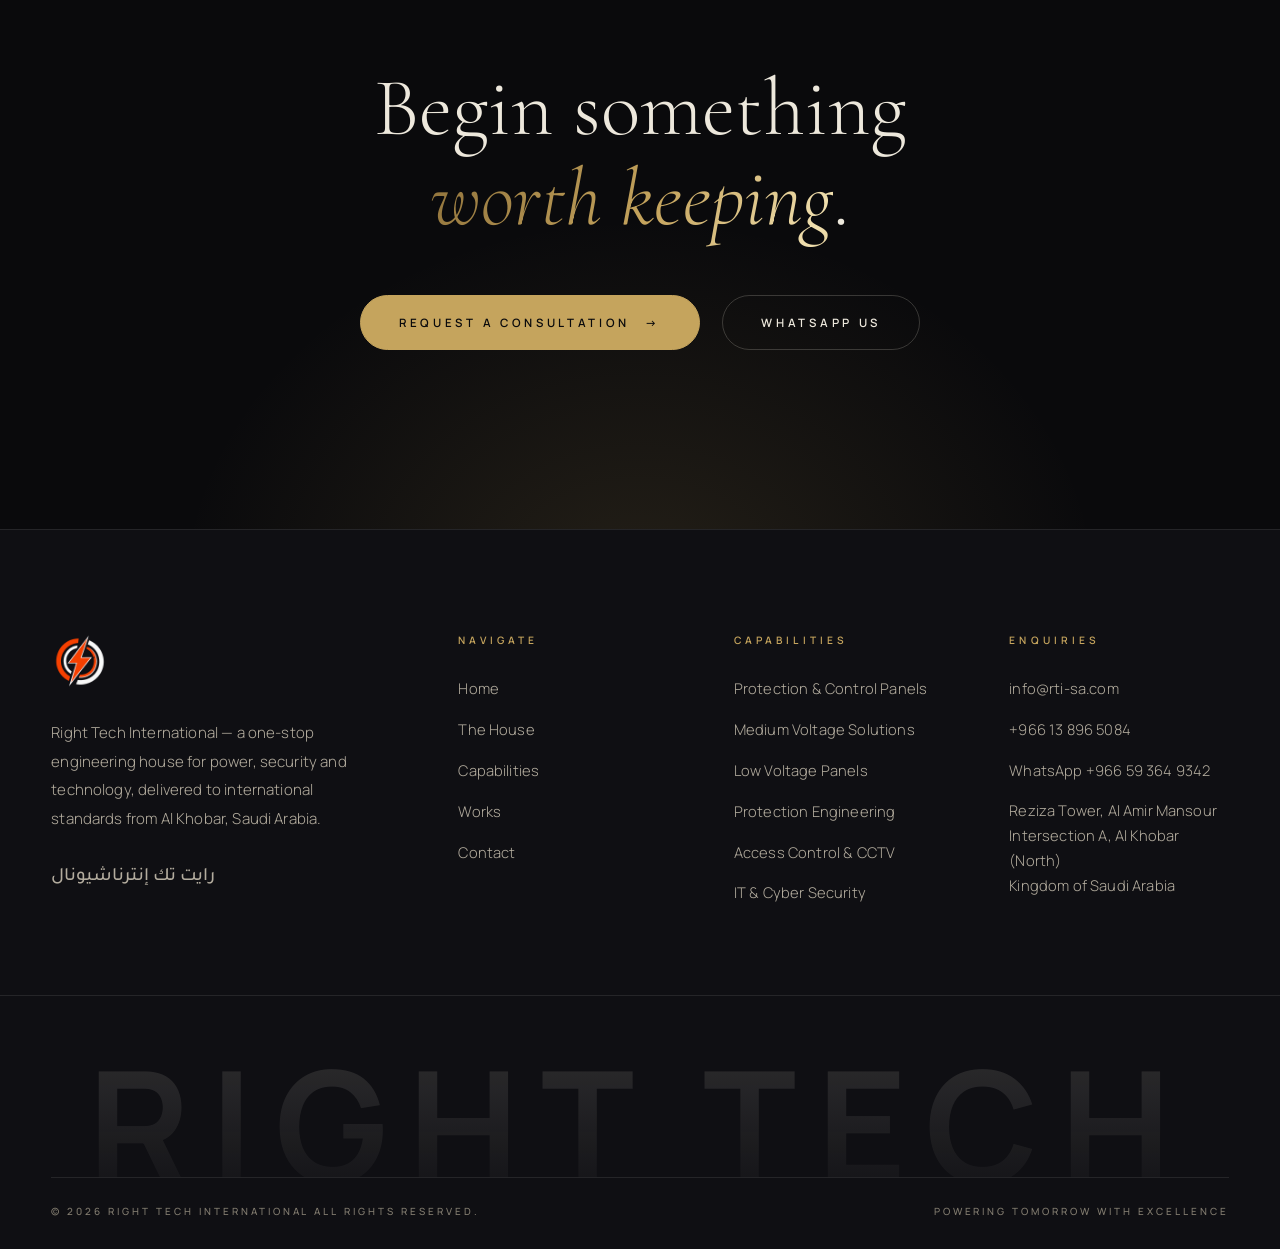
==== commit 5faaa80b: "Increase Arabic nav word-spacing to 1em" ====
--- a/index.html
+++ b/index.html
@@ -28,7 +28,7 @@
 <link rel="icon" type="image/png" sizes="32x32" href="assets/favicon-32.png?v=3">
 <link rel="icon" type="image/png" sizes="16x16" href="assets/favicon-16.png?v=3">
 <link rel="apple-touch-icon" href="assets/apple-touch-icon.png?v=3">
-<link rel="stylesheet" href="css/style.css?v=6">
+<link rel="stylesheet" href="css/style.css?v=7">
 </head>
 <body>
 
@@ -478,6 +478,6 @@
   <svg viewBox="0 0 24 24" fill="currentColor" aria-hidden="true"><path d="M17.472 14.382c-.297-.149-1.758-.867-2.03-.967-.273-.099-.471-.148-.67.15-.197.297-.767.966-.94 1.164-.173.199-.347.223-.644.075-.297-.15-1.255-.463-2.39-1.475-.883-.788-1.48-1.761-1.653-2.059-.173-.297-.018-.458.13-.606.134-.133.297-.347.446-.52.149-.174.198-.298.297-.497.1-.198.05-.371-.025-.52-.075-.149-.669-1.612-.916-2.207-.242-.579-.487-.5-.669-.51-.173-.008-.371-.01-.57-.01-.198 0-.52.074-.792.372-.272.297-1.04 1.016-1.04 2.479 0 1.462 1.065 2.875 1.213 3.074.149.198 2.096 3.2 5.077 4.487.709.306 1.262.489 1.694.625.712.227 1.36.195 1.871.118.571-.085 1.758-.719 2.006-1.413.248-.694.248-1.289.173-1.413-.074-.124-.272-.198-.57-.347m-5.421 7.403h-.004a9.87 9.87 0 01-5.031-1.378l-.361-.214-3.741.982.998-3.648-.235-.374a9.86 9.86 0 01-1.51-5.26c.001-5.45 4.436-9.884 9.888-9.884 2.64 0 5.122 1.03 6.988 2.898a9.825 9.825 0 012.893 6.994c-.003 5.45-4.437 9.884-9.885 9.884m8.413-18.297A11.815 11.815 0 0012.05 0C5.495 0 .16 5.335.157 11.892c0 2.096.547 4.142 1.588 5.945L.057 24l6.305-1.654a11.882 11.882 0 005.683 1.448h.005c6.554 0 11.89-5.335 11.893-11.893a11.821 11.821 0 00-3.48-8.413z"/></svg>
 </a>
 
-<script src="js/main.js?v=6" defer></script>
+<script src="js/main.js?v=7" defer></script>
 </body>
 </html>
--- a/css/style.css
+++ b/css/style.css
@@ -318,7 +318,7 @@
   /* centred under the English, with gentle word spacing for an airy feel
      that echoes the letter-spaced Latin line (never letter-space Arabic) */
   text-align: center;
-  word-spacing: 0.4em;
+  word-spacing: 1em;
 }
 
 .nav__links { display: flex; align-items: center; gap: 2.6rem; }
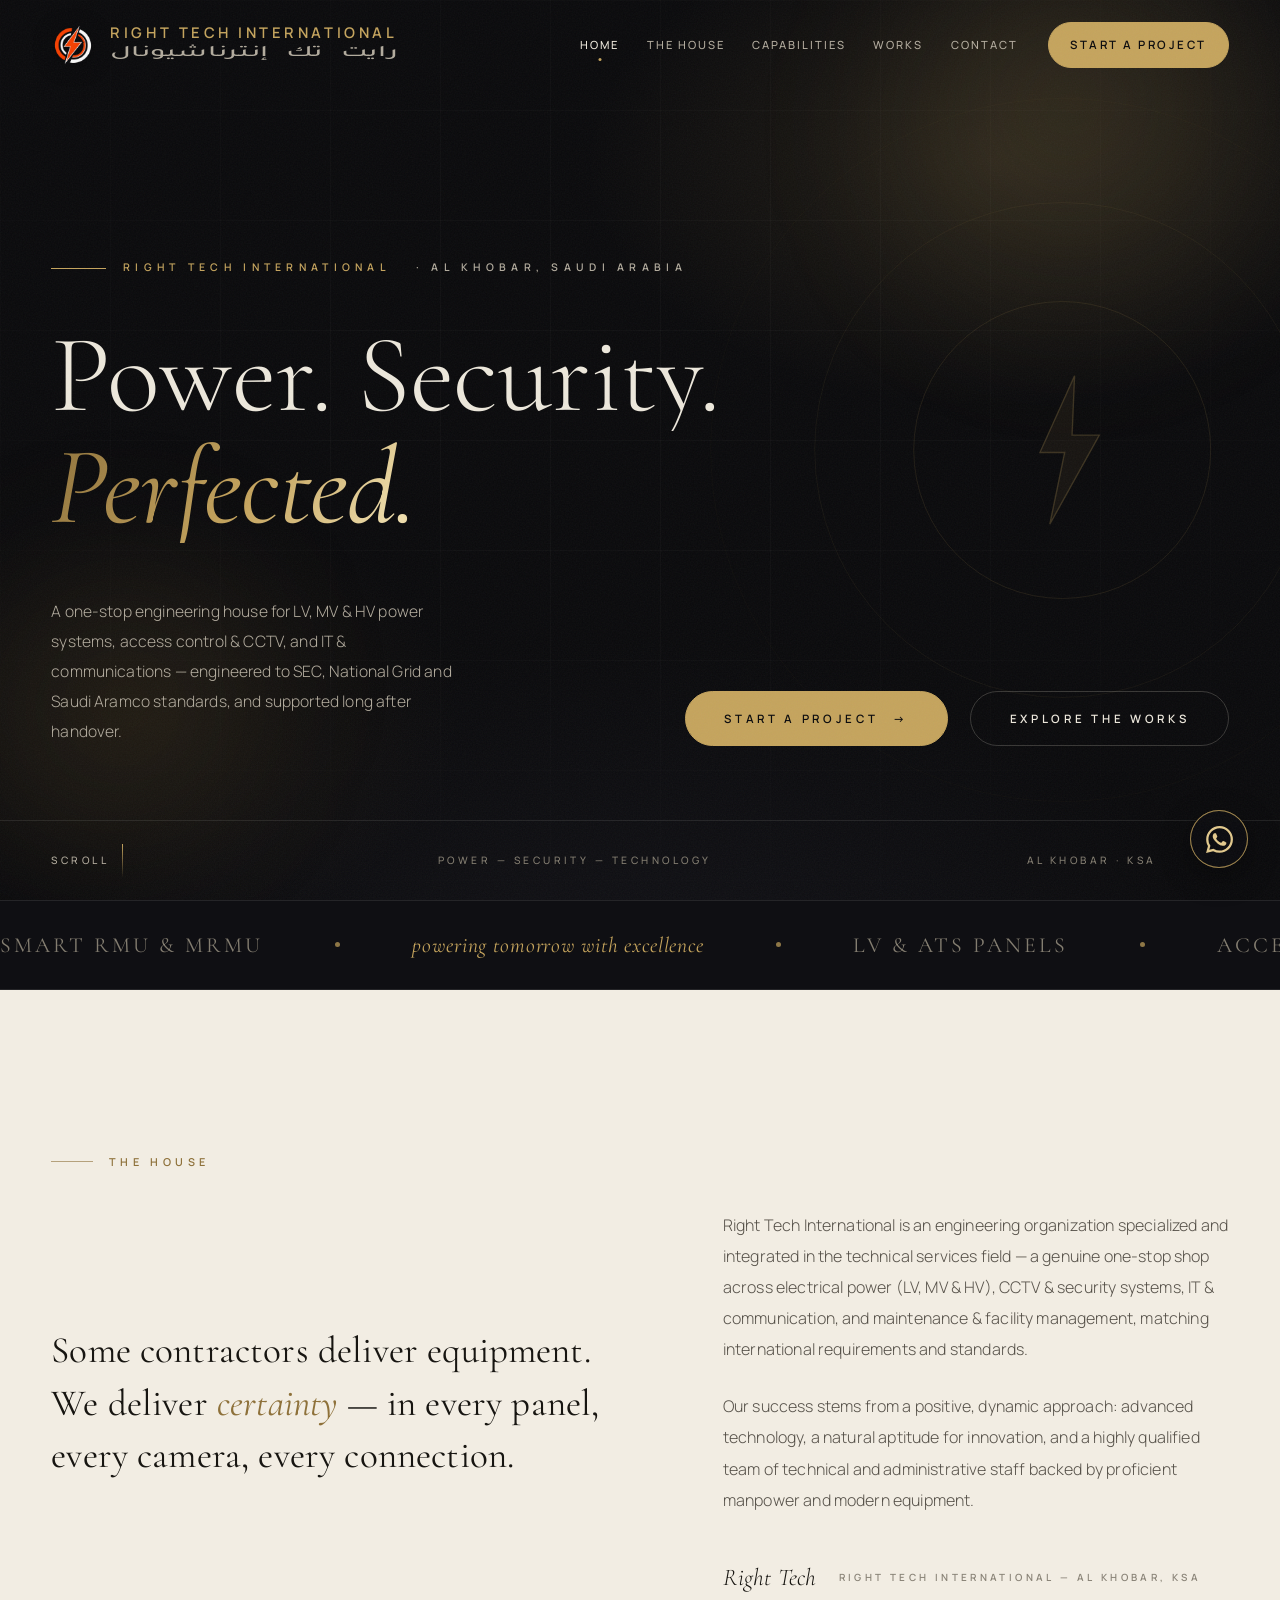
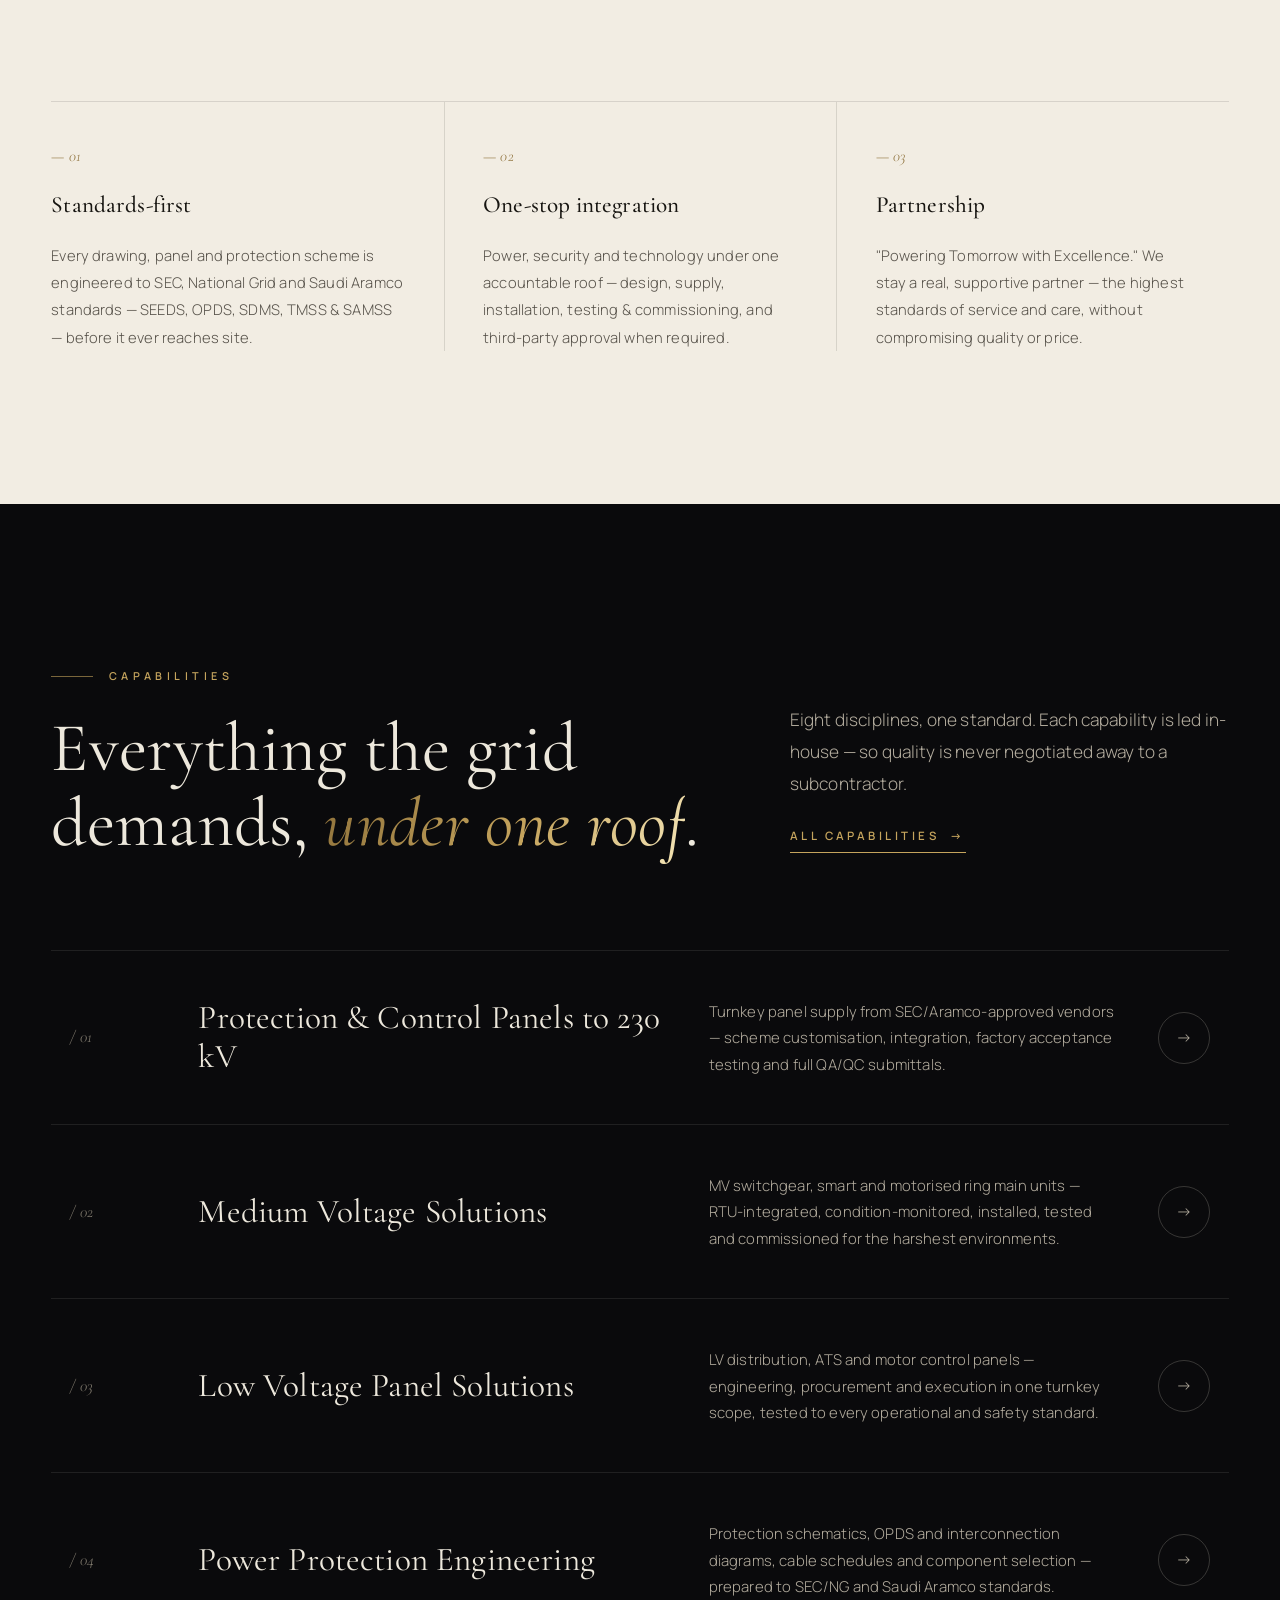
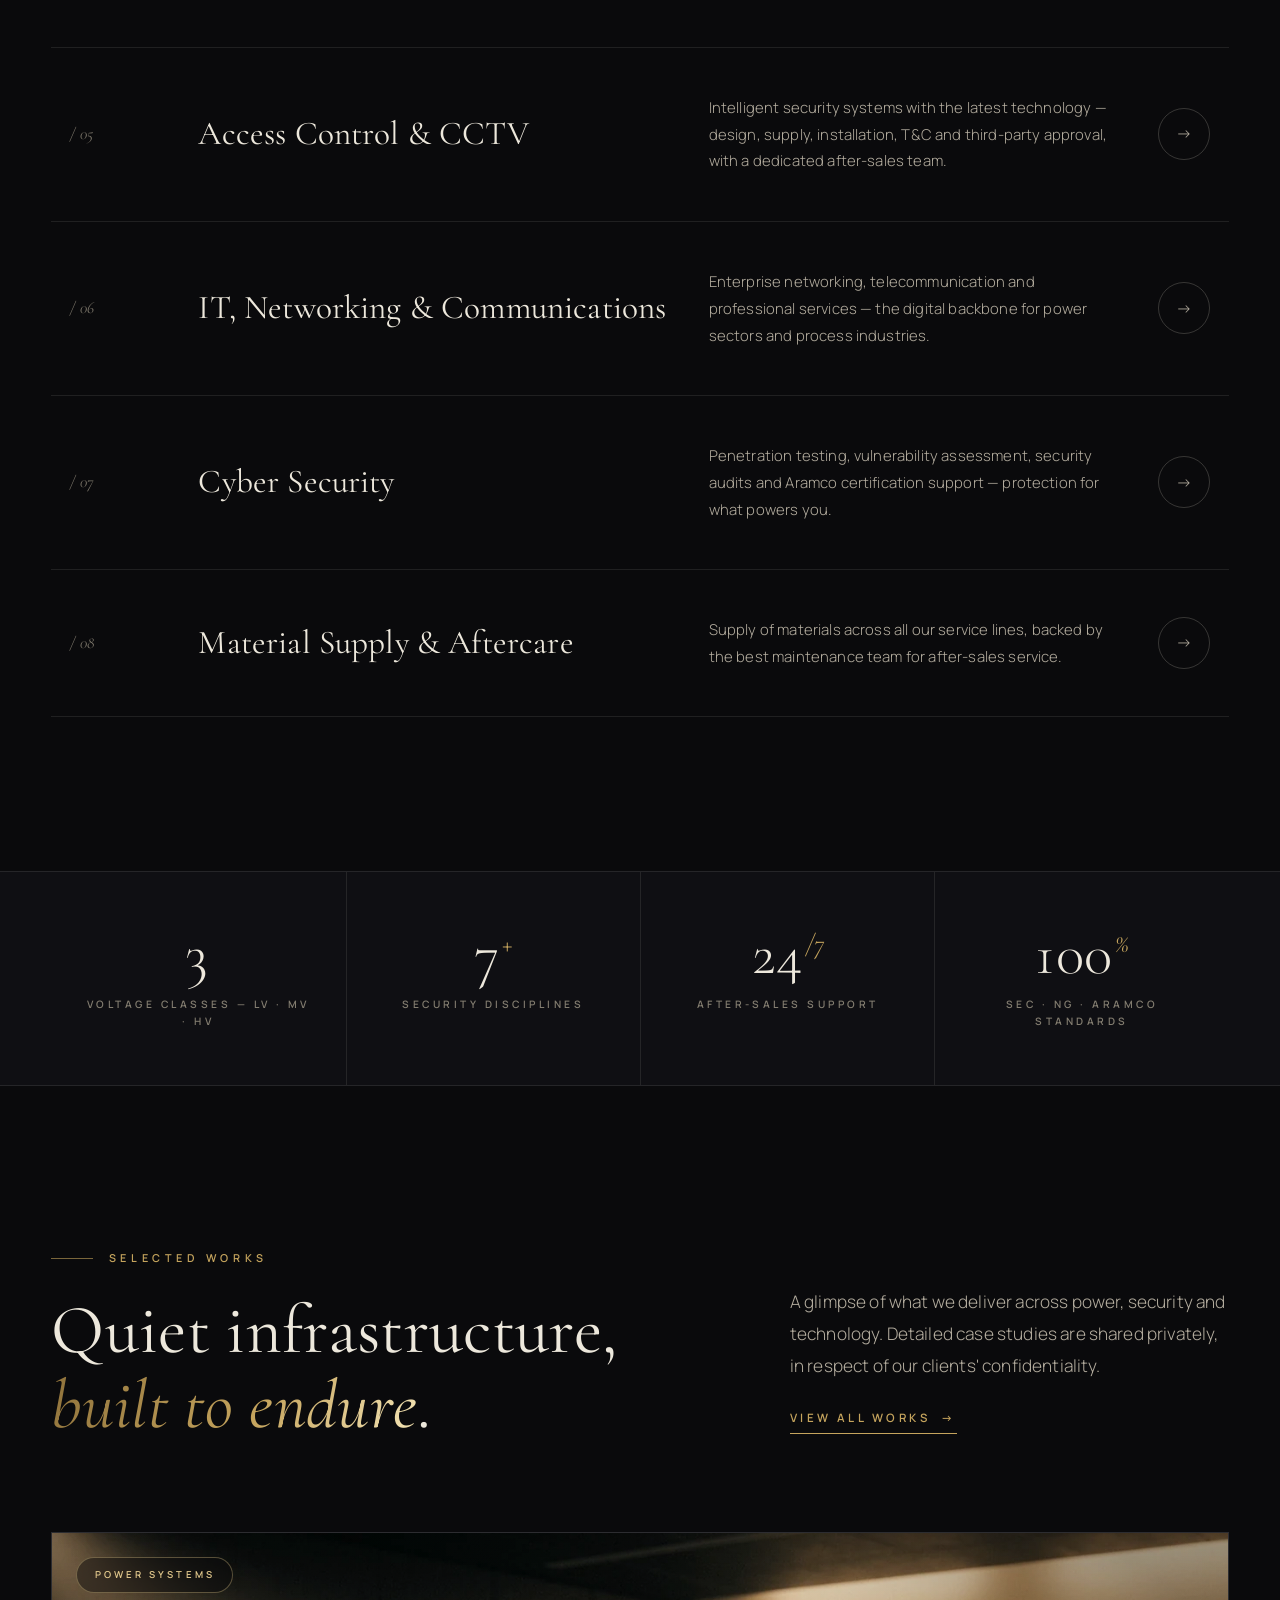
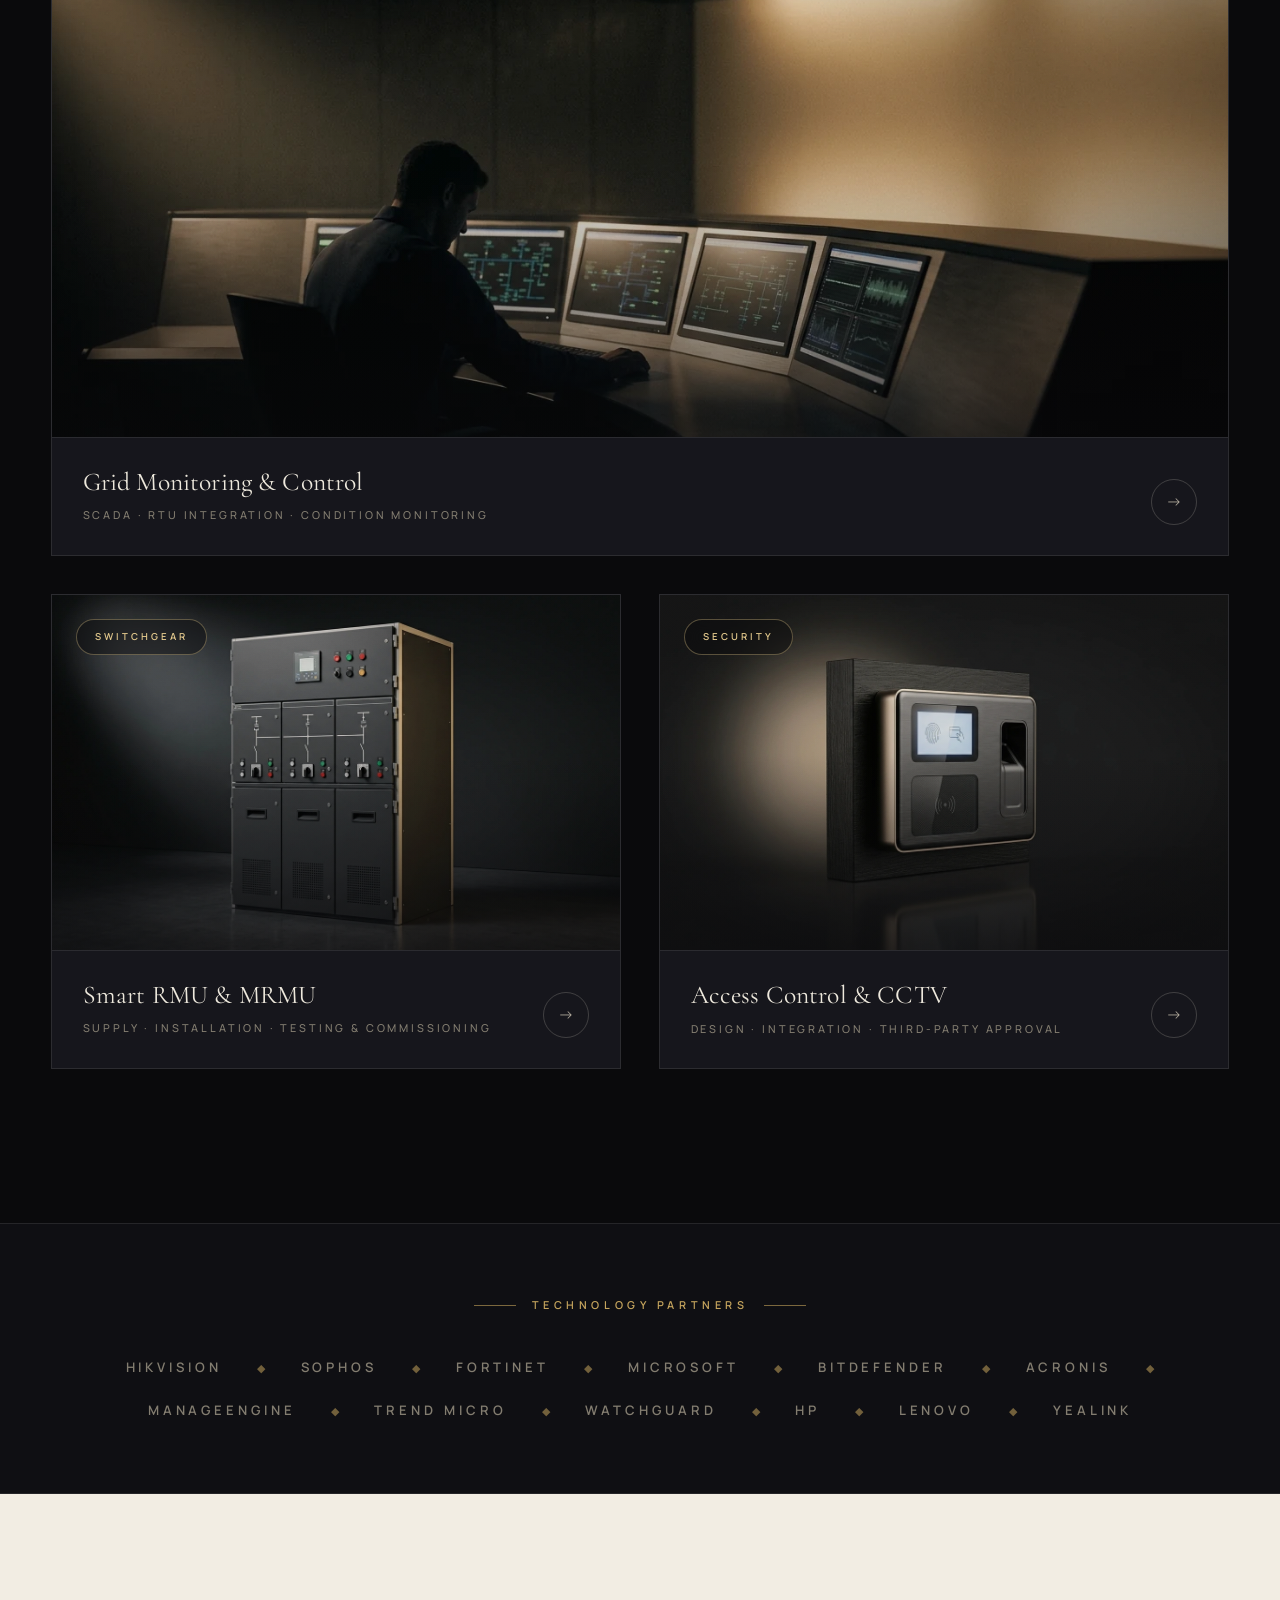
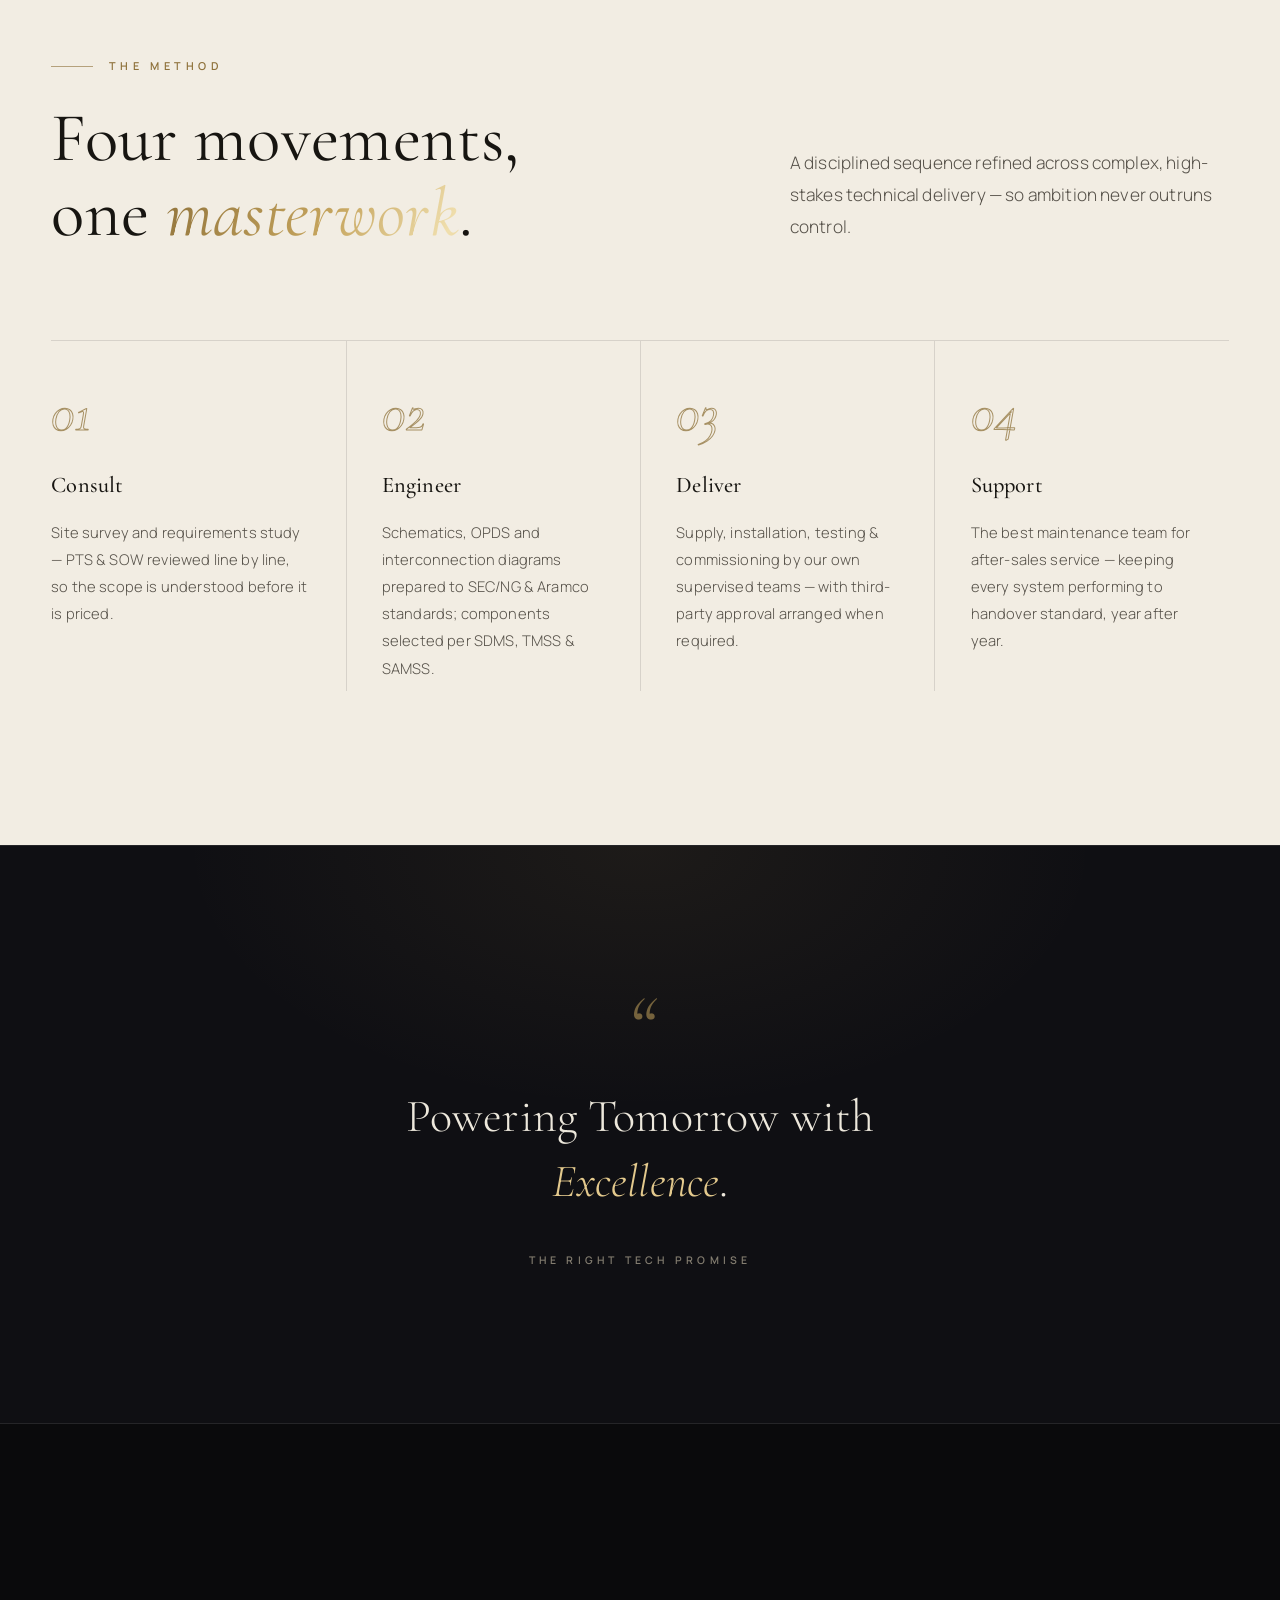
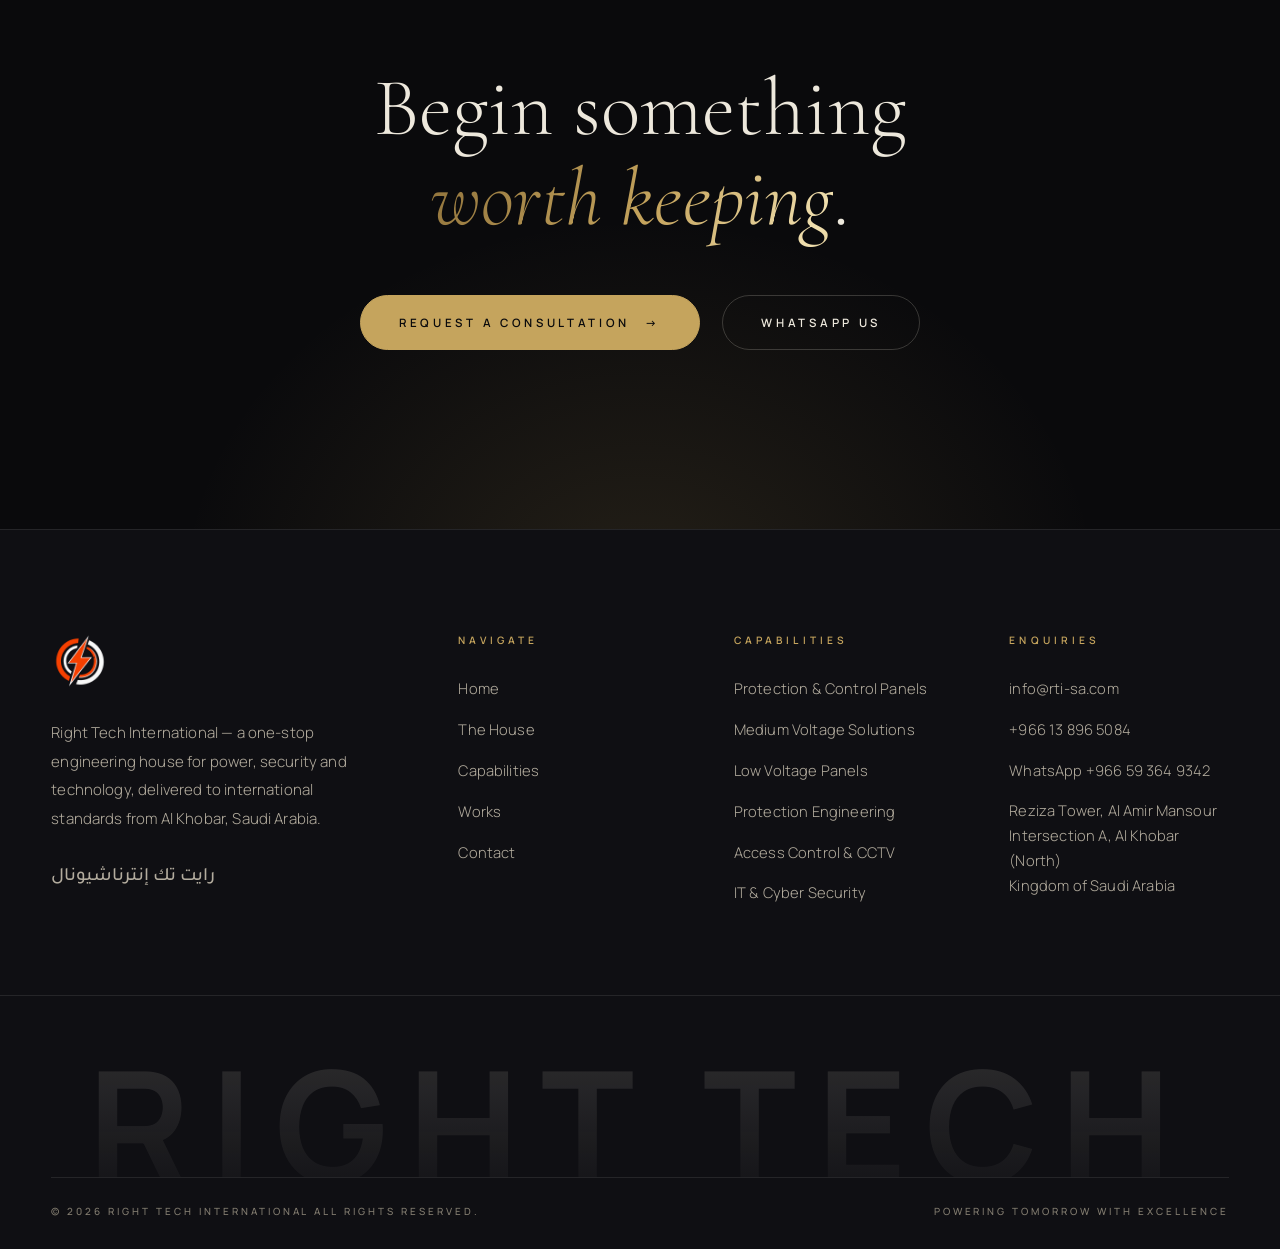
==== commit d0fae2fd: "Stretch Arabic nav line horizontally (scaleX 1.93) to span full English width" ====
--- a/index.html
+++ b/index.html
@@ -28,7 +28,7 @@
 <link rel="icon" type="image/png" sizes="32x32" href="assets/favicon-32.png?v=3">
 <link rel="icon" type="image/png" sizes="16x16" href="assets/favicon-16.png?v=3">
 <link rel="apple-touch-icon" href="assets/apple-touch-icon.png?v=3">
-<link rel="stylesheet" href="css/style.css?v=7">
+<link rel="stylesheet" href="css/style.css?v=8">
 </head>
 <body>
 
@@ -478,6 +478,6 @@
   <svg viewBox="0 0 24 24" fill="currentColor" aria-hidden="true"><path d="M17.472 14.382c-.297-.149-1.758-.867-2.03-.967-.273-.099-.471-.148-.67.15-.197.297-.767.966-.94 1.164-.173.199-.347.223-.644.075-.297-.15-1.255-.463-2.39-1.475-.883-.788-1.48-1.761-1.653-2.059-.173-.297-.018-.458.13-.606.134-.133.297-.347.446-.52.149-.174.198-.298.297-.497.1-.198.05-.371-.025-.52-.075-.149-.669-1.612-.916-2.207-.242-.579-.487-.5-.669-.51-.173-.008-.371-.01-.57-.01-.198 0-.52.074-.792.372-.272.297-1.04 1.016-1.04 2.479 0 1.462 1.065 2.875 1.213 3.074.149.198 2.096 3.2 5.077 4.487.709.306 1.262.489 1.694.625.712.227 1.36.195 1.871.118.571-.085 1.758-.719 2.006-1.413.248-.694.248-1.289.173-1.413-.074-.124-.272-.198-.57-.347m-5.421 7.403h-.004a9.87 9.87 0 01-5.031-1.378l-.361-.214-3.741.982.998-3.648-.235-.374a9.86 9.86 0 01-1.51-5.26c.001-5.45 4.436-9.884 9.888-9.884 2.64 0 5.122 1.03 6.988 2.898a9.825 9.825 0 012.893 6.994c-.003 5.45-4.437 9.884-9.885 9.884m8.413-18.297A11.815 11.815 0 0012.05 0C5.495 0 .16 5.335.157 11.892c0 2.096.547 4.142 1.588 5.945L.057 24l6.305-1.654a11.882 11.882 0 005.683 1.448h.005c6.554 0 11.89-5.335 11.893-11.893a11.821 11.821 0 00-3.48-8.413z"/></svg>
 </a>
 
-<script src="js/main.js?v=7" defer></script>
+<script src="js/main.js?v=8" defer></script>
 </body>
 </html>
--- a/css/style.css
+++ b/css/style.css
@@ -318,7 +318,12 @@
   /* centred under the English, with gentle word spacing for an airy feel
      that echoes the letter-spaced Latin line (never letter-space Arabic) */
   text-align: center;
-  word-spacing: 1em;
+  word-spacing: 0.35em;
+  /* stretch the letterforms horizontally so the line spans the full
+     width of the English above it (transform doesn't affect layout) */
+  display: block;
+  transform: scaleX(1.93);
+  transform-origin: center;
 }
 
 .nav__links { display: flex; align-items: center; gap: 2.6rem; }
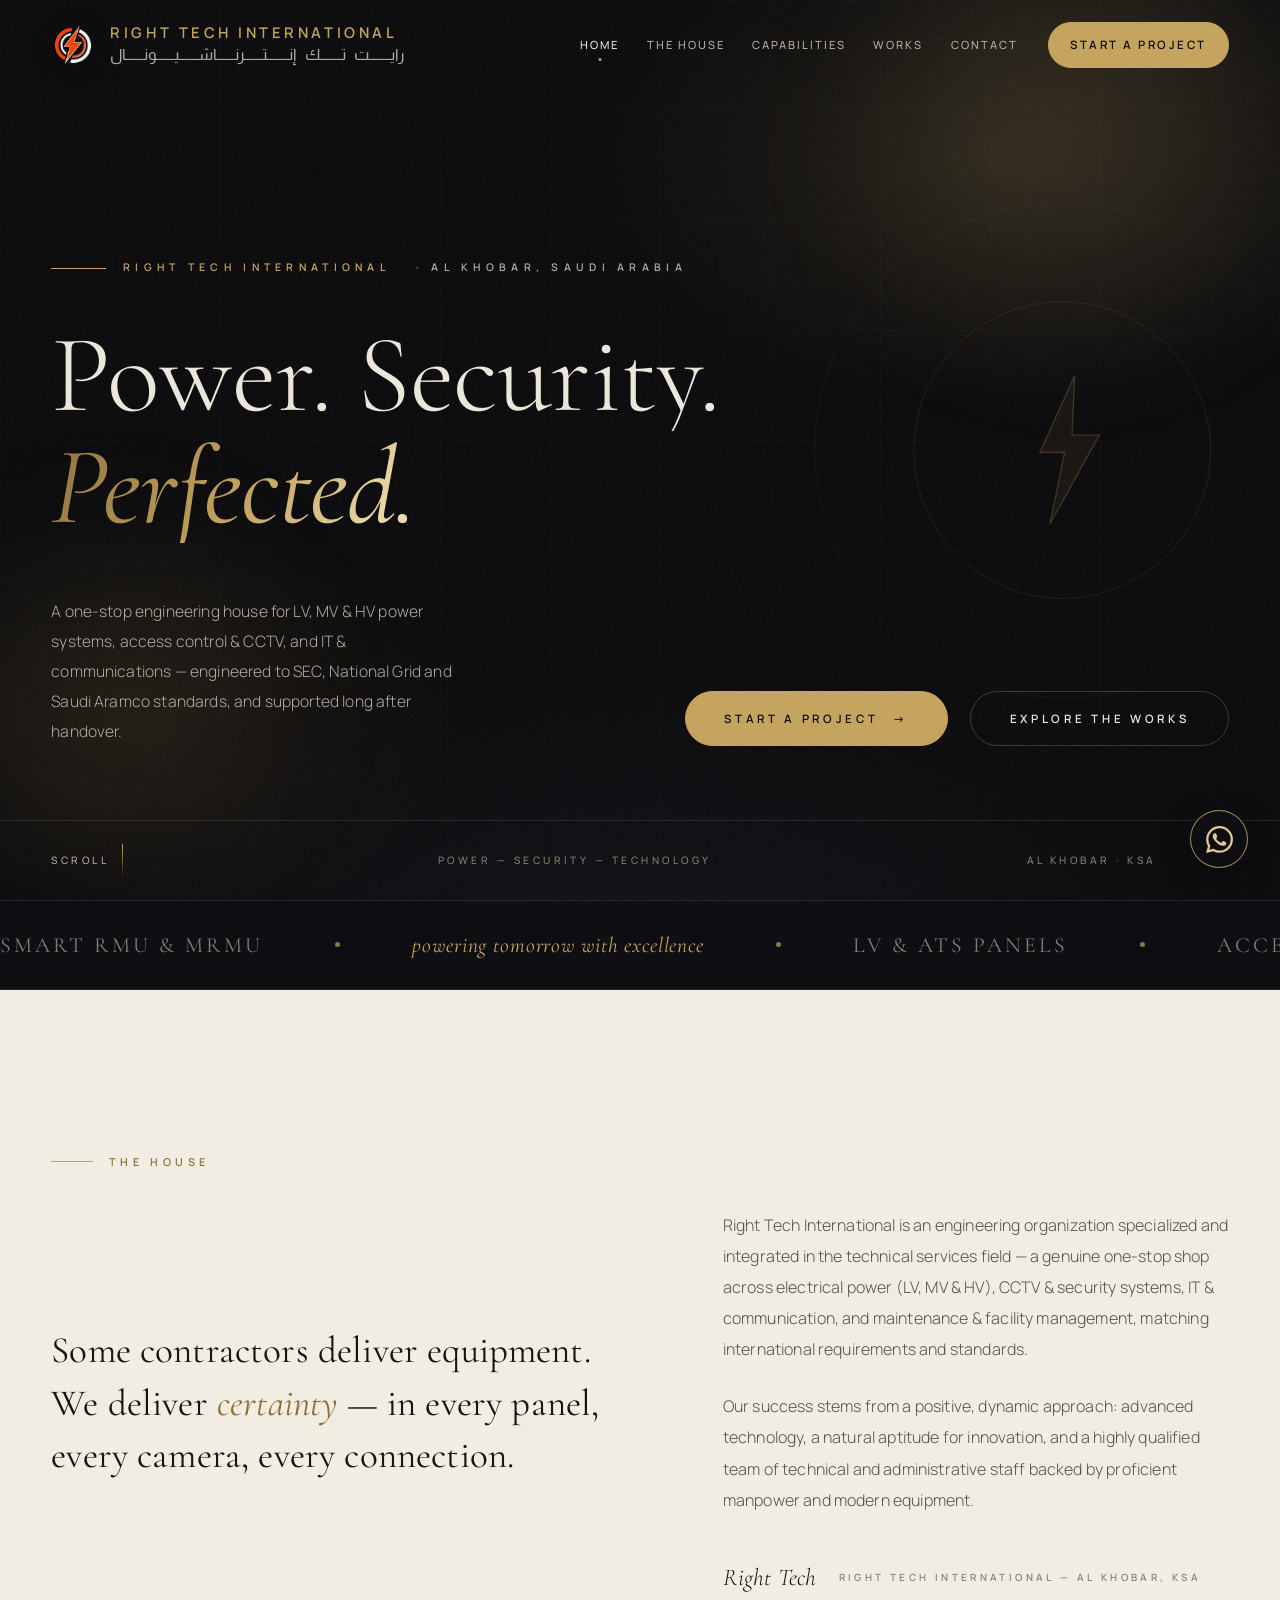
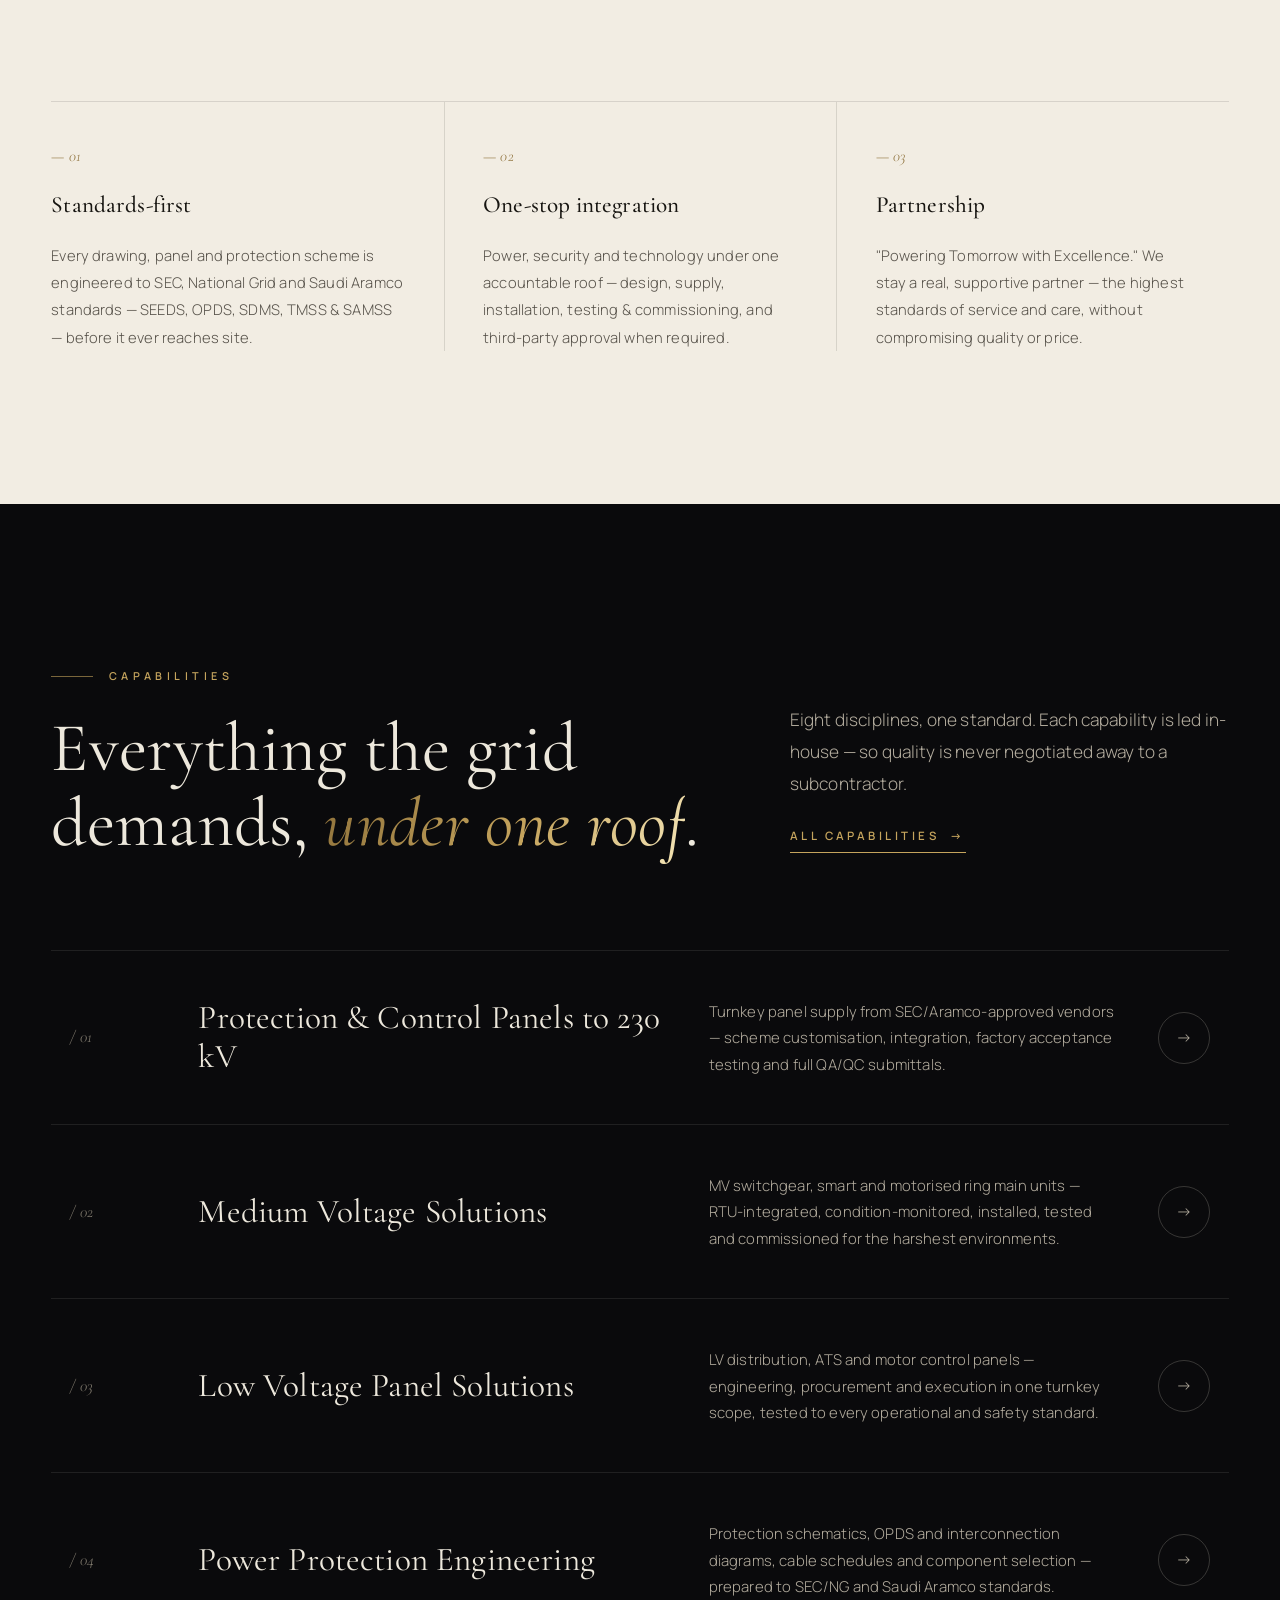
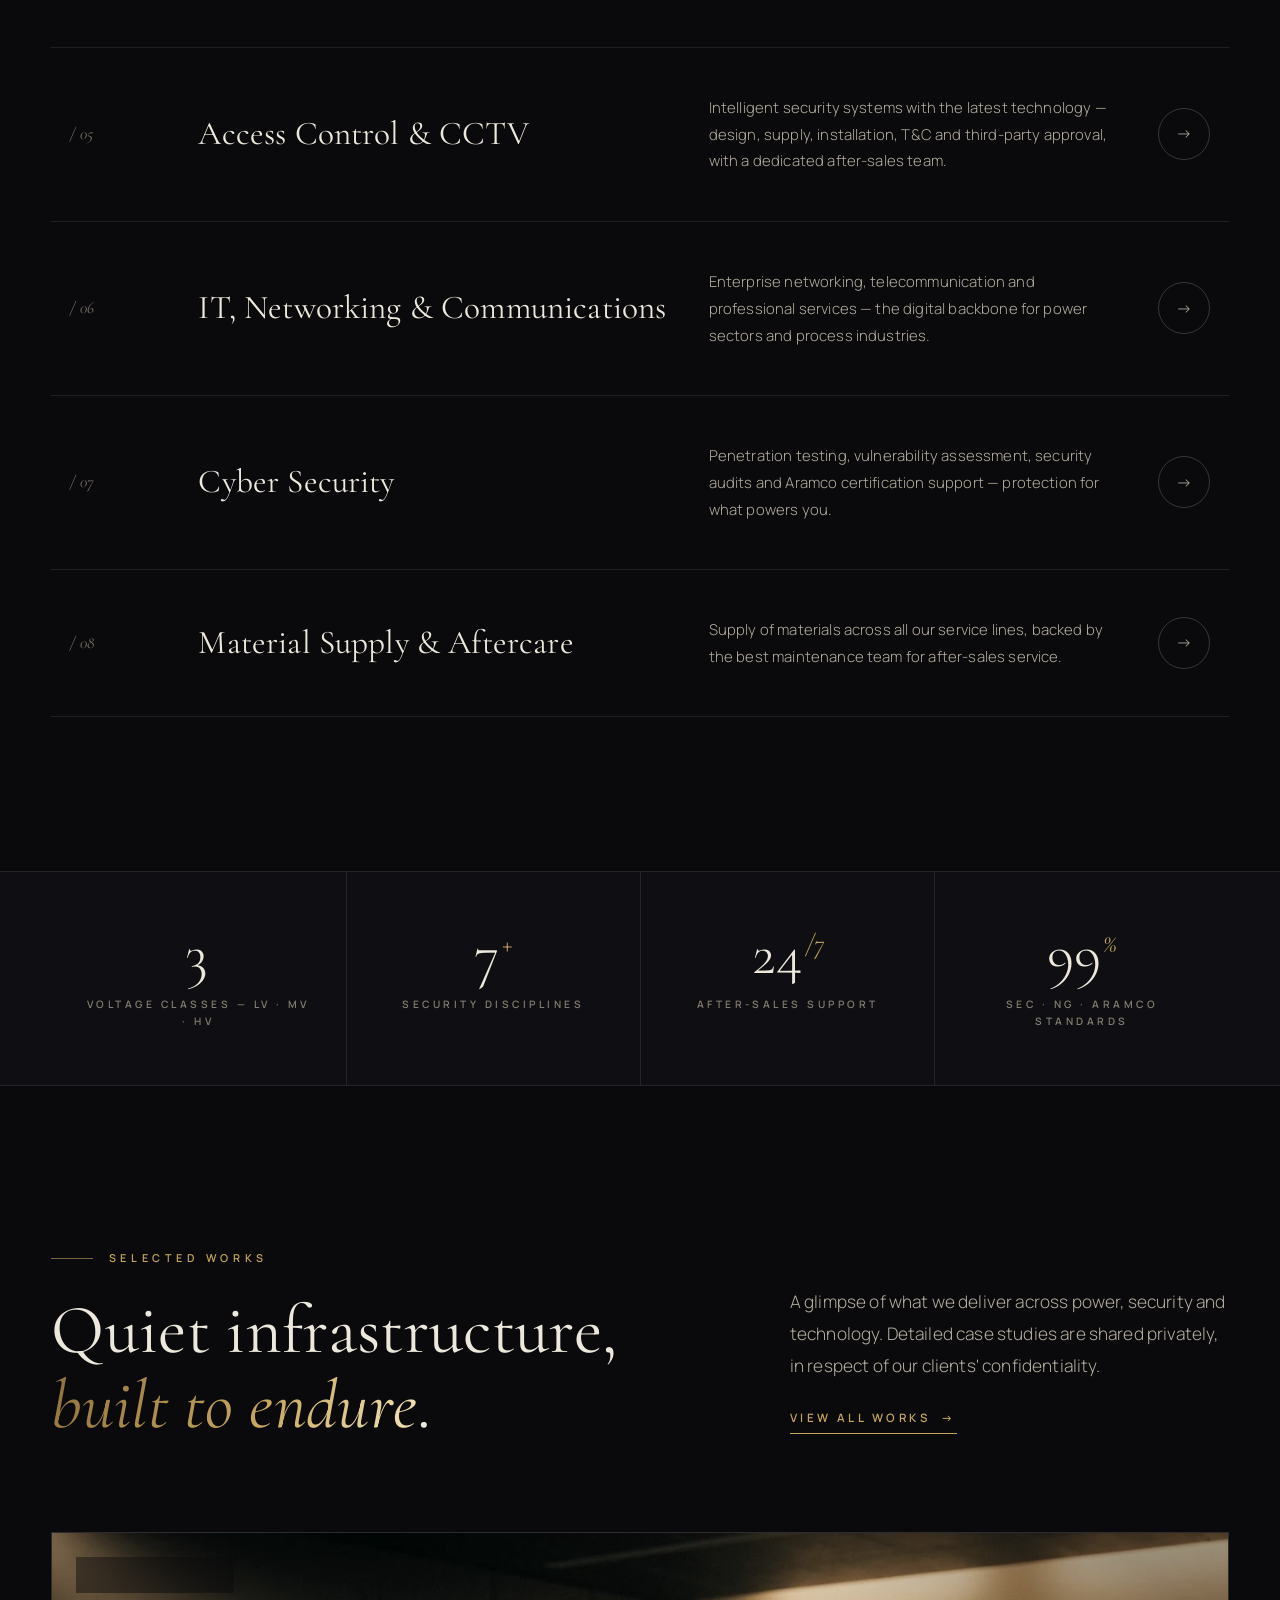
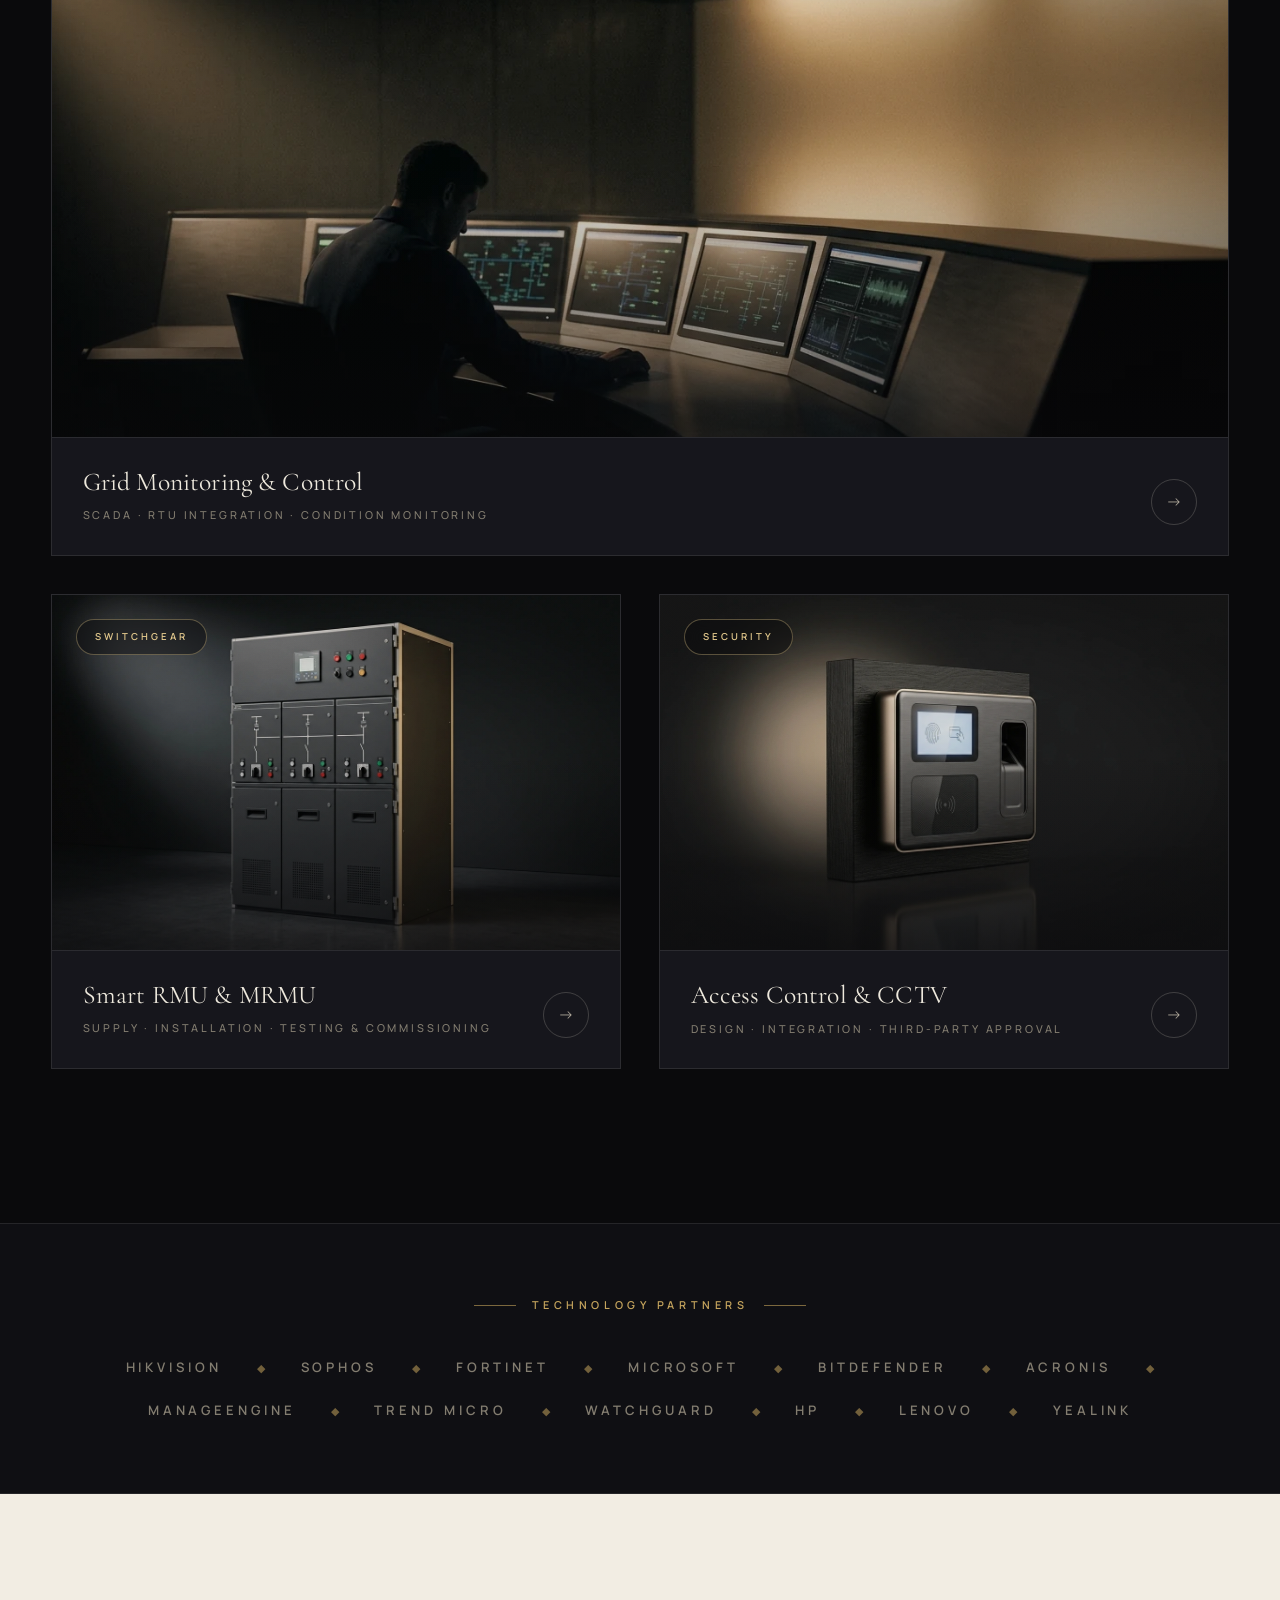
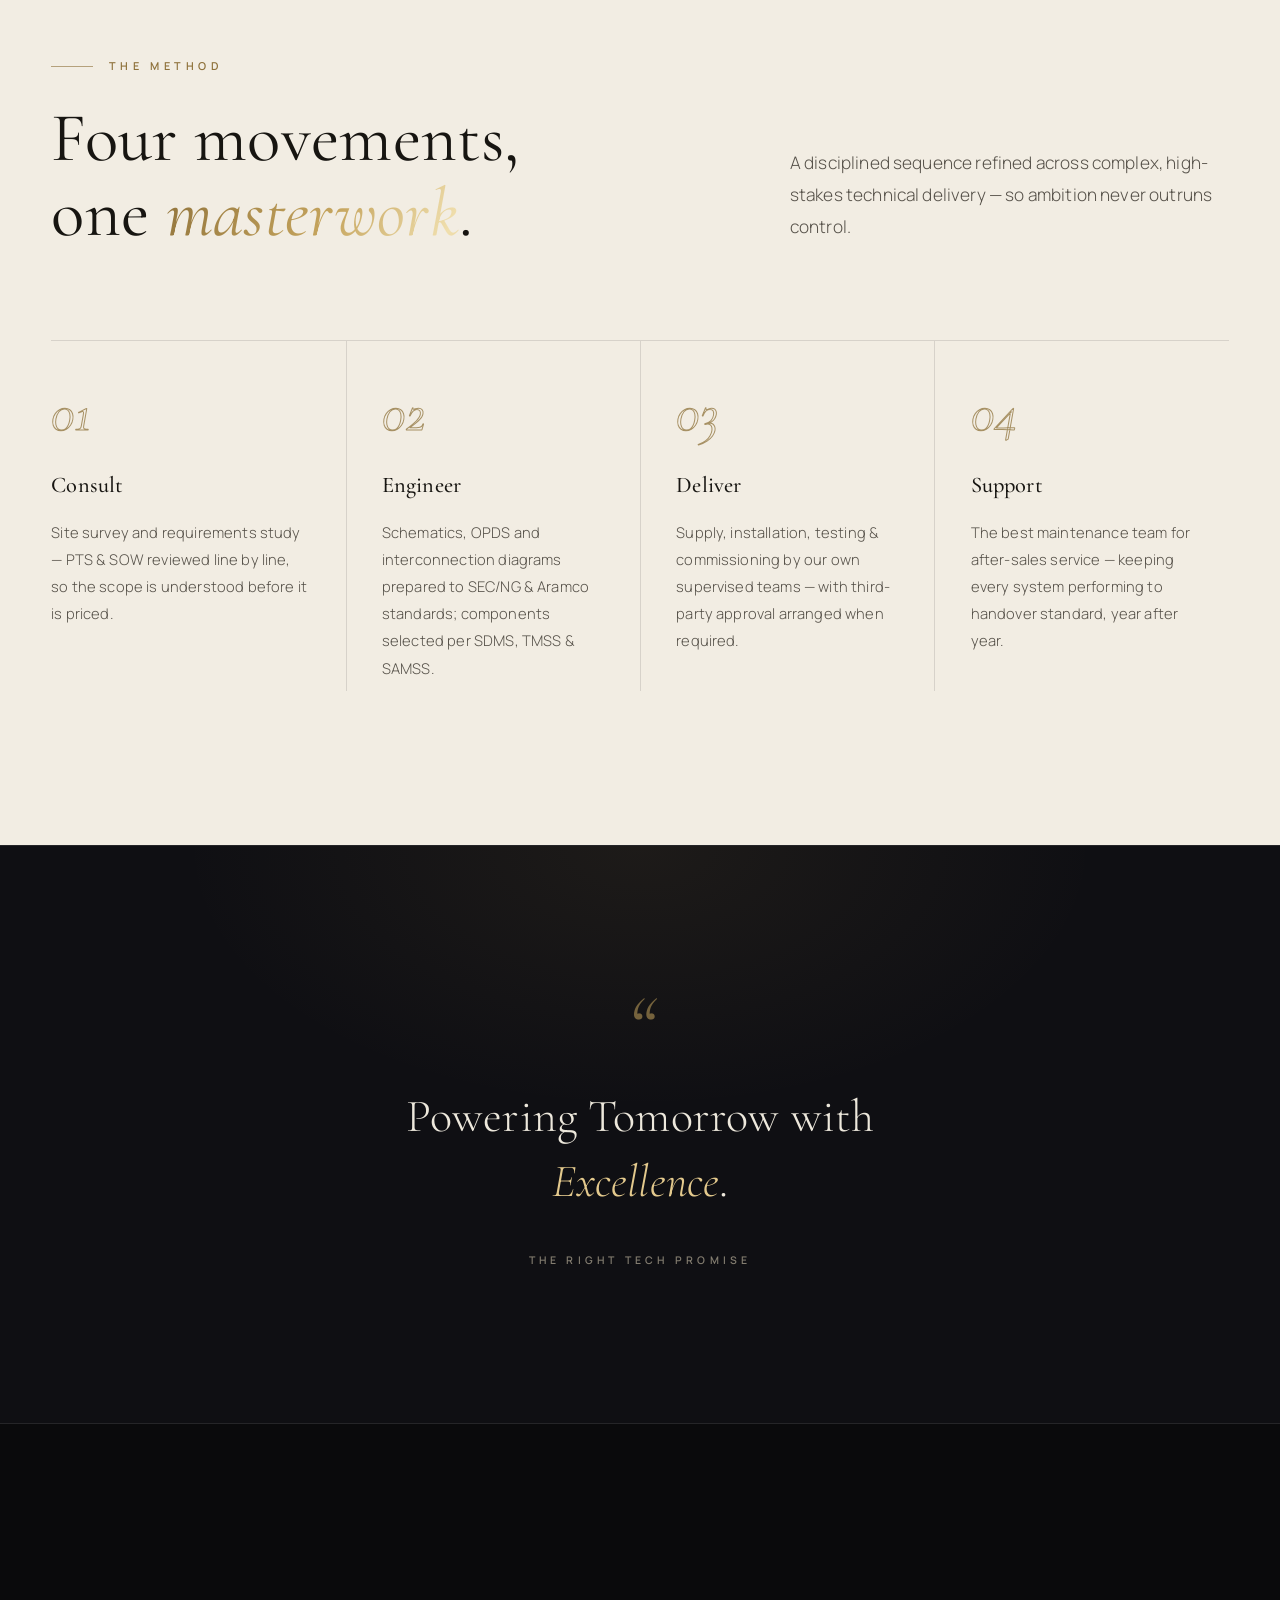
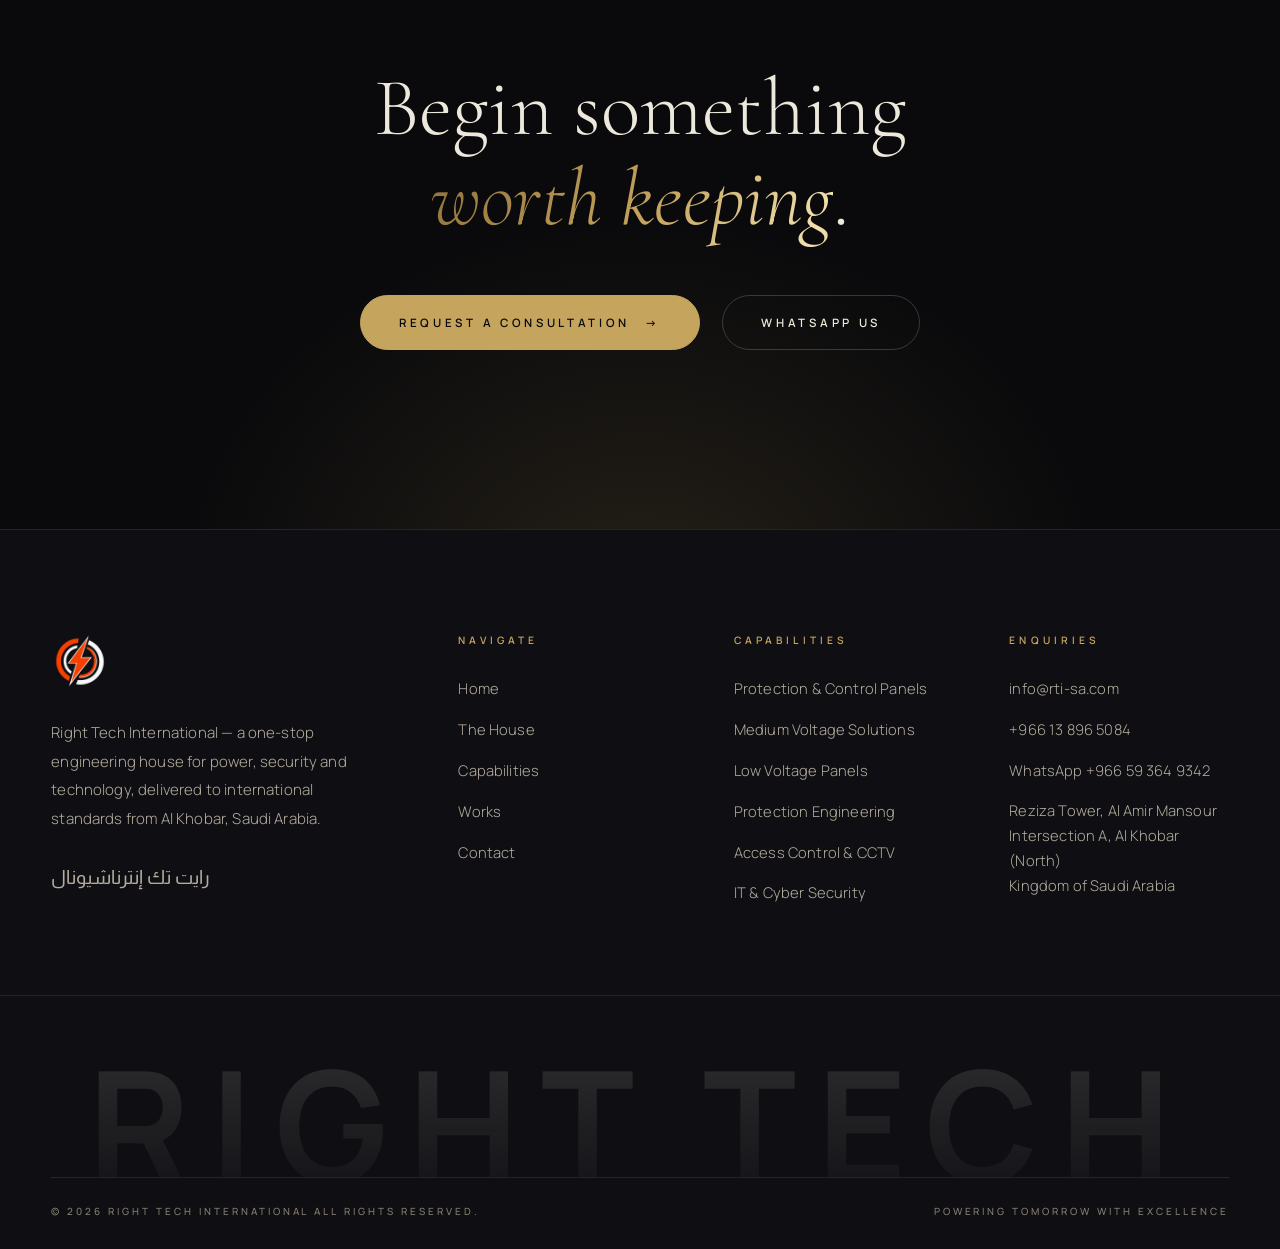
==== commit 20ab2c89: "Arabic nav: switch to Almarai and justify with kashida, not scaleX Swaps the Arabic face from Tajawa" ====
--- a/index.html
+++ b/index.html
@@ -23,12 +23,12 @@
 <script type="application/ld+json">{"@context":"https://schema.org","@type":"Organization","name":"Right Tech International","alternateName":"RTI","url":"https://rti-sa.com/","logo":"https://rti-sa.com/assets/site-icon-512.png","description":"One-stop engineering organization for electrical power (LV, MV & HV), CCTV & security systems, IT & communication, and maintenance & facility management — matching international requirements and standards.","email":"info@rti-sa.com","telephone":"+966138965084","address":{"@type":"PostalAddress","streetAddress":"Suite 1/3, 2nd Floor, Reziza Tower, Al Amir Mansour Intersection A","addressLocality":"Al Khobar","addressRegion":"Eastern Province","addressCountry":"SA"},"contactPoint":[{"@type":"ContactPoint","telephone":"+966138965084","contactType":"customer service","email":"info@rti-sa.com"},{"@type":"ContactPoint","telephone":"+966593649342","contactType":"sales"}],"slogan":"Powering Tomorrow with Excellence","sameAs":[]}</script>
 <link rel="preconnect" href="https://fonts.googleapis.com">
 <link rel="preconnect" href="https://fonts.gstatic.com" crossorigin>
-<link href="https://fonts.googleapis.com/css2?family=Cormorant+Garamond:ital,wght@0,300;0,400;0,500;0,600;1,300;1,400;1,500&family=Manrope:wght@200;300;400;500;600;700&family=Tajawal:wght@400;500;700&display=swap" rel="stylesheet">
+<link href="https://fonts.googleapis.com/css2?family=Cormorant+Garamond:ital,wght@0,300;0,400;0,500;0,600;1,300;1,400;1,500&family=Manrope:wght@200;300;400;500;600;700&family=Almarai:wght@400;700&display=swap" rel="stylesheet">
 <link rel="icon" href="assets/favicon.ico?v=3" sizes="any">
 <link rel="icon" type="image/png" sizes="32x32" href="assets/favicon-32.png?v=3">
 <link rel="icon" type="image/png" sizes="16x16" href="assets/favicon-16.png?v=3">
 <link rel="apple-touch-icon" href="assets/apple-touch-icon.png?v=3">
-<link rel="stylesheet" href="css/style.css?v=8">
+<link rel="stylesheet" href="css/style.css?v=9">
 </head>
 <body>
 
@@ -51,7 +51,7 @@
       <img src="assets/right-tech-mark.png" alt="Right Tech International logo" width="342" height="319">
       <span class="nav__brand-text">
         <span class="nav__brand-sub">Right Tech International</span>
-        <span class="nav__brand-ar" dir="rtl" lang="ar">رايت تك إنترناشيونال</span>
+        <span class="nav__brand-ar" dir="rtl" lang="ar" aria-label="رايت تك إنترناشيونال">رايـــــــت تـــــــك إنـــــــتــــــرنــــــاشــــــيــــــونــــــال</span>
       </span>
     </a>
 
@@ -478,6 +478,6 @@
   <svg viewBox="0 0 24 24" fill="currentColor" aria-hidden="true"><path d="M17.472 14.382c-.297-.149-1.758-.867-2.03-.967-.273-.099-.471-.148-.67.15-.197.297-.767.966-.94 1.164-.173.199-.347.223-.644.075-.297-.15-1.255-.463-2.39-1.475-.883-.788-1.48-1.761-1.653-2.059-.173-.297-.018-.458.13-.606.134-.133.297-.347.446-.52.149-.174.198-.298.297-.497.1-.198.05-.371-.025-.52-.075-.149-.669-1.612-.916-2.207-.242-.579-.487-.5-.669-.51-.173-.008-.371-.01-.57-.01-.198 0-.52.074-.792.372-.272.297-1.04 1.016-1.04 2.479 0 1.462 1.065 2.875 1.213 3.074.149.198 2.096 3.2 5.077 4.487.709.306 1.262.489 1.694.625.712.227 1.36.195 1.871.118.571-.085 1.758-.719 2.006-1.413.248-.694.248-1.289.173-1.413-.074-.124-.272-.198-.57-.347m-5.421 7.403h-.004a9.87 9.87 0 01-5.031-1.378l-.361-.214-3.741.982.998-3.648-.235-.374a9.86 9.86 0 01-1.51-5.26c.001-5.45 4.436-9.884 9.888-9.884 2.64 0 5.122 1.03 6.988 2.898a9.825 9.825 0 012.893 6.994c-.003 5.45-4.437 9.884-9.885 9.884m8.413-18.297A11.815 11.815 0 0012.05 0C5.495 0 .16 5.335.157 11.892c0 2.096.547 4.142 1.588 5.945L.057 24l6.305-1.654a11.882 11.882 0 005.683 1.448h.005c6.554 0 11.89-5.335 11.893-11.893a11.821 11.821 0 00-3.48-8.413z"/></svg>
 </a>
 
-<script src="js/main.js?v=8" defer></script>
+<script src="js/main.js?v=9" defer></script>
 </body>
 </html>
--- a/css/style.css
+++ b/css/style.css
@@ -37,7 +37,7 @@
   /* Type */
   --serif: "Cormorant Garamond", "Times New Roman", serif;
   --sans: "Manrope", "Helvetica Neue", Arial, sans-serif;
-  --arabic: "Tajawal", "Noto Sans Arabic", "Geeza Pro", "Segoe UI", sans-serif;
+  --arabic: "Almarai", "Noto Sans Arabic", "Geeza Pro", "Segoe UI", sans-serif;
 
   /* Rhythm */
   --sect: clamp(6rem, 12vw, 11rem);
@@ -310,20 +310,18 @@
 }
 .nav__brand-ar {
   font-family: var(--arabic);
-  font-size: 0.98rem; font-weight: 500;   /* Arabic reads optically smaller than Latin */
+  font-size: 0.98rem; font-weight: 400;   /* Arabic reads optically smaller than Latin */
   letter-spacing: 0;              /* never letter-space Arabic — it breaks the joins */
   line-height: 1.35;
   color: var(--t-mid);
   margin-top: 0.22rem;
-  /* centred under the English, with gentle word spacing for an airy feel
-     that echoes the letter-spaced Latin line (never letter-space Arabic) */
+  /* The line spans the full width of the English above it via kashida
+     (tatweel, U+0640) baked into the markup — elongation sits in the
+     connecting strokes, so the letterforms keep their drawn proportions.
+     No scaleX: geometric stretching distorts Arabic badly. */
   text-align: center;
   word-spacing: 0.35em;
-  /* stretch the letterforms horizontally so the line spans the full
-     width of the English above it (transform doesn't affect layout) */
   display: block;
-  transform: scaleX(1.93);
-  transform-origin: center;
 }
 
 .nav__links { display: flex; align-items: center; gap: 2.6rem; }
@@ -1042,7 +1040,7 @@
 .footer__brand img { height: 58px; width: auto; }
 .footer__brand .ar {
   font-family: var(--arabic);
-  font-size: 1.18rem; font-weight: 500;
+  font-size: 1.18rem; font-weight: 400;
   color: var(--t-mid);
   letter-spacing: 0;
   line-height: 1.7;
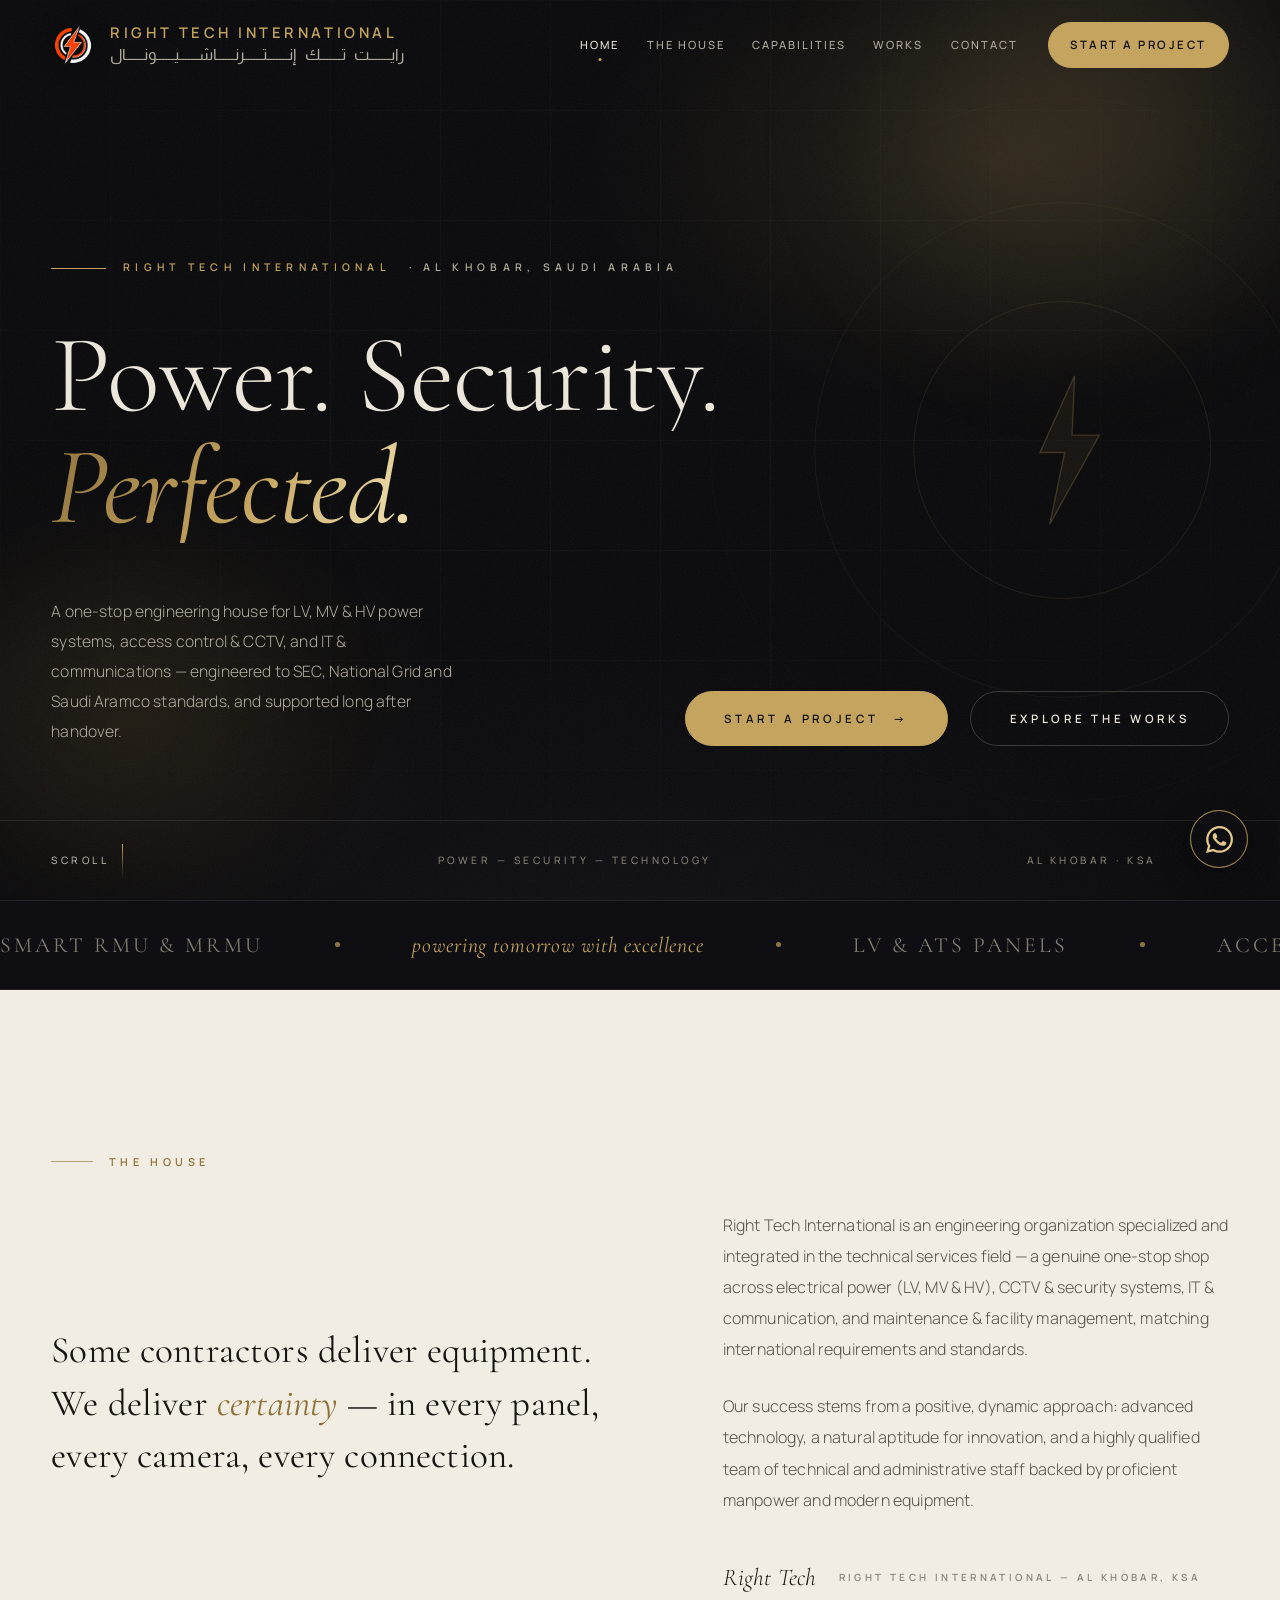
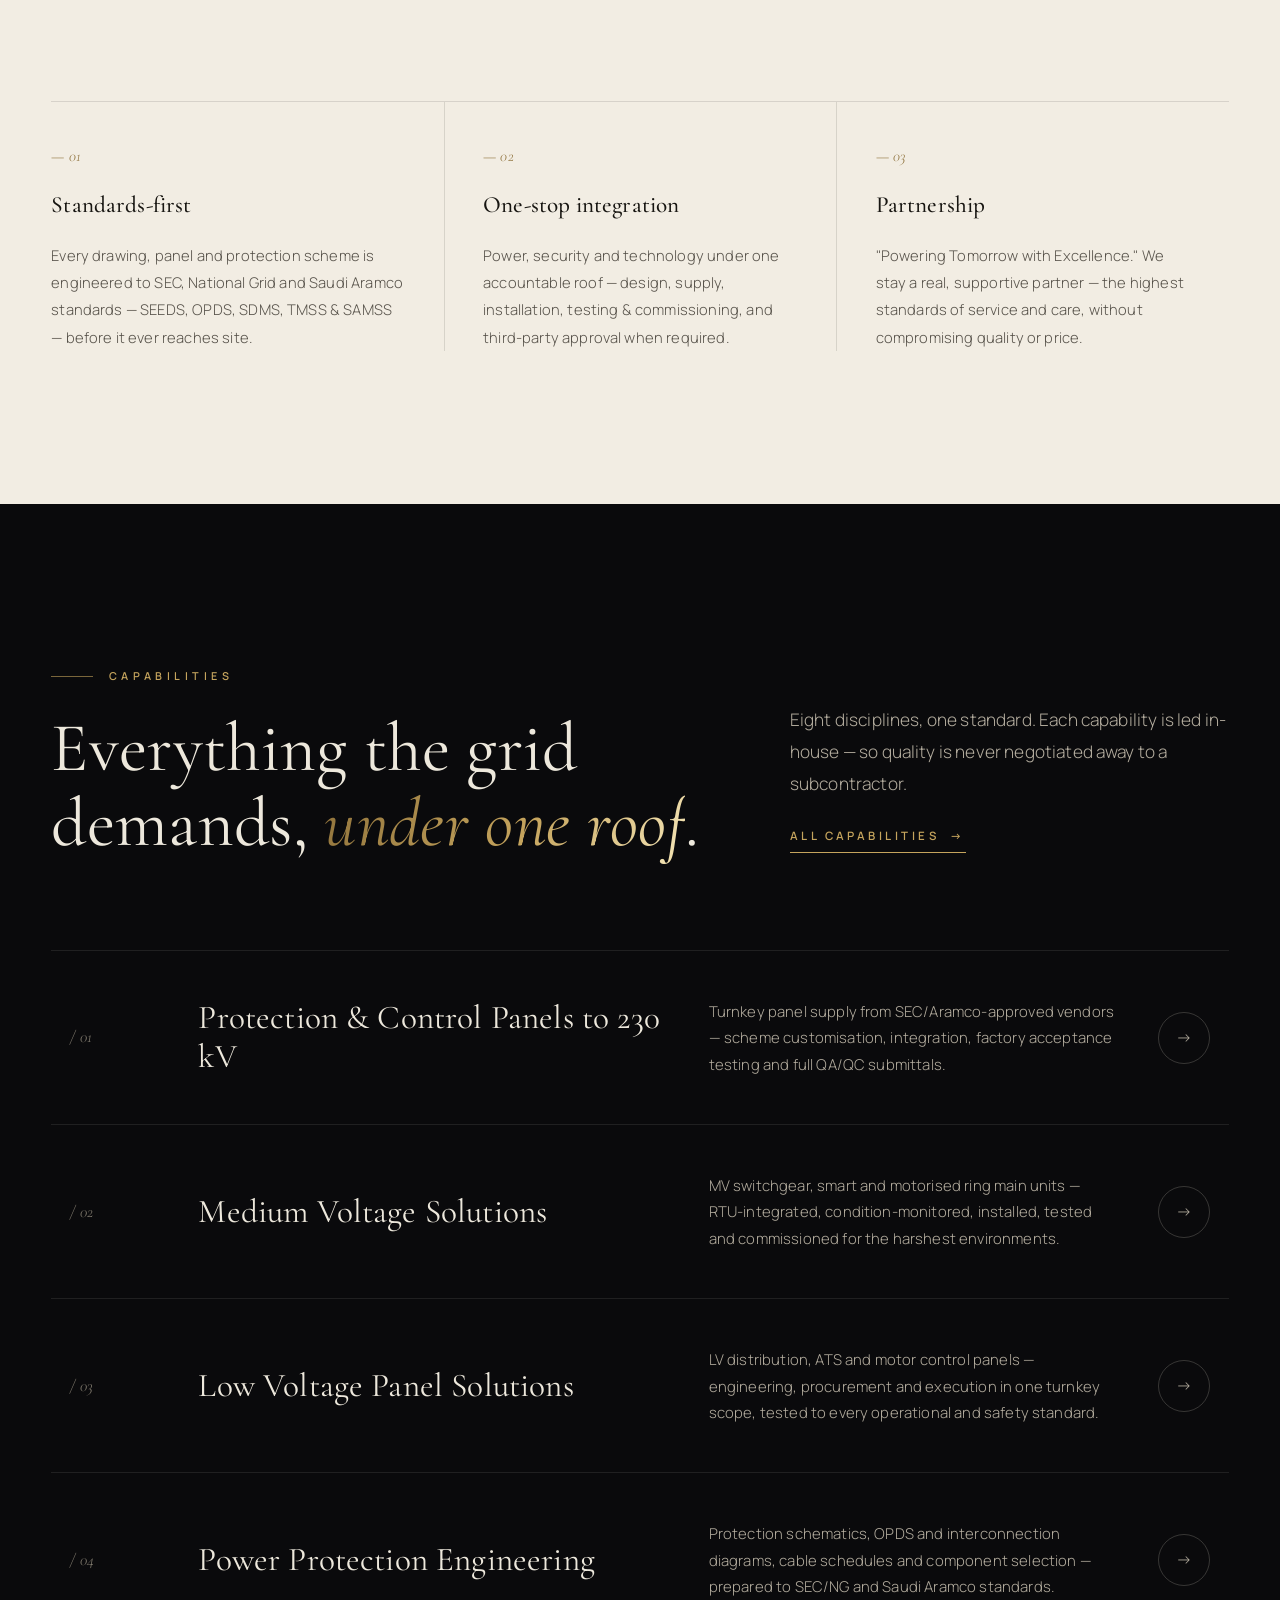
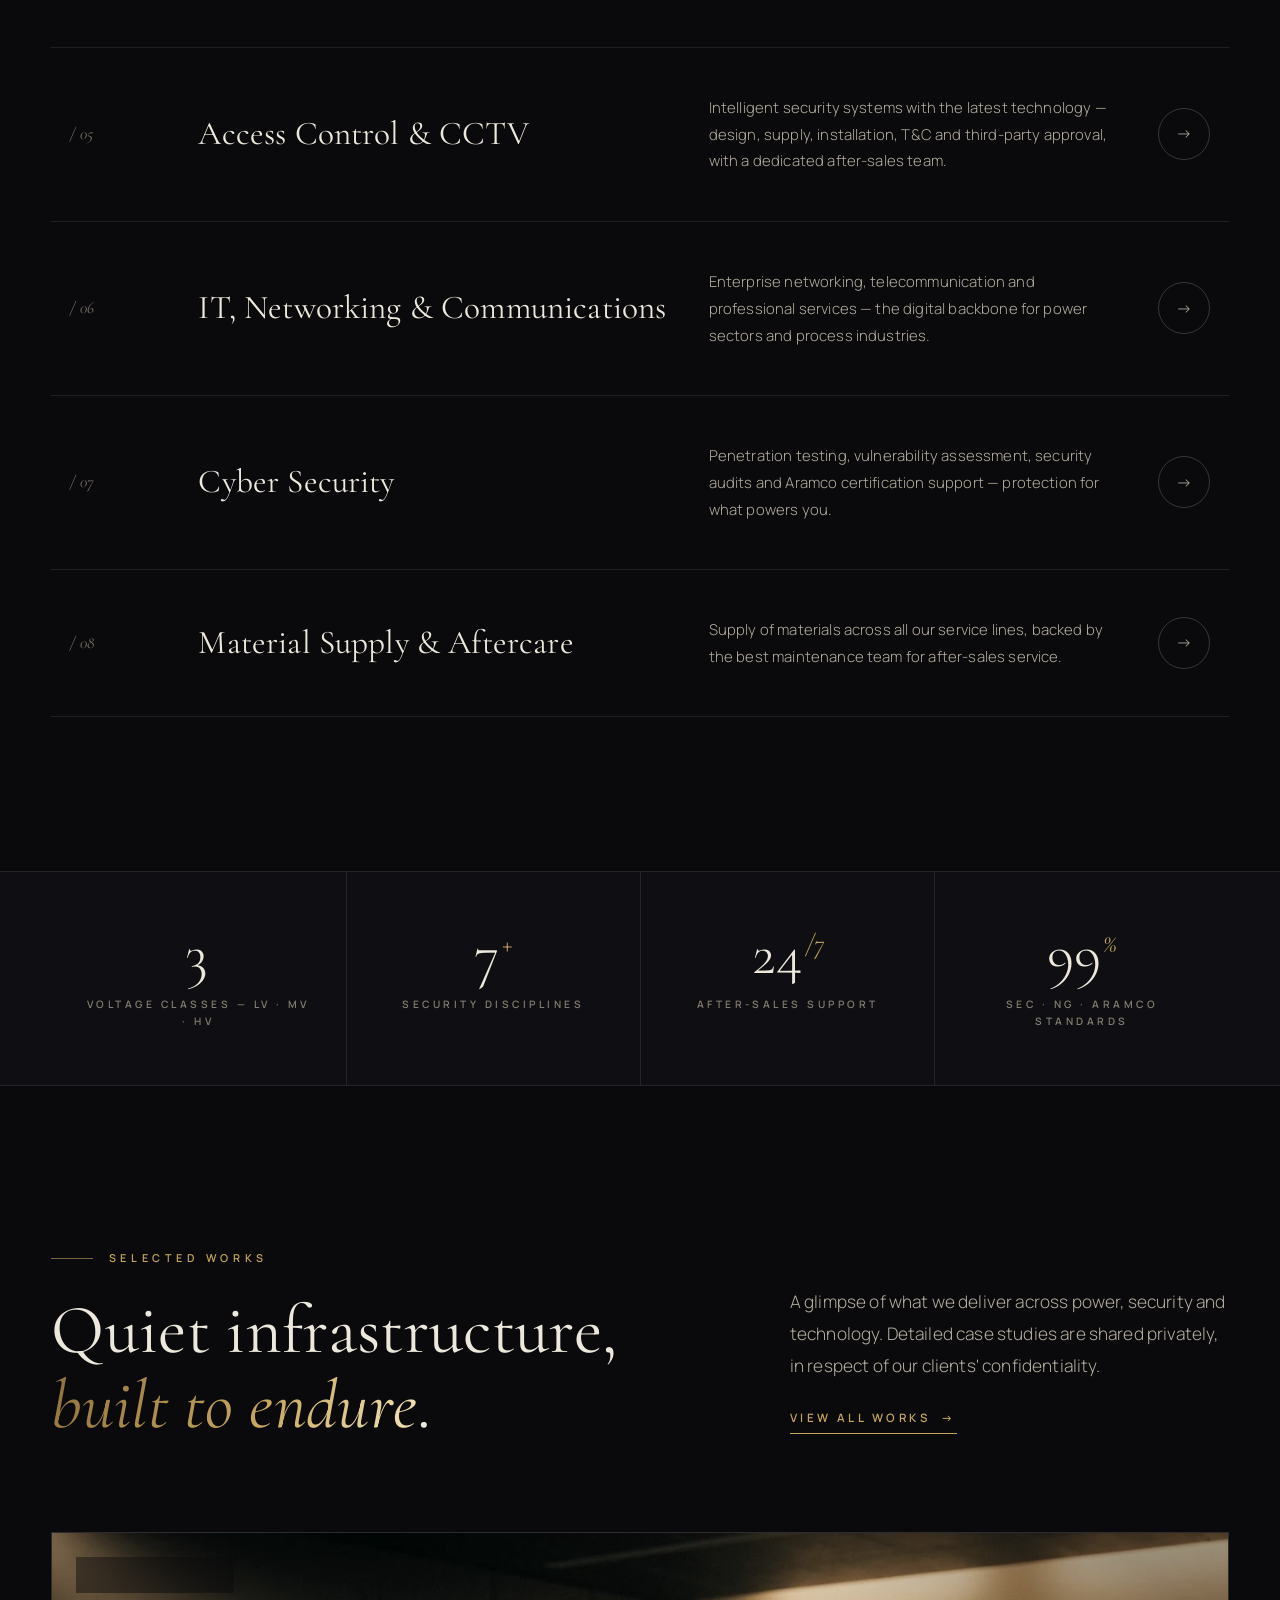
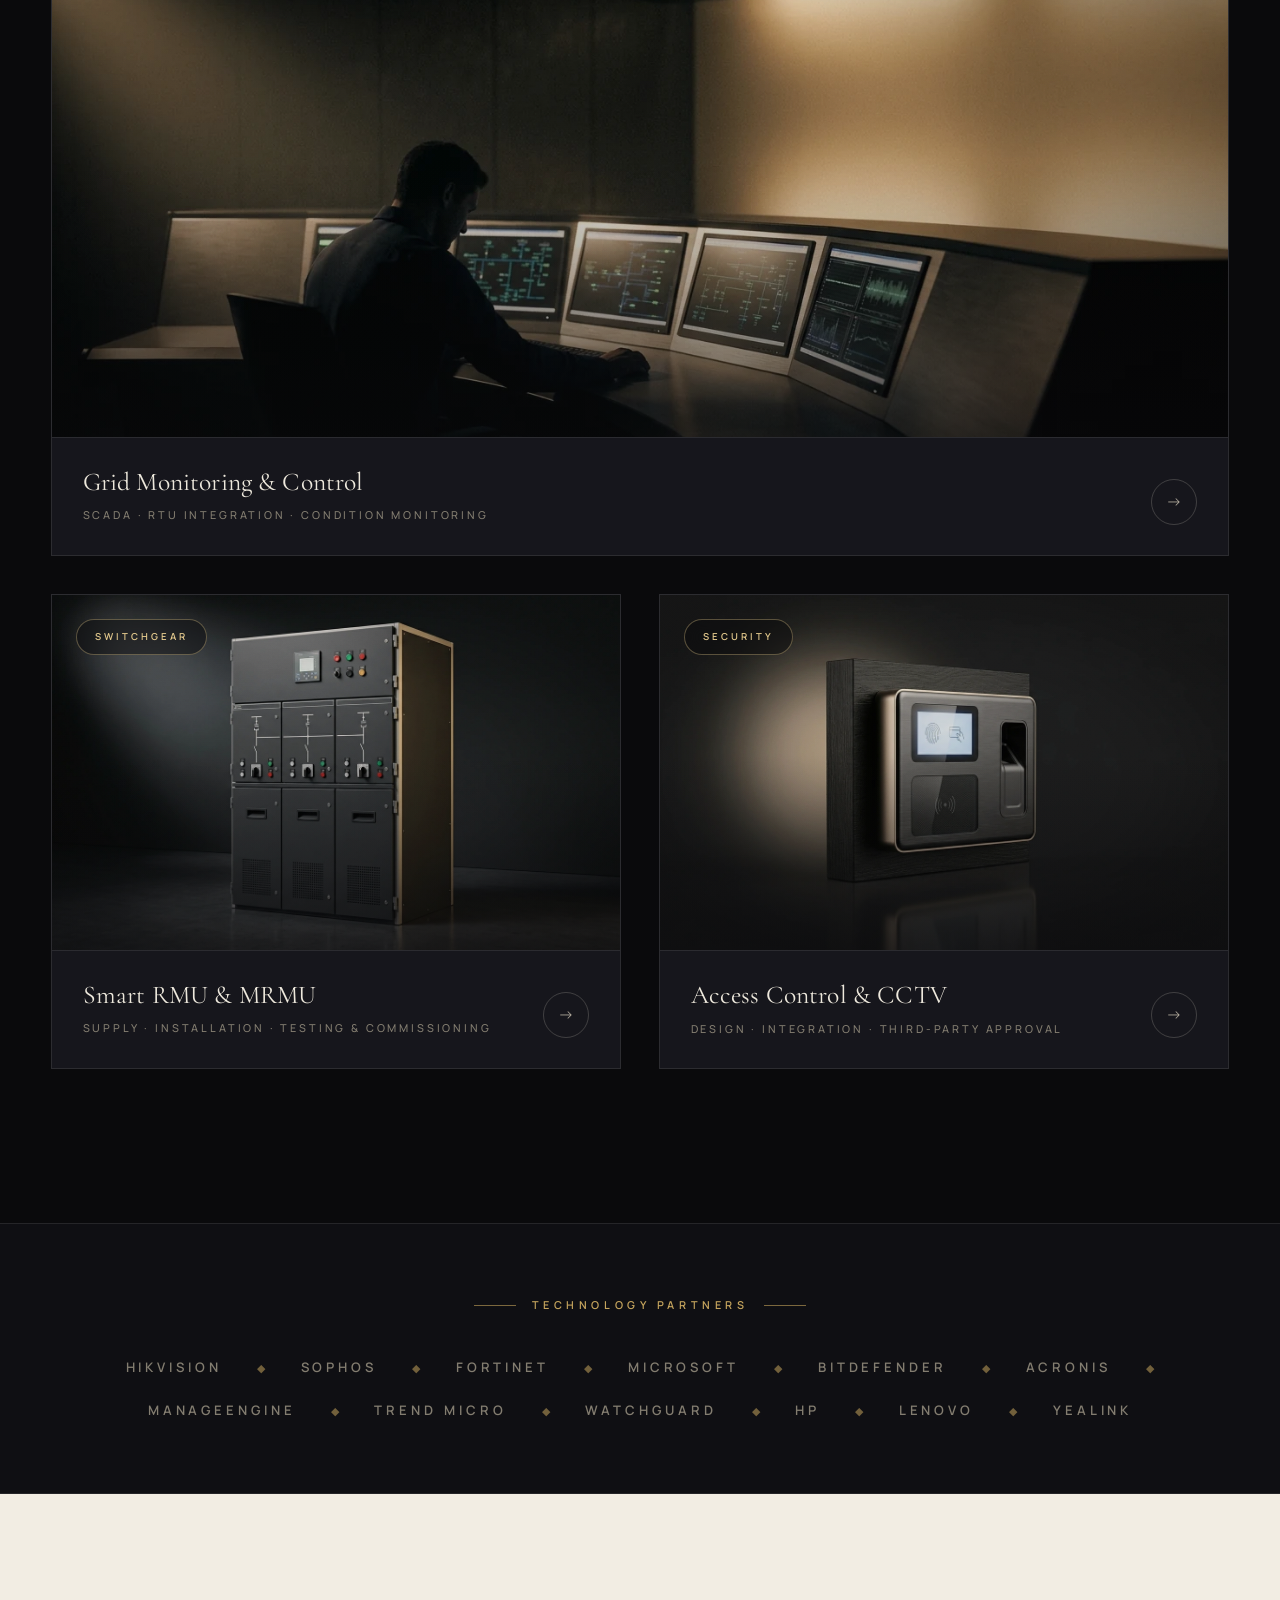
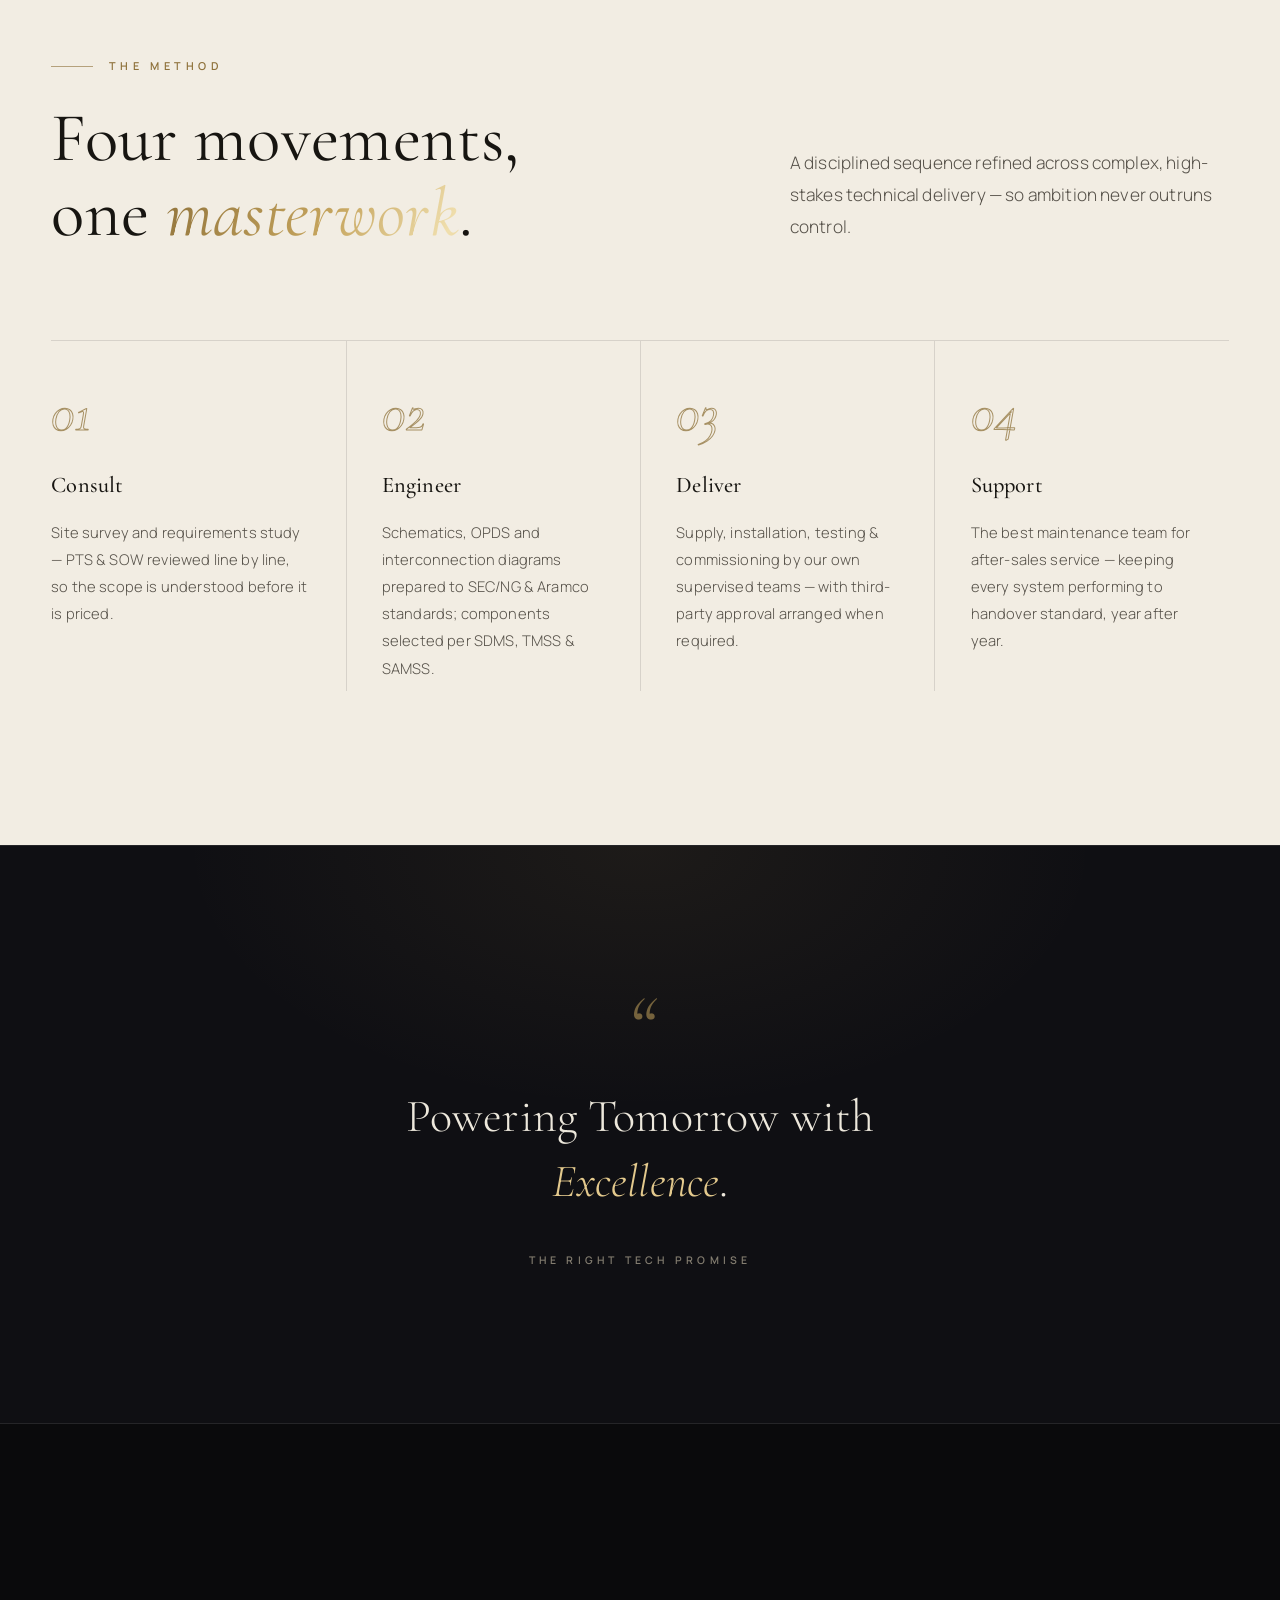
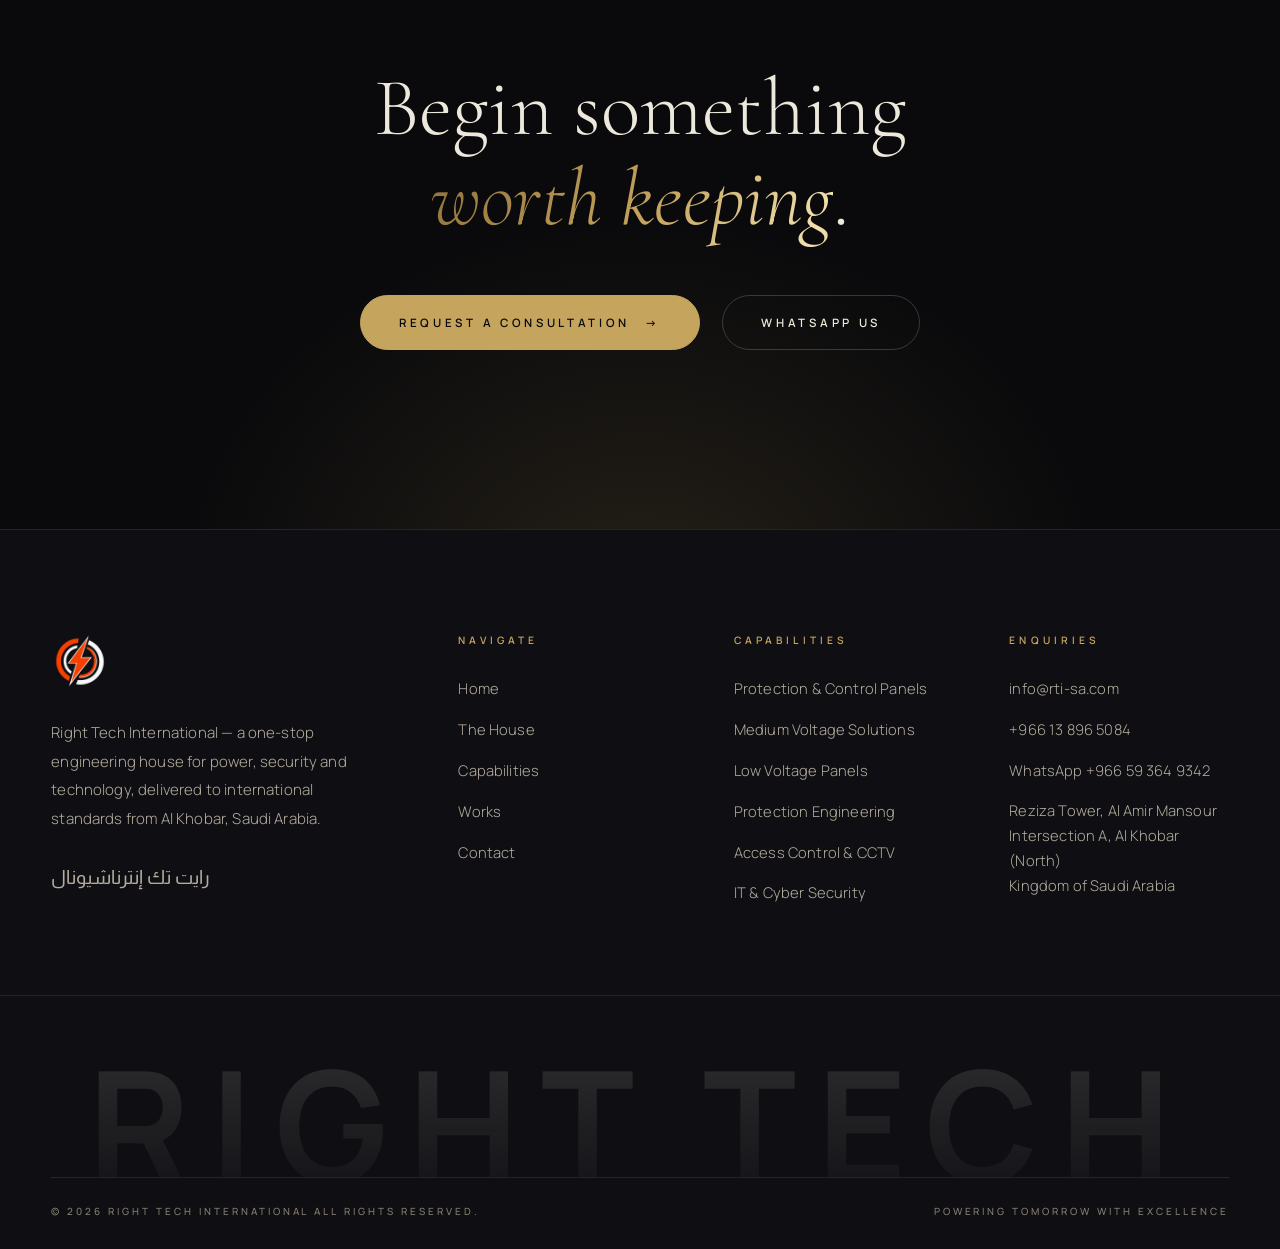
==== commit b366a060: "Fix hero eyebrow running off the right edge below 900px .hero__eyebrow was an inline-flex row with l" ====
--- a/index.html
+++ b/index.html
@@ -28,7 +28,7 @@
 <link rel="icon" type="image/png" sizes="32x32" href="assets/favicon-32.png?v=3">
 <link rel="icon" type="image/png" sizes="16x16" href="assets/favicon-16.png?v=3">
 <link rel="apple-touch-icon" href="assets/apple-touch-icon.png?v=3">
-<link rel="stylesheet" href="css/style.css?v=9">
+<link rel="stylesheet" href="css/style.css?v=10">
 </head>
 <body>
 
@@ -113,7 +113,7 @@
   </div>
 
   <div class="wrap hero__inner">
-    <p class="hero__eyebrow"><b>Right&nbsp;Tech&nbsp;International</b>&nbsp;· Al Khobar, Saudi Arabia</p>
+    <p class="hero__eyebrow"><b>Right&nbsp;Tech&nbsp;International</b> <span class="hero__eyebrow-loc">Al Khobar, Saudi&nbsp;Arabia</span></p>
     <h1 class="hero__title">
       <span class="line"><span>Power. Security.</span></span>
       <span class="line"><span><em>Perfected.</em></span></span>
@@ -478,6 +478,6 @@
   <svg viewBox="0 0 24 24" fill="currentColor" aria-hidden="true"><path d="M17.472 14.382c-.297-.149-1.758-.867-2.03-.967-.273-.099-.471-.148-.67.15-.197.297-.767.966-.94 1.164-.173.199-.347.223-.644.075-.297-.15-1.255-.463-2.39-1.475-.883-.788-1.48-1.761-1.653-2.059-.173-.297-.018-.458.13-.606.134-.133.297-.347.446-.52.149-.174.198-.298.297-.497.1-.198.05-.371-.025-.52-.075-.149-.669-1.612-.916-2.207-.242-.579-.487-.5-.669-.51-.173-.008-.371-.01-.57-.01-.198 0-.52.074-.792.372-.272.297-1.04 1.016-1.04 2.479 0 1.462 1.065 2.875 1.213 3.074.149.198 2.096 3.2 5.077 4.487.709.306 1.262.489 1.694.625.712.227 1.36.195 1.871.118.571-.085 1.758-.719 2.006-1.413.248-.694.248-1.289.173-1.413-.074-.124-.272-.198-.57-.347m-5.421 7.403h-.004a9.87 9.87 0 01-5.031-1.378l-.361-.214-3.741.982.998-3.648-.235-.374a9.86 9.86 0 01-1.51-5.26c.001-5.45 4.436-9.884 9.888-9.884 2.64 0 5.122 1.03 6.988 2.898a9.825 9.825 0 012.893 6.994c-.003 5.45-4.437 9.884-9.885 9.884m8.413-18.297A11.815 11.815 0 0012.05 0C5.495 0 .16 5.335.157 11.892c0 2.096.547 4.142 1.588 5.945L.057 24l6.305-1.654a11.882 11.882 0 005.683 1.448h.005c6.554 0 11.89-5.335 11.893-11.893a11.821 11.821 0 00-3.48-8.413z"/></svg>
 </a>
 
-<script src="js/main.js?v=9" defer></script>
+<script src="js/main.js?v=10" defer></script>
 </body>
 </html>
--- a/css/style.css
+++ b/css/style.css
@@ -504,6 +504,7 @@
 }
 .hero__eyebrow::before { content: ""; width: 3.4rem; height: 1px; background: var(--gold); }
 .hero__eyebrow b { color: var(--gold); font-weight: 600; }
+.hero__eyebrow-loc::before { content: "\B7"; margin-inline-end: 0.55em; }
 
 .hero__title {
   font-family: var(--serif);
@@ -1617,6 +1618,25 @@
   .values-grid { grid-template-columns: 1fr; }
 }
 
+@media (max-width: 900px) {
+  /* The eyebrow is a single-line flex row with very wide tracking; below
+     this it no longer fits and the locality either ran off the right edge
+     or broke mid-phrase. Stack it deliberately instead: flex-basis 100%
+     drops the locality onto its own line as a whole, and the separator is
+     dropped because it would dangle at the start of that line. */
+  .hero__eyebrow {
+    flex-wrap: wrap;
+    gap: 0.55rem 0.85rem;
+    letter-spacing: 0.3em;
+    line-height: 1.9;
+    margin-bottom: 2.1rem;
+    min-width: 0;
+  }
+  .hero__eyebrow::before { width: 2rem; flex: none; }
+  .hero__eyebrow-loc { flex-basis: 100%; }
+  .hero__eyebrow-loc::before { content: none; }
+}
+
 @media (max-width: 640px) {
   :root { --sect: 5.5rem; }
   .wa-fab { width: 52px; height: 52px; }
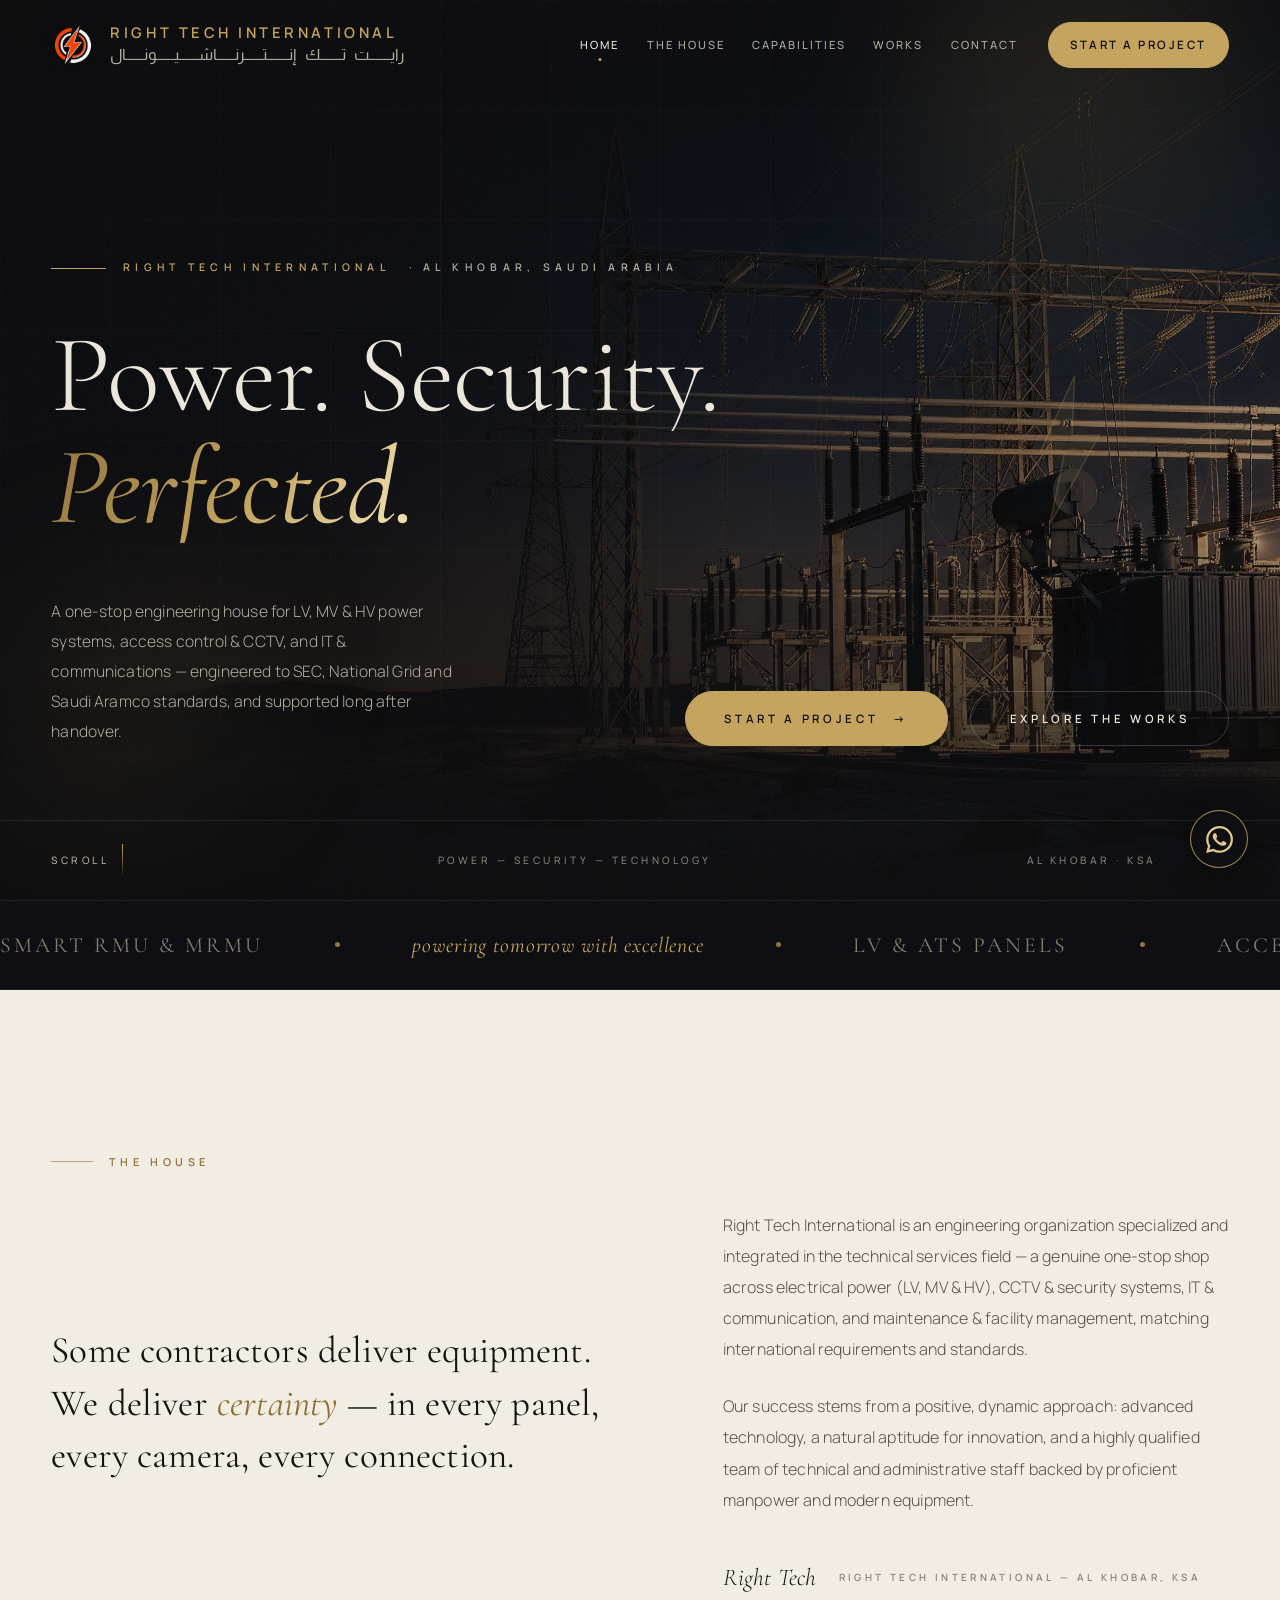
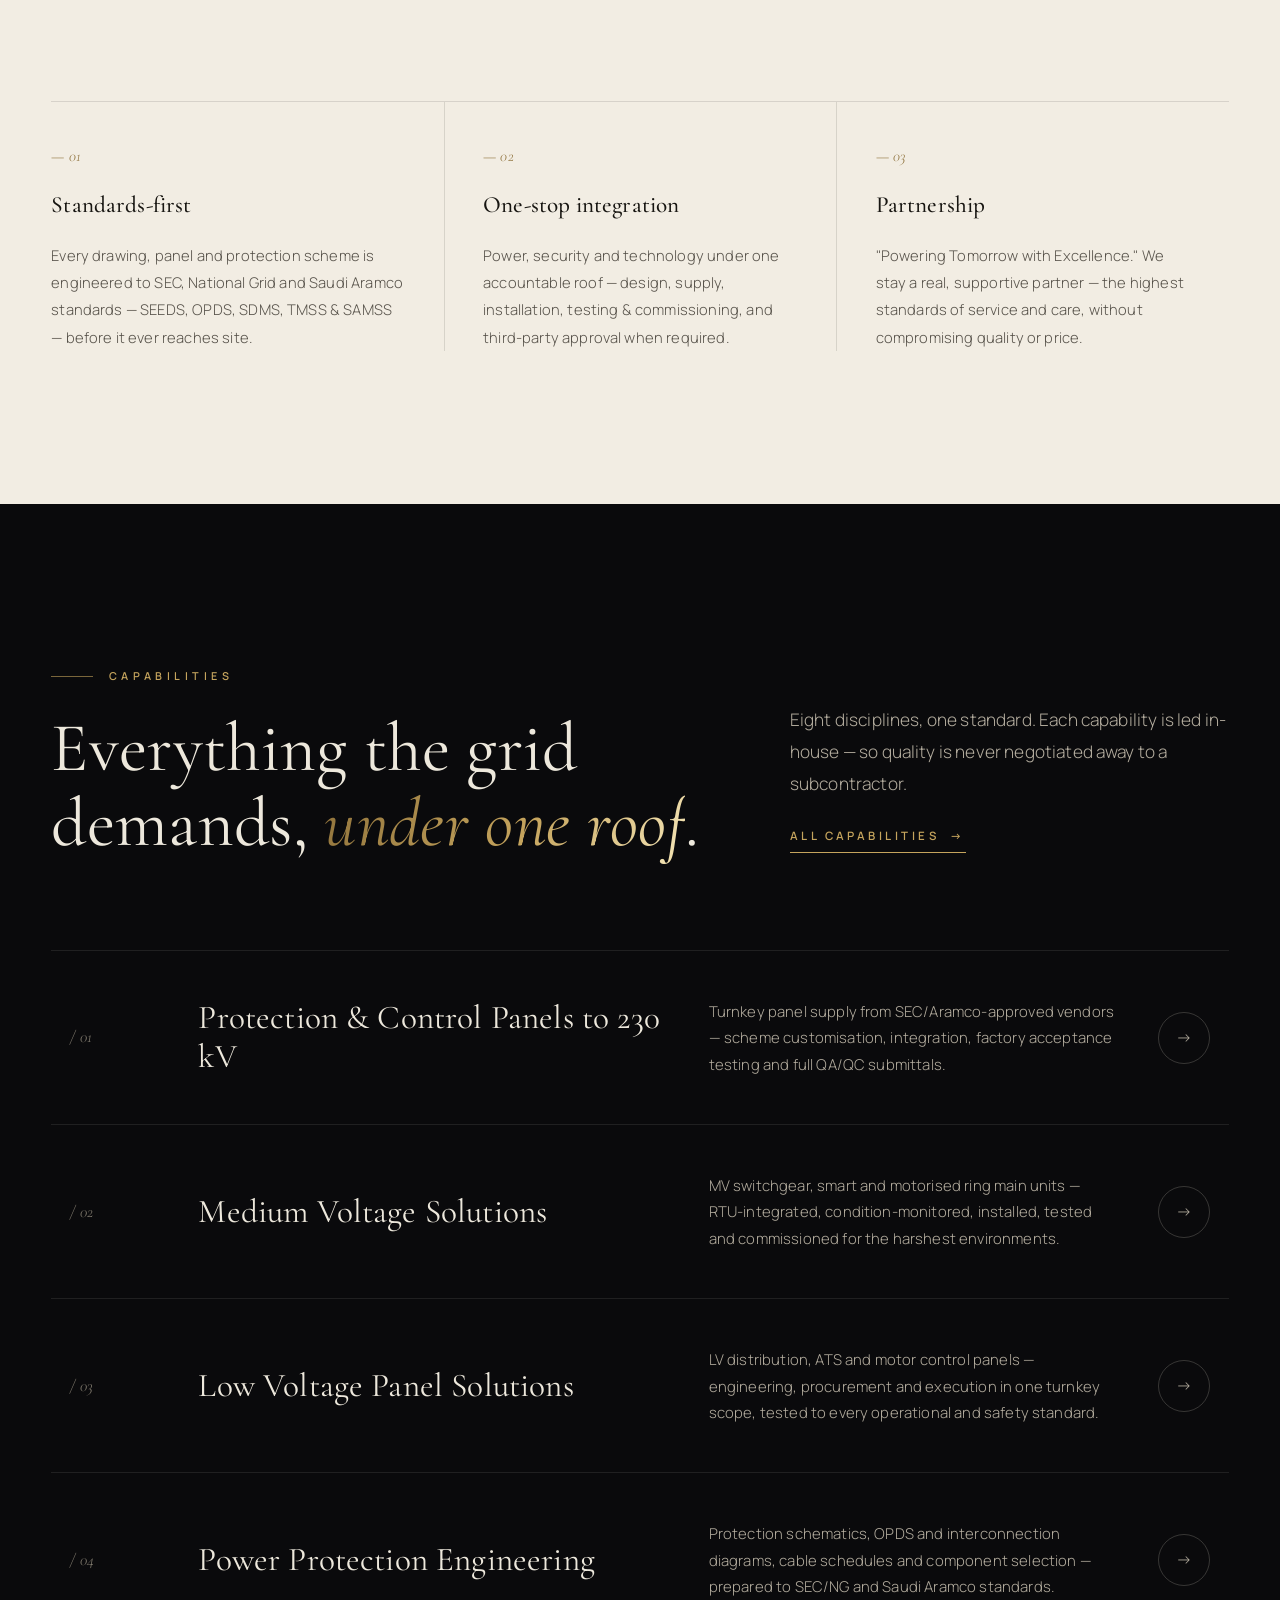
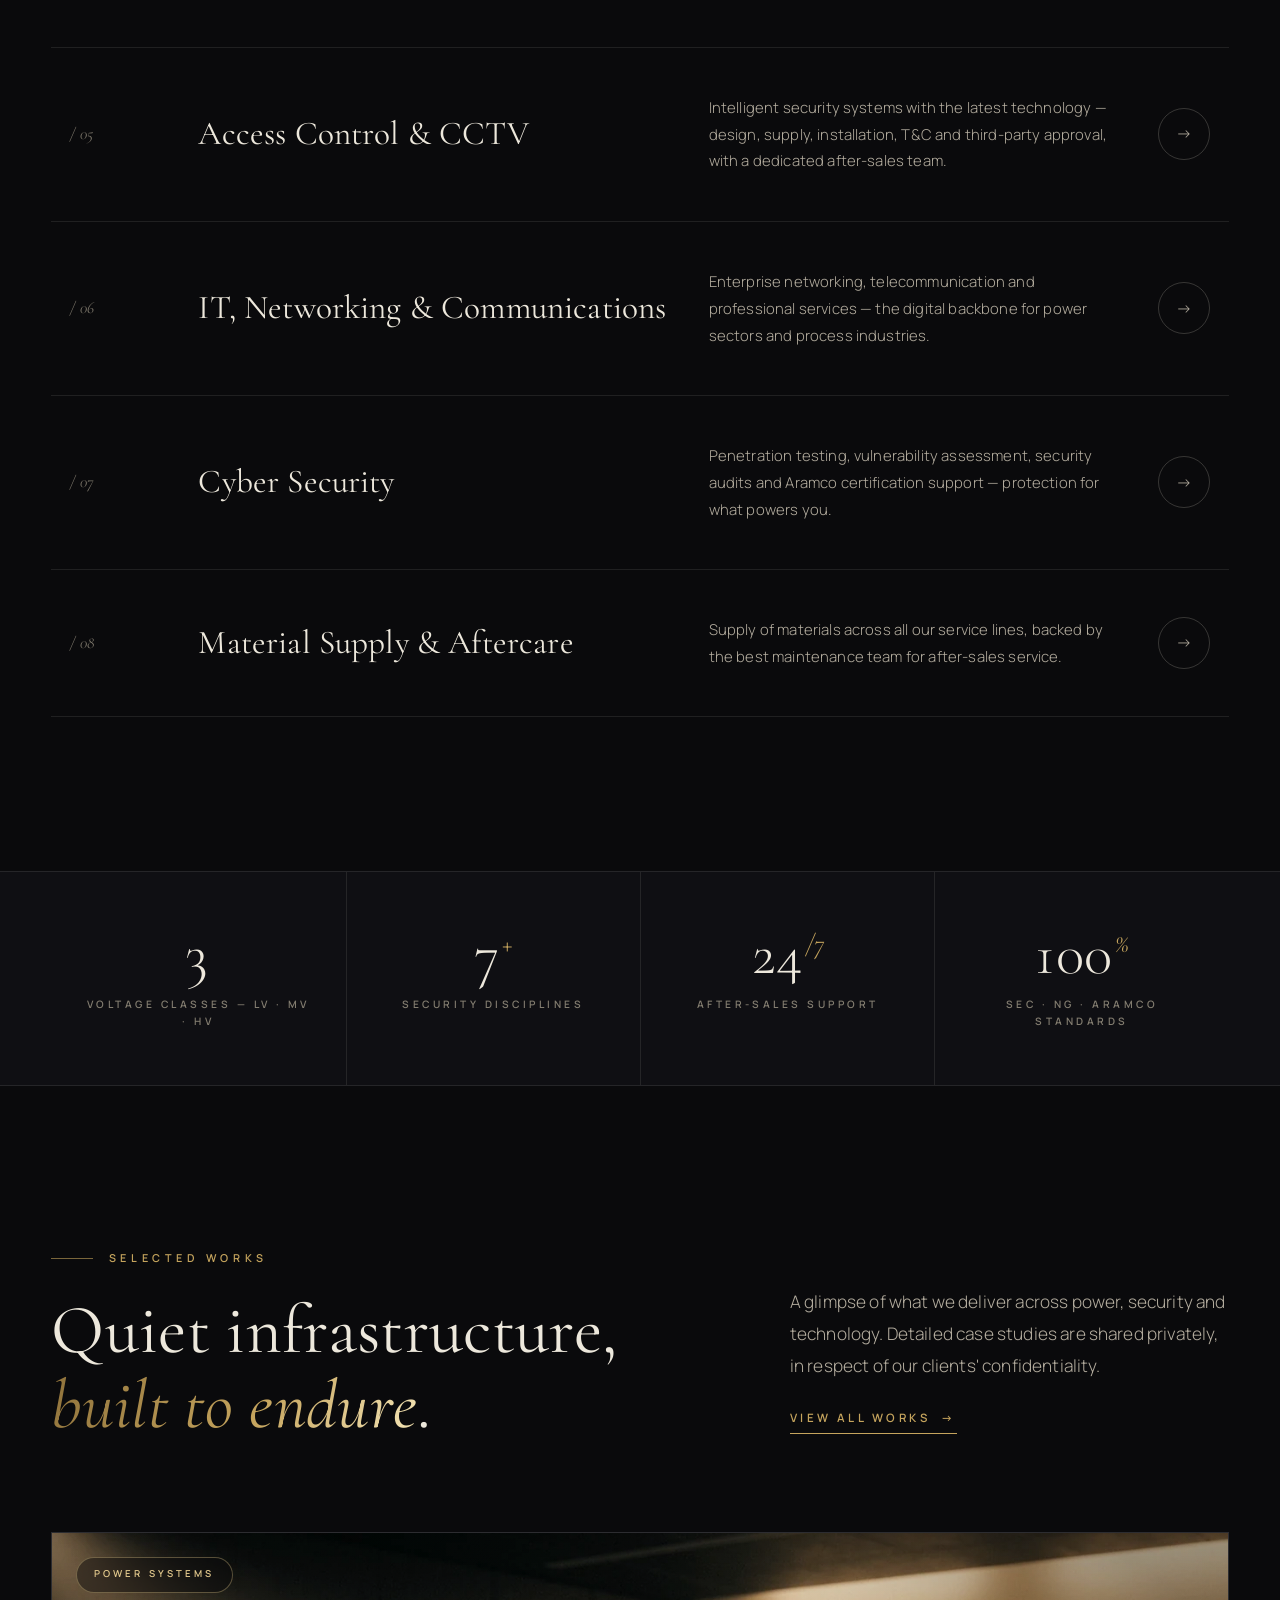
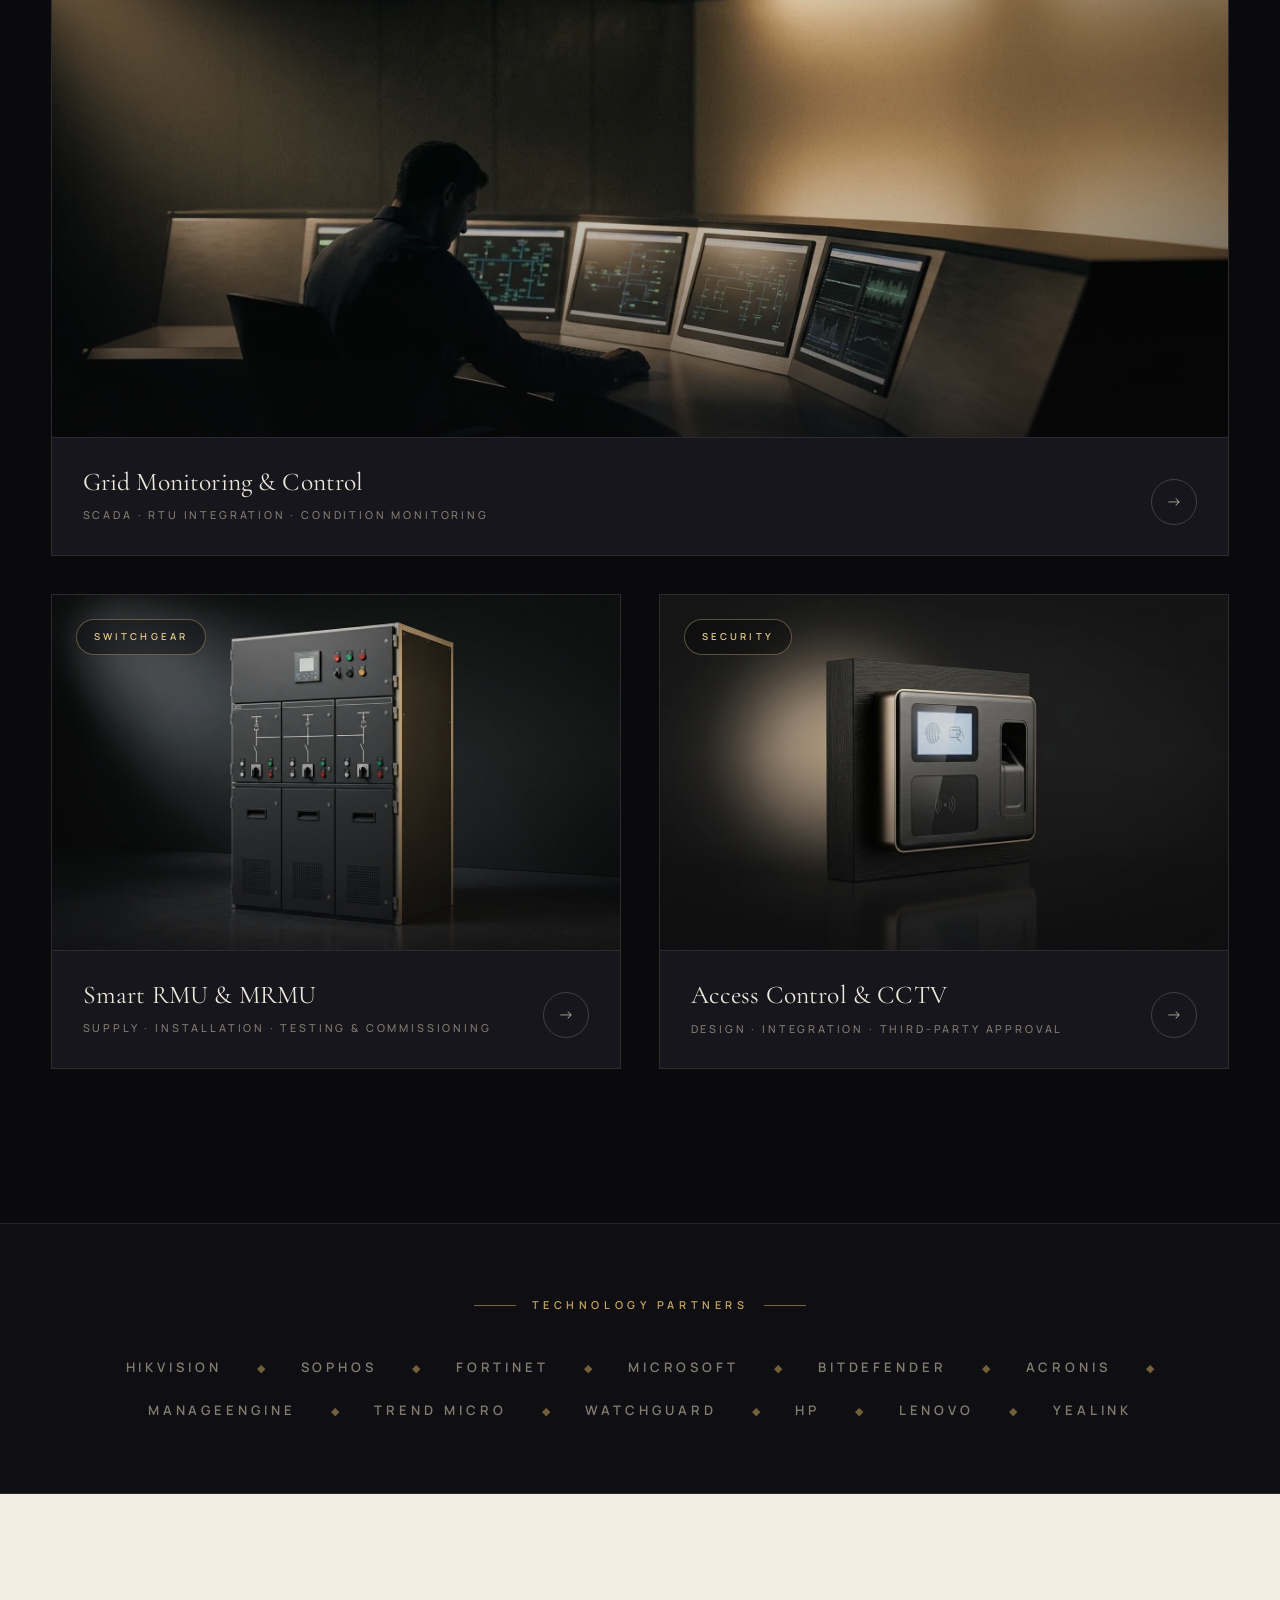
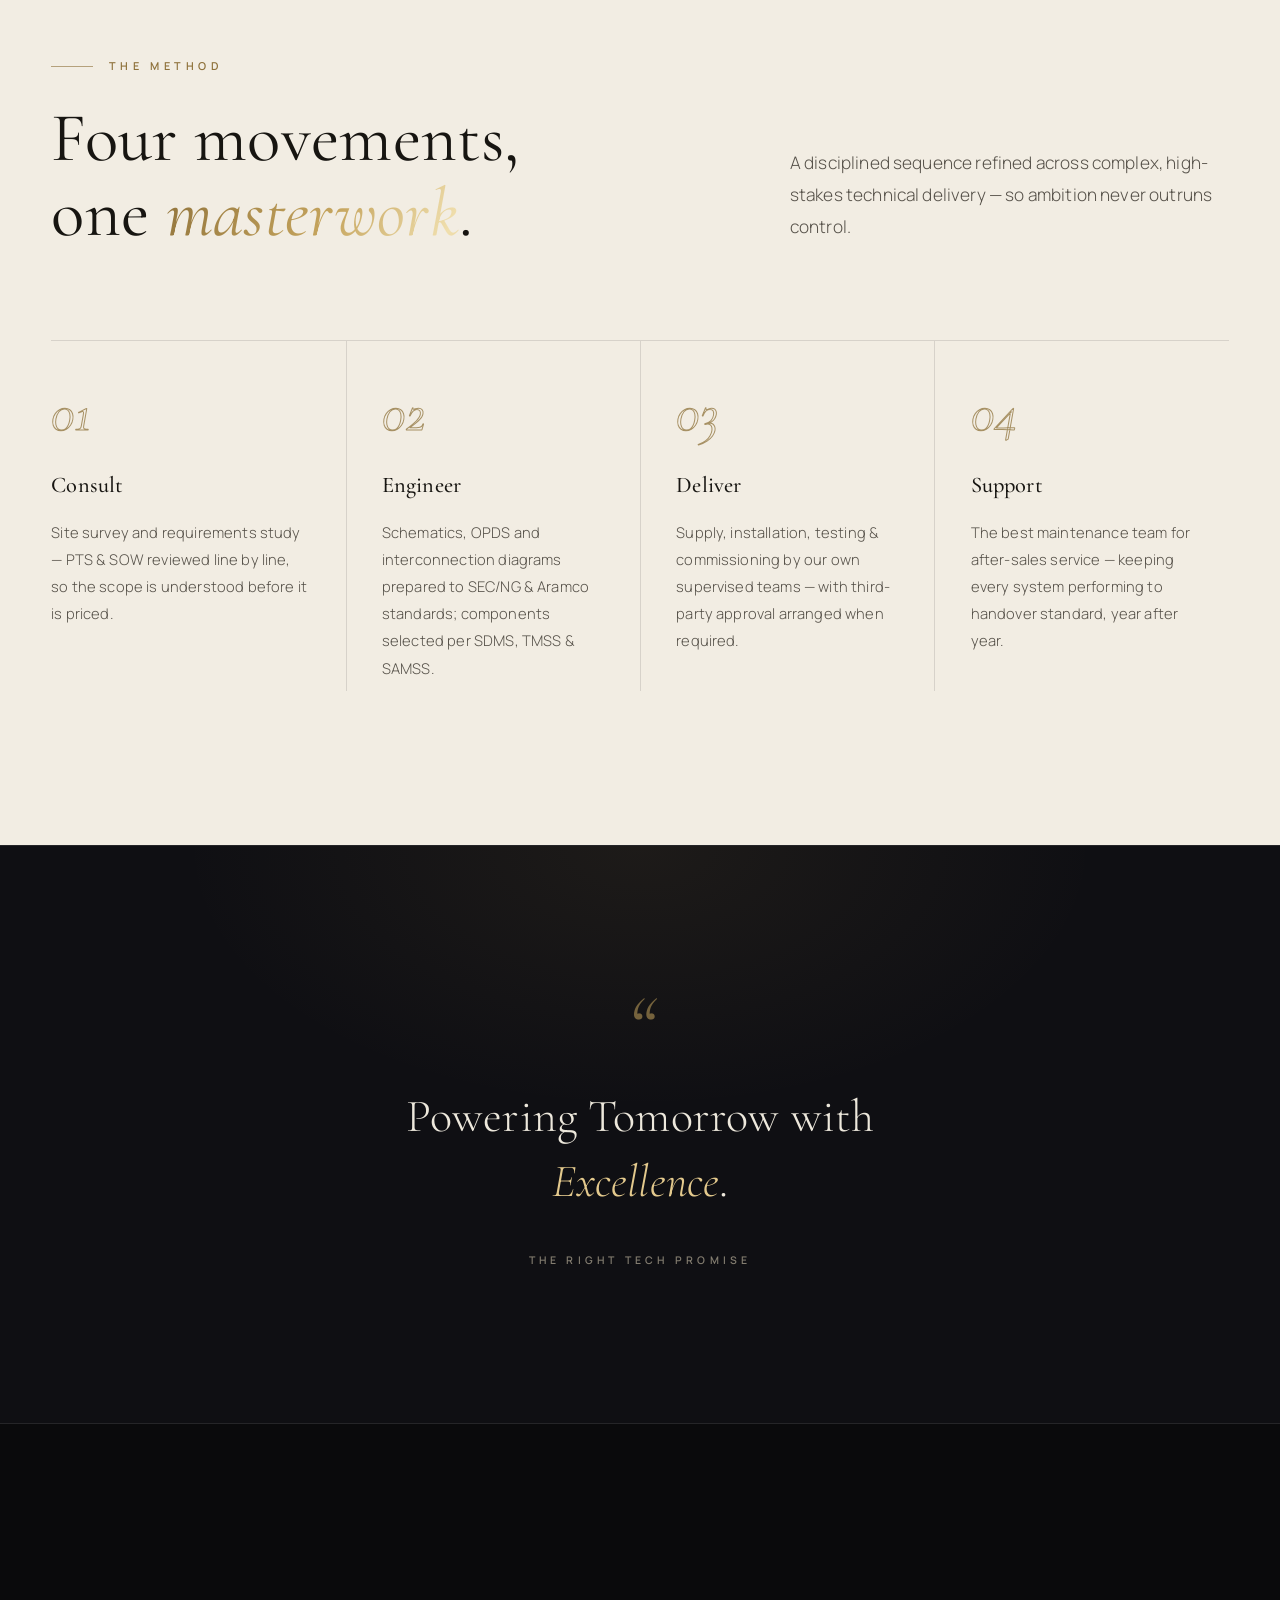
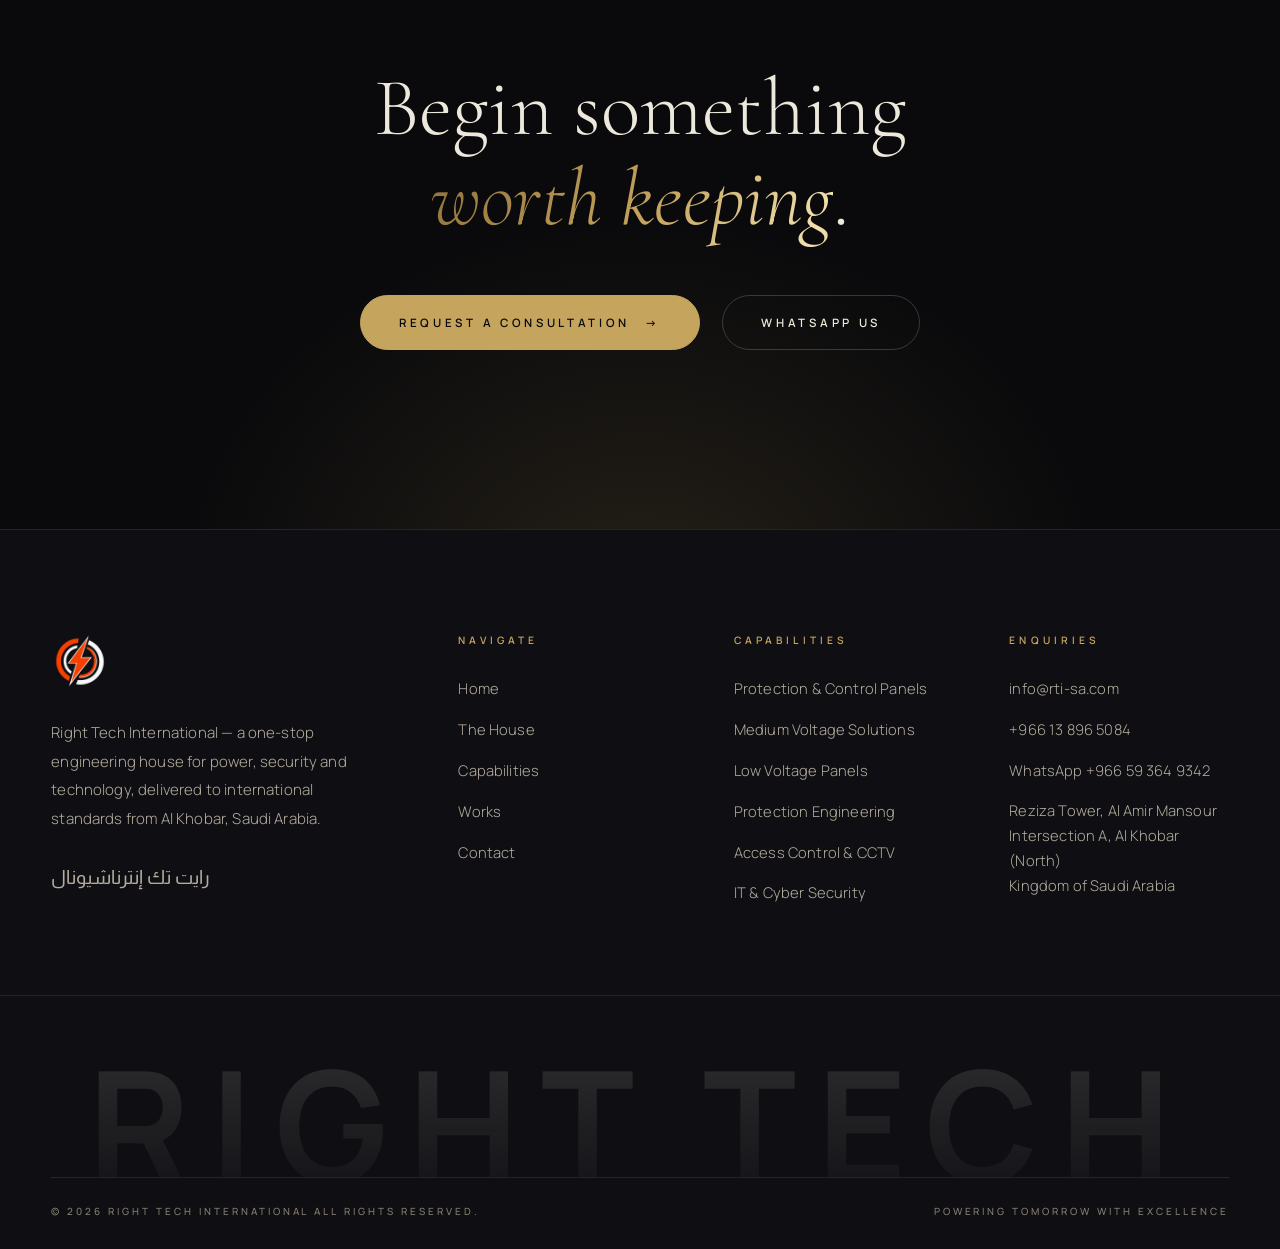
==== commit a5c56fd9: "Add substation hero plate behind the index hero Generated a Saudi high-voltage substation at blue ho" ====
--- a/index.html
+++ b/index.html
@@ -21,6 +21,8 @@
 <meta name="twitter:description" content="One-stop engineering house in Al Khobar, KSA — power distribution, protection engineering, CCTV &amp; access control, IT &amp; cyber security.">
 <meta name="twitter:image" content="https://rti-sa.com/assets/img/og-image.jpg">
 <script type="application/ld+json">{"@context":"https://schema.org","@type":"Organization","name":"Right Tech International","alternateName":"RTI","url":"https://rti-sa.com/","logo":"https://rti-sa.com/assets/site-icon-512.png","description":"One-stop engineering organization for electrical power (LV, MV & HV), CCTV & security systems, IT & communication, and maintenance & facility management — matching international requirements and standards.","email":"info@rti-sa.com","telephone":"+966138965084","address":{"@type":"PostalAddress","streetAddress":"Suite 1/3, 2nd Floor, Reziza Tower, Al Amir Mansour Intersection A","addressLocality":"Al Khobar","addressRegion":"Eastern Province","addressCountry":"SA"},"contactPoint":[{"@type":"ContactPoint","telephone":"+966138965084","contactType":"customer service","email":"info@rti-sa.com"},{"@type":"ContactPoint","telephone":"+966593649342","contactType":"sales"}],"slogan":"Powering Tomorrow with Excellence","sameAs":[]}</script>
+<link rel="preload" as="image" href="assets/img/hero-substation.webp?v=1" media="(min-width: 641px)">
+<link rel="preload" as="image" href="assets/img/hero-substation-mobile.webp?v=1" media="(max-width: 640px)">
 <link rel="preconnect" href="https://fonts.googleapis.com">
 <link rel="preconnect" href="https://fonts.gstatic.com" crossorigin>
 <link href="https://fonts.googleapis.com/css2?family=Cormorant+Garamond:ital,wght@0,300;0,400;0,500;0,600;1,300;1,400;1,500&family=Manrope:wght@200;300;400;500;600;700&family=Almarai:wght@400;700&display=swap" rel="stylesheet">
@@ -28,7 +30,7 @@
 <link rel="icon" type="image/png" sizes="32x32" href="assets/favicon-32.png?v=3">
 <link rel="icon" type="image/png" sizes="16x16" href="assets/favicon-16.png?v=3">
 <link rel="apple-touch-icon" href="assets/apple-touch-icon.png?v=3">
-<link rel="stylesheet" href="css/style.css?v=10">
+<link rel="stylesheet" href="css/style.css?v=11">
 </head>
 <body>
 
@@ -100,6 +102,7 @@
 <!-- ================= HERO ================= -->
 <section class="hero">
   <div class="hero__bg" aria-hidden="true">
+    <div class="hero__photo"></div>
     <div class="orb orb--1"></div>
     <div class="orb orb--2"></div>
     <svg class="hero__arc" viewBox="0 0 600 600" fill="none" aria-hidden="true">
@@ -478,6 +481,6 @@
   <svg viewBox="0 0 24 24" fill="currentColor" aria-hidden="true"><path d="M17.472 14.382c-.297-.149-1.758-.867-2.03-.967-.273-.099-.471-.148-.67.15-.197.297-.767.966-.94 1.164-.173.199-.347.223-.644.075-.297-.15-1.255-.463-2.39-1.475-.883-.788-1.48-1.761-1.653-2.059-.173-.297-.018-.458.13-.606.134-.133.297-.347.446-.52.149-.174.198-.298.297-.497.1-.198.05-.371-.025-.52-.075-.149-.669-1.612-.916-2.207-.242-.579-.487-.5-.669-.51-.173-.008-.371-.01-.57-.01-.198 0-.52.074-.792.372-.272.297-1.04 1.016-1.04 2.479 0 1.462 1.065 2.875 1.213 3.074.149.198 2.096 3.2 5.077 4.487.709.306 1.262.489 1.694.625.712.227 1.36.195 1.871.118.571-.085 1.758-.719 2.006-1.413.248-.694.248-1.289.173-1.413-.074-.124-.272-.198-.57-.347m-5.421 7.403h-.004a9.87 9.87 0 01-5.031-1.378l-.361-.214-3.741.982.998-3.648-.235-.374a9.86 9.86 0 01-1.51-5.26c.001-5.45 4.436-9.884 9.888-9.884 2.64 0 5.122 1.03 6.988 2.898a9.825 9.825 0 012.893 6.994c-.003 5.45-4.437 9.884-9.885 9.884m8.413-18.297A11.815 11.815 0 0012.05 0C5.495 0 .16 5.335.157 11.892c0 2.096.547 4.142 1.588 5.945L.057 24l6.305-1.654a11.882 11.882 0 005.683 1.448h.005c6.554 0 11.89-5.335 11.893-11.893a11.821 11.821 0 00-3.48-8.413z"/></svg>
 </a>
 
-<script src="js/main.js?v=10" defer></script>
+<script src="js/main.js?v=11" defer></script>
 </body>
 </html>
--- a/css/style.css
+++ b/css/style.css
@@ -445,15 +445,38 @@
   overflow: hidden;
   padding-top: 6rem;
 }
-.hero__bg { position: absolute; inset: 0; z-index: -2; overflow: hidden; }
+.hero__bg { position: absolute; inset: 0; z-index: -2; overflow: hidden; background: var(--ink); }
+
+/* Substation plate. Sits under the gradient/grid treatment; the base colour
+   moved onto .hero__bg so ::before can stay translucent over the photo. */
+.hero__photo {
+  position: absolute; inset: 0;
+  background-image: url("../assets/img/hero-substation.webp?v=1");
+  background-size: cover;
+  background-position: 62% center;
+  background-repeat: no-repeat;
+}
+.hero__photo::after {
+  content: "";
+  position: absolute; inset: 0;
+  background:
+    /* the headline sits left, so weight the scrim there */
+    linear-gradient(100deg,
+      rgba(10, 10, 12, 0.95) 0%,
+      rgba(10, 10, 12, 0.88) 32%,
+      rgba(10, 10, 12, 0.55) 60%,
+      rgba(10, 10, 12, 0.34) 100%),
+    /* settle the foot so the scroll/meta bar reads */
+    linear-gradient(to top, rgba(10, 10, 12, 0.94) 0%, transparent 40%),
+    linear-gradient(to bottom, rgba(10, 10, 12, 0.72) 0%, transparent 26%);
+}
 .hero__bg::before {
   content: "";
   position: absolute; inset: 0;
   background:
     radial-gradient(52% 44% at 78% 18%, rgba(197, 164, 93, 0.13), transparent 62%),
     radial-gradient(40% 40% at 12% 80%, rgba(142, 113, 58, 0.1), transparent 60%),
-    radial-gradient(70% 70% at 50% 120%, rgba(20, 20, 26, 0.9), transparent 70%),
-    var(--ink);
+    radial-gradient(70% 70% at 50% 120%, rgba(20, 20, 26, 0.6), transparent 70%);
 }
 .hero__bg::after {
   content: "";
@@ -1643,6 +1666,22 @@
   .wa-fab svg { width: 24px; height: 24px; }
   .nav__brand img { height: 36px; }
   .hero { min-height: 0; padding-top: 8.5rem; }
+  .hero__photo {
+    background-image: url("../assets/img/hero-substation-mobile.webp?v=1");
+    background-position: center center;
+  }
+  /* On a narrow viewport the copy spans the full width, so the desktop
+     left-weighted scrim leaves the paragraph sitting on lit steel. Swap
+     to a vertical scrim: open through the headline, heavier under the
+     small type and the buttons. */
+  .hero__photo::after {
+    background:
+      linear-gradient(to bottom,
+        rgba(10, 10, 12, 0.82) 0%,
+        rgba(10, 10, 12, 0.74) 30%,
+        rgba(10, 10, 12, 0.87) 62%,
+        rgba(10, 10, 12, 0.93) 100%);
+  }
   .hero__meta { position: static; margin-top: 3.5rem; }
   .hero__meta-inner span[style] { padding-right: 0 !important; }
   .hero__actions { width: 100%; }
